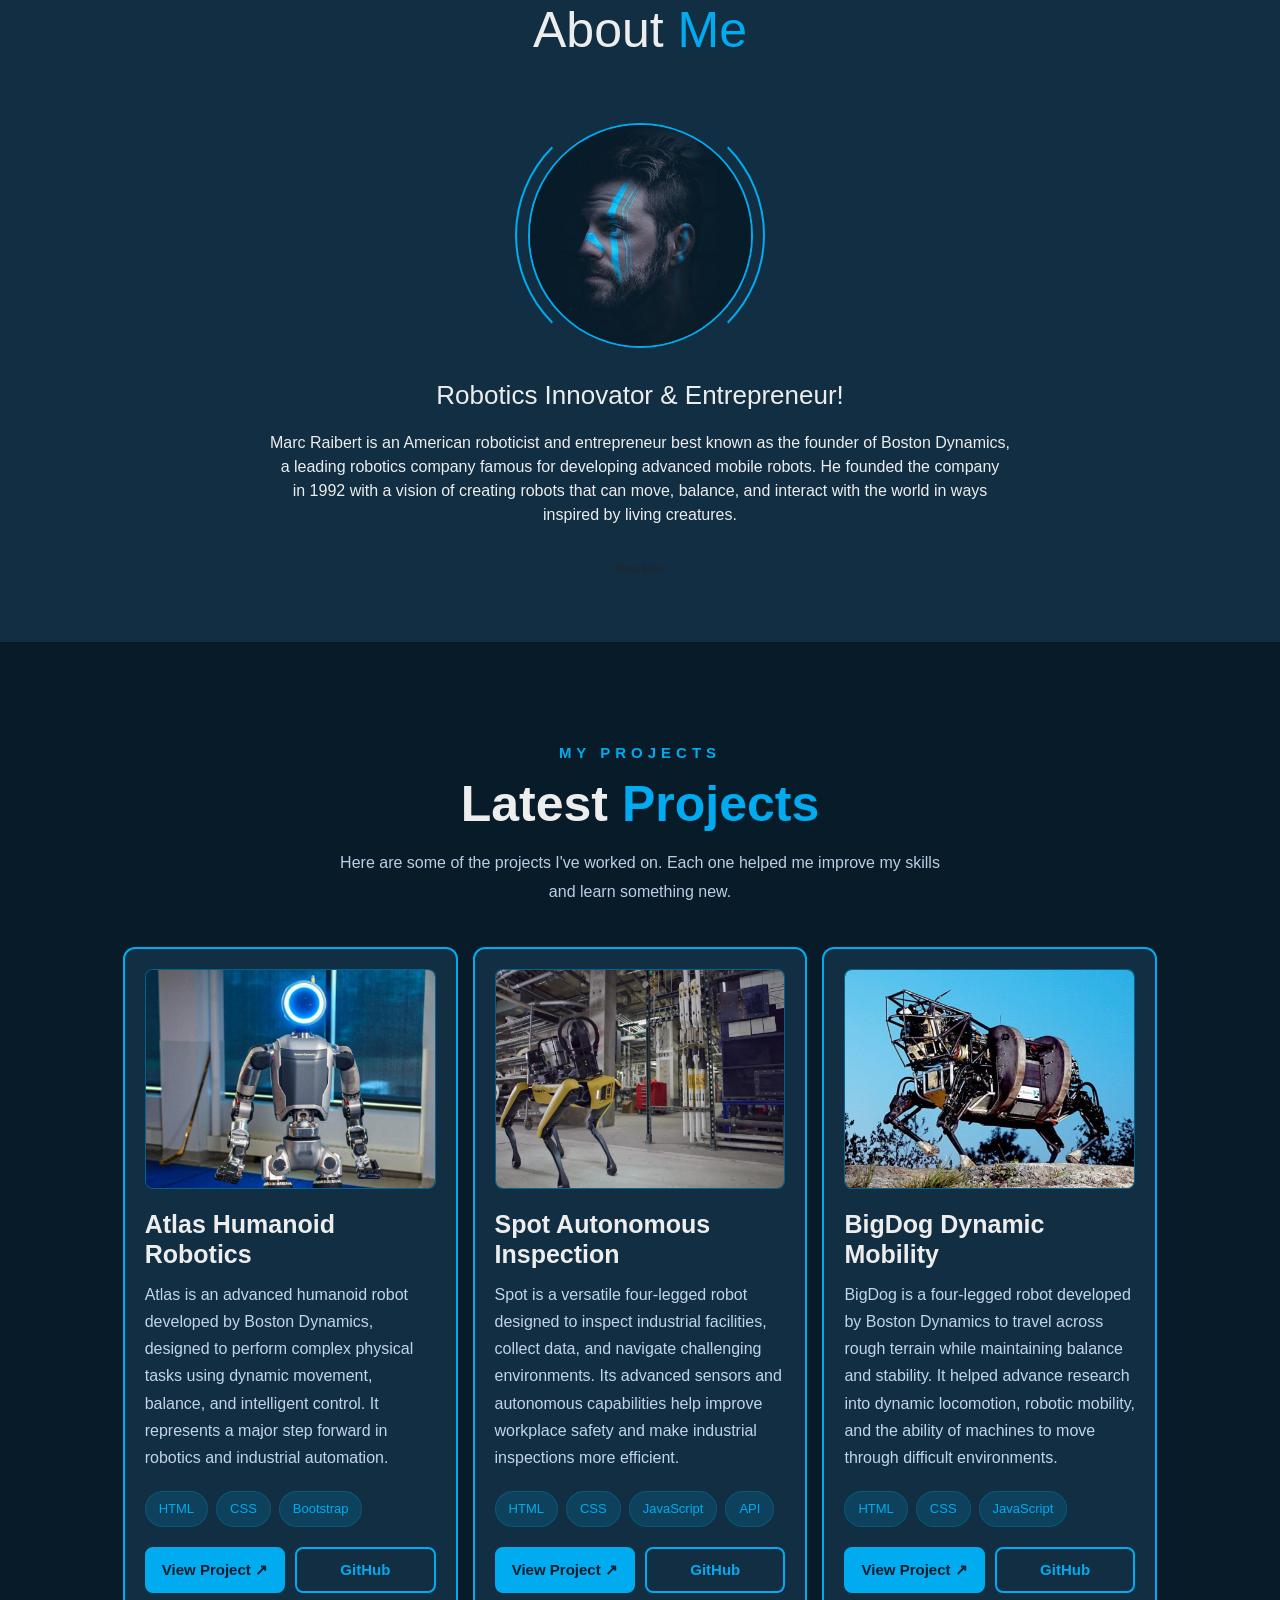
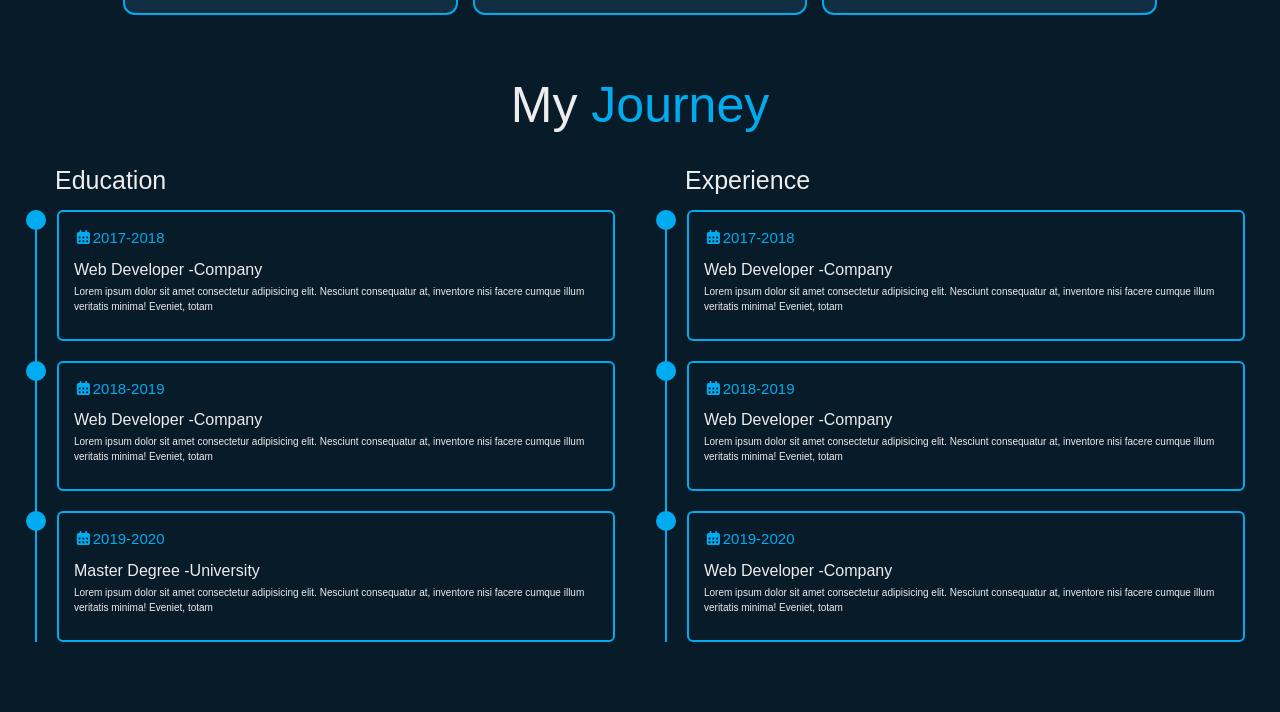
==== min project/index.html @ 041d03f7 "education section" ====
<!DOCTYPE html>
<html lang="en">
<head>
    <meta charset="UTF-8">
    <meta name="viewport" content="width=device-width, initial-scale=1.0">
    <title>Document</title>
    <link rel="stylesheet" href="css/all.css">
    <link rel="stylesheet" href="css/bootstrap.css">
    <link rel="stylesheet" href="css/style.css">
</head>
<body>

  <!-- start about -->
     <section class="about" id="about">
      <h2 class="heading">About <span>Me</span></h2>

<div class="about-img">
    <img src="image/photo_2026-10-09_05-14-42.jpg" alt="">
    <span class="circle-spin"></span>
</div>
<div class="about-conteent">
    <h3>Robotics Innovator & Entrepreneur!</h3>
    <p>Marc Raibert is an American roboticist and entrepreneur best known as the founder of Boston Dynamics, <br/> a leading robotics company famous for developing advanced mobile robots. He founded the company <br/>  in 1992 with  a vision of creating robots that can move, balance, and interact with the world in ways<br/> inspired by  living creatures.</p>
    <div class="btn-box btns">
        <a href="#" class="btn">Read More</a>
    </div>
</div>
</section>
    <!-- end about -->
     
<!-- Start Projects Section -->
<section class="projects" id="projects">

    <div class="container">

        <!-- Section Heading -->
        <div class="projects-heading">
            <p class="section-subtitle">MY PROJECTS</p>
            <h2 class="heading">Latest <span>Projects</span></h2>
            <p class="projects-intro">
                Here are some of the projects I've worked on.
                Each one helped me improve my skills and learn something new.
            </p>
        </div>

        <!-- Projects Cards -->
        <div class="row g-4">

            <!-- Project 1 -->
            <div class="col-lg-4 col-md-6 col-12">
                <div class="project-card">

                    <div class="project-image">
                        <img src="image/1.jpg"
                             alt="Portfolio Website">
                    </div>

                    <h3>Atlas Humanoid Robotics</h3>

                    <p>
                       Atlas is an advanced humanoid robot developed by Boston Dynamics, designed to perform complex physical tasks using dynamic movement, balance, and intelligent control. It represents a major step forward in robotics and industrial automation.
                    </p>

                    <div class="project-tags">
                        <span>HTML</span>
                        <span>CSS</span>
                        <span>Bootstrap</span>
                    </div>

                    <div class="project-buttons">
                        <a href="#" class="project-btn">
                            View Project ↗
                        </a>

                        <a href="#" class="project-btn github-btn">
                            GitHub
                        </a>
                    </div>

                </div>
            </div>

            <!-- Project 2 -->
            <div class="col-lg-4 col-md-6 col-12">
                <div class="project-card">

                    <div class="project-image">
                        <img src="image/2.jpg"
                             alt="Weather App">
                    </div>

                    <h3>Spot Autonomous Inspection</h3>

                    <p>
                       Spot is a versatile four-legged robot designed to inspect industrial facilities, collect data, and navigate challenging environments. Its advanced sensors and autonomous capabilities help improve workplace safety and make industrial inspections more efficient.

                    </p>

                    <div class="project-tags">
                        <span>HTML</span>
                        <span>CSS</span>
                        <span>JavaScript</span>
                        <span>API</span>
                    </div>

                    <div class="project-buttons">
                        <a href="#" class="project-btn">
                            View Project ↗
                        </a>

                        <a href="#" class="project-btn github-btn">
                            GitHub
                        </a>
                    </div>

                </div>
            </div>

            <!-- Project 3 -->
            <div class="col-lg-4 col-md-6 col-12">
                <div class="project-card">

                    <div class="project-image">
                        <img src="image/3.jpg"
                             alt="To-Do List App">
                    </div>

                    <h3>BigDog Dynamic Mobility</h3>

                    <p>
                      BigDog is a four-legged robot developed by Boston Dynamics to travel across rough terrain while maintaining balance and stability. It helped advance research into dynamic locomotion, robotic mobility, and the ability of machines to move through difficult environments.

                    </p>

                    <div class="project-tags">
                        <span>HTML</span>
                        <span>CSS</span>
                        <span>JavaScript</span>
                    </div>

                    <div class="project-buttons">
                        <a href="#" class="project-btn">
                            View Project ↗
                        </a>

                        <a href="#" class="project-btn github-btn">
                            GitHub
                        </a>
                    </div>

                </div>
            </div>

        </div>
    </div>

</section>
 <!-- education-start  -->
     <section class="education" id="education">
        <h2 class="heading">My <span>Journey</span>
            <span class="animate scroll" style="--i:1;"></span>
        </h2>
        <div class="education-row" style="padding: 0 35px;">
            <div class="education-column">
                <h3 class="title">Education
                    <span class="animate scroll" style="--i:2;"></span>
                </h3>
                <div class="education-box">
                    
                     <div class="education-content">
                        <div class="content">
                            <div class="year"><i class="fa-solid fa-calendar-days" ></i>2017-2018</div>
                            <h3>Web Developer -Company</h3>
                            <p>Lorem ipsum dolor sit amet consectetur adipisicing elit. Nesciunt consequatur at, inventore nisi facere cumque illum veritatis minima! Eveniet, totam</p>
                        </div>
                    </div>
                     <div class="education-content">
                        <div class="content">
                            <div class="year"><i class="fa-solid fa-calendar-days" ></i>2018-2019</div>
                            <h3>Web Developer -Company</h3>
                            <p>Lorem ipsum dolor sit amet consectetur adipisicing elit. Nesciunt consequatur at, inventore nisi facere cumque illum veritatis minima! Eveniet, totam</p>
                        </div>
                    </div>
                     <div class="education-content">
                        <div class="content">
                            <div class="year"><i class="fa-solid fa-calendar-days" ></i>2019-2020</div>
                            <h3>Master Degree -University</h3>
                            <p>Lorem ipsum dolor sit amet consectetur adipisicing elit. Nesciunt consequatur at, inventore nisi facere cumque illum veritatis minima! Eveniet, totam</p>
                        </div>
                    </div>
                    <span class="animate scroll" style="--i:3;"></span>
                </div>
            </div>
             <div class="education-column">
                <h3 class="title">Experience
                    <span class="animate scroll" style="--i:5;"></span>
                </h3>
                <div class="education-box">
                    
                     <div class="education-content">
                        <div class="content">
                            <div class="year"><i class="fa-solid fa-calendar-days" ></i>2017-2018</div>
                            <h3>Web Developer -Company</h3>
                            <p>Lorem ipsum dolor sit amet consectetur adipisicing elit. Nesciunt consequatur at, inventore nisi facere cumque illum veritatis minima! Eveniet, totam</p>
                        </div>
                    </div>
                     <div class="education-content">
                        <div class="content">
                            <div class="year"><i class="fa-solid fa-calendar-days" ></i>2018-2019</div>
                            <h3>Web Developer -Company</h3>
                            <p>Lorem ipsum dolor sit amet consectetur adipisicing elit. Nesciunt consequatur at, inventore nisi facere cumque illum veritatis minima! Eveniet, totam</p>
                        </div>
                    </div>
                     <div class="education-content">
                        <div class="content">
                            <div class="year"><i class="fa-solid fa-calendar-days" ></i>2019-2020</div>
                            <h3>Web Developer -Company</h3>
                            <p>Lorem ipsum dolor sit amet consectetur adipisicing elit. Nesciunt consequatur at, inventore nisi facere cumque illum veritatis minima! Eveniet, totam</p>
                        </div>
                    </div>
               
                    <span class="animate scroll" style="--i:6;"></span>
                </div>
            </div>
        </div>
     </section>
    <!-- education-end  -->
<!-- End Projects Section -->

     <script src="js/all.min.js"></script>
     <script src="js/bootstrap.bundle.min.js"></script>
     <script src="js/main.js"></script>

    </body>
</html>
---- min project/css/style.css ----
html{
    scroll-behavior: smooth;
    font-size: 62.5%;
    overflow-x: hidden;
}
*{
    margin: 0;
    padding: 0;
    box-sizing: border-box;
    text-decoration: none;
    border: none;
    outline: none;
    font-family: 'poppins',sans-serif;
}
:root {
  --bg-color: #081b29;
  --second-bg-color: #112e42;
  --text-color: #ededed;
  --main-color: #00abf0;
}

body {
  background: var(--bg-color);
  color: var(--text-color);
}
.about{
    display: flex;
    justify-content: center;
    align-items: center;
    flex-direction: column;
    gap: 2rem;
    background: var(--second-bg-color);
    padding-bottom: 6rem;
}
.heading{
    position: relative;
   font-size: 5rem; 
   margin-bottom: 3rem;
   text-align: center;
}
span{
    color: var(--main-color);
}
.about-img {
    position: relative;
    width:25rem ;
    height: 25rem;
    border-radius: 50%;
    display: flex;
    justify-content: center;
    align-items: center;
    text-align: center;
}
.about-img img{
    width: 90%;
    border-radius: 50%;
    border: .2rem solid var(--main-color);
    text-align: center;
    
}
.about-img .circle-spin{
    position: absolute;
    top: 50%;
    left: 50%;
    transform: translate(-50%,-50%)rotate(0);
    width: 100%;
    height: 100%;
    border-radius: 50%;
    border-top: .2rem solid var(--second-bg-color);
    border-bottom: .2rem solid var(--second-bg-color);
    border-left: .2rem solid var(--main-color);
    border-right: .2rem solid var(--main-color);
    animation: aboutSpinner 8s linear infinite;
}
@keyframes aboutSpinner{

100%{
    transform: translate(-50%,-50%)rotate(360deg);

}

}
.about-conteent{
    text-align: center;
}
.about-conteent h3{
    font-size: 2.6rem;
}
.about-conteent p{
    font-size: 1.6rem;
    margin: 2rem 0 3rem;
}
.btn-box .btns{
    display: inline-block;
    width: 15rem;
}
.btn-box .btns a::before{
    background: var(--second-bg-color);
}

/*       Projects Section        */

.projects {
    min-height: 100vh;
    background: var(--bg-color);
    padding: 10rem 9% 6rem;
}

/* Heading */

.projects-heading {
    text-align: center;
    margin-bottom: 4rem;
}

.projects-heading .section-subtitle {
    color: var(--main-color);
    font-size: 1.5rem;
    letter-spacing: .5rem;
    margin-bottom: 1rem;
    font-weight: 600;
}

.projects-heading .heading {
    font-size: 5rem;
    font-weight: 700;
    margin-bottom: 1.5rem;
}

.projects-intro {
    font-size: 1.6rem;
    color: #b8d0e5;
    max-width: 60rem;
    margin: 0 auto;
    line-height: 1.8;
}

/* Project Card */

.project-card {
    background: var(--second-bg-color);
    border: .2rem solid var(--main-color);
    border-radius: 1.2rem;
    padding: 2rem;
    height: 100%;
    display: flex;
    flex-direction: column;
    transition: .4s ease;
}

.project-card:hover {
    transform: translateY(-.8rem);
    box-shadow: 0 0 2rem rgba(0, 171, 240, .2);
}

/* Project Image */

.project-image {
    width: 100%;
    height: 22rem;
    overflow: hidden;
    border-radius: .8rem;
    border: .1rem solid rgba(0, 171, 240, .5);
    margin-bottom: 2rem;
    background: var(--bg-color);
}

.project-image img {
    width: 100%;
    height: 100%;
    object-fit: cover;
    display: block;
    transition: .5s ease;
}

.project-card:hover .project-image img {
    transform: scale(1.05);
}

/* Project Title */

.project-card h3 {
    font-size: 2.5rem;
    font-weight: 700;
    margin-bottom: 1.2rem;
    color: var(--text-color);
}

/* Project Description */

.project-card p {
    font-size: 1.6rem;
    line-height: 1.7;
    color: #c2d5e6;
    margin-bottom: 2rem;
}

/* Technology Tags */

.project-tags {
    display: flex;
    flex-wrap: wrap;
    gap: .8rem;
    margin-bottom: 2rem;
}

.project-tags span {
    display: inline-block;
    background: rgba(0, 171, 240, .15);
    color: var(--main-color);
    font-size: 1.3rem;
    padding: .7rem 1.3rem;
    border-radius: 3rem;
    border: .1rem solid rgba(0, 171, 240, .2);
}

/* Project Buttons */

.project-buttons {
    display: flex;
    gap: 1rem;
    margin-top: auto;
}

.project-btn {
    flex: 1;
    min-height: 4.5rem;
    display: inline-flex;
    justify-content: center;
    align-items: center;
    padding: 1rem;
    border: .2rem solid var(--main-color);
    border-radius: .8rem;
    background: var(--main-color);
    color: var(--bg-color);
    font-size: 1.5rem;
    font-weight: 600;
    text-align: center;
    text-decoration: none;
    transition: .3s ease;
}

.project-btn:hover {
    background: transparent;
    color: var(--main-color);
}

.github-btn {
    background: transparent;
    color: var(--main-color);
}

.github-btn:hover {
    background: var(--main-color);
    color: var(--bg-color);
}
/* eduaction--start  */
.education {
  display: flex;
  justify-content: center;
  align-items: center;
  flex-direction: column;
  min-height: auto;
  padding-bottom: 5rem;
}
.education .education-row {
  display: flex;
  flex-wrap: wrap;
  gap: 5rem;
}
.education-row .education-column {
  flex: 1 1 40rem;
}
.education-column .title {
    position: relative;
    display: inline-block;
  font-size: 2.5rem;
  margin: 0 0 1.5rem 2rem;
}
.education-column .education-box {
    position: relative;
  border-left: 0.2rem solid var(--main-color);
}
.education-box .education-content {
  position: relative;
  padding-left: 2rem;
}
.education-box .education-content::before {
  content: "";
  position: absolute;
  top: 0;
  left: -1.1rem;
  width: 2rem;
  height: 2rem;
  background: var(--main-color);
  border-radius: 50%;
}
.education-content .content {
  position: relative;
  padding: 1.5rem;
  border: 0.2rem solid var(--main-color);
  border-radius: 0.6rem;
  margin-bottom: 2rem;
  overflow: hidden;
}
.education-content .content::before {
  content: "";
  position: absolute;
  top: 0;
  left: 0;
  width: 0;
  height: 100%;
  background: var(--second-bg-color);
  transition: 0.5s;
  z-index: -1;
}
.education-content .content:hover::before {
  width: 100%;
}
.education-content .content .year {
  font-size: 1.5rem;
  color: var(--main-color);
  padding-bottom: 0.5rem;
}
.education-content .content .year i {
  padding-right: 0.5rem;
}
.education-content .content h3 {
  font-size: 2rem;
}
.education-content .content h3 {
  font-size: 1.6rem;
  padding-top: 0.5rem;
}

/* eduaction--end  */

/*        Responsive Design      */

@media (max-width: 991px) {

    .projects {
        padding: 10rem 5% 5rem;
    }

    .projects-heading .heading {
        font-size: 4rem;
    }

    .project-card {
        padding: 1.5rem;
    }

    .project-image {
        height: 20rem;
    }

}

@media (max-width: 576px) {

    .projects {
        padding: 9rem 5% 4rem;
    }

    .projects-heading .heading {
        font-size: 3.5rem;
    }

    .projects-intro {
        font-size: 1.5rem;
    }

    .project-card h3 {
        font-size: 2.2rem;
    }

    .project-image {
        height: 21rem;
    }

    .project-buttons {
        flex-direction: column;
    }

    .project-btn {
        width: 100%;
    }

}
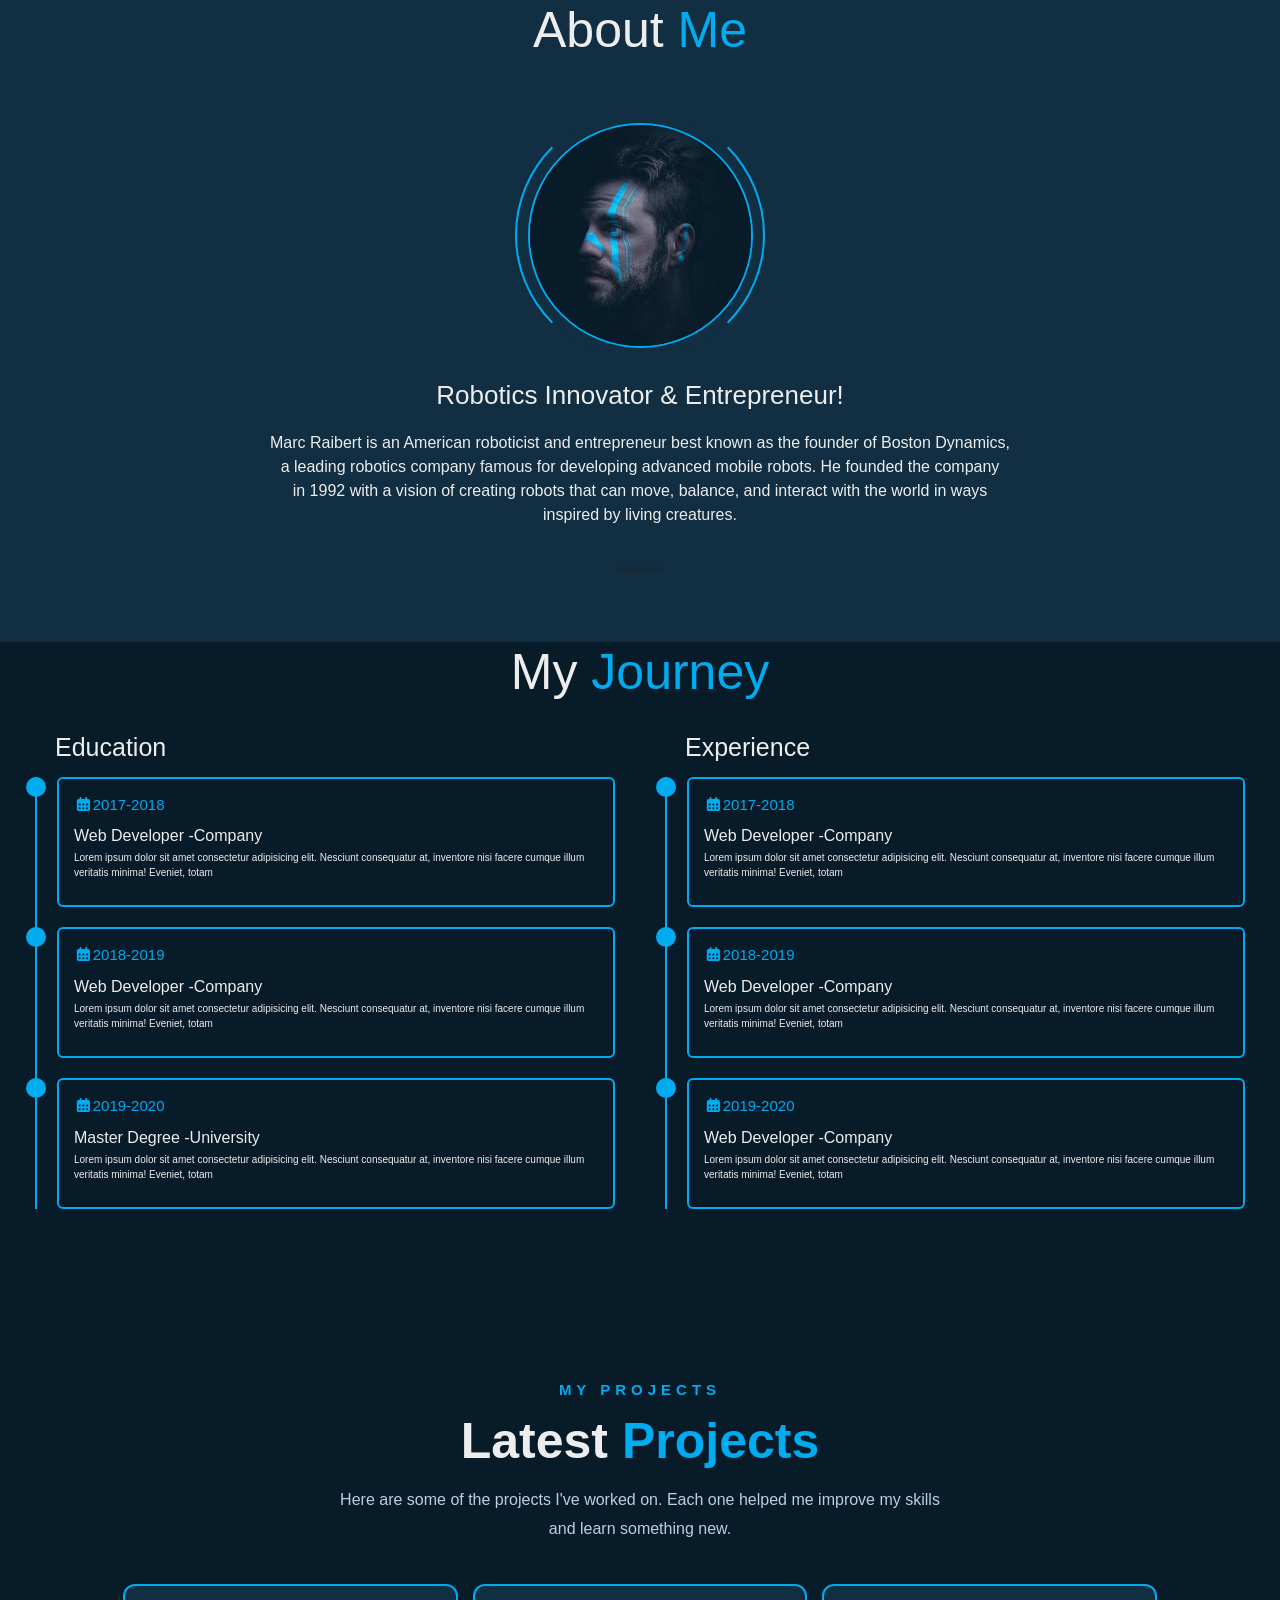
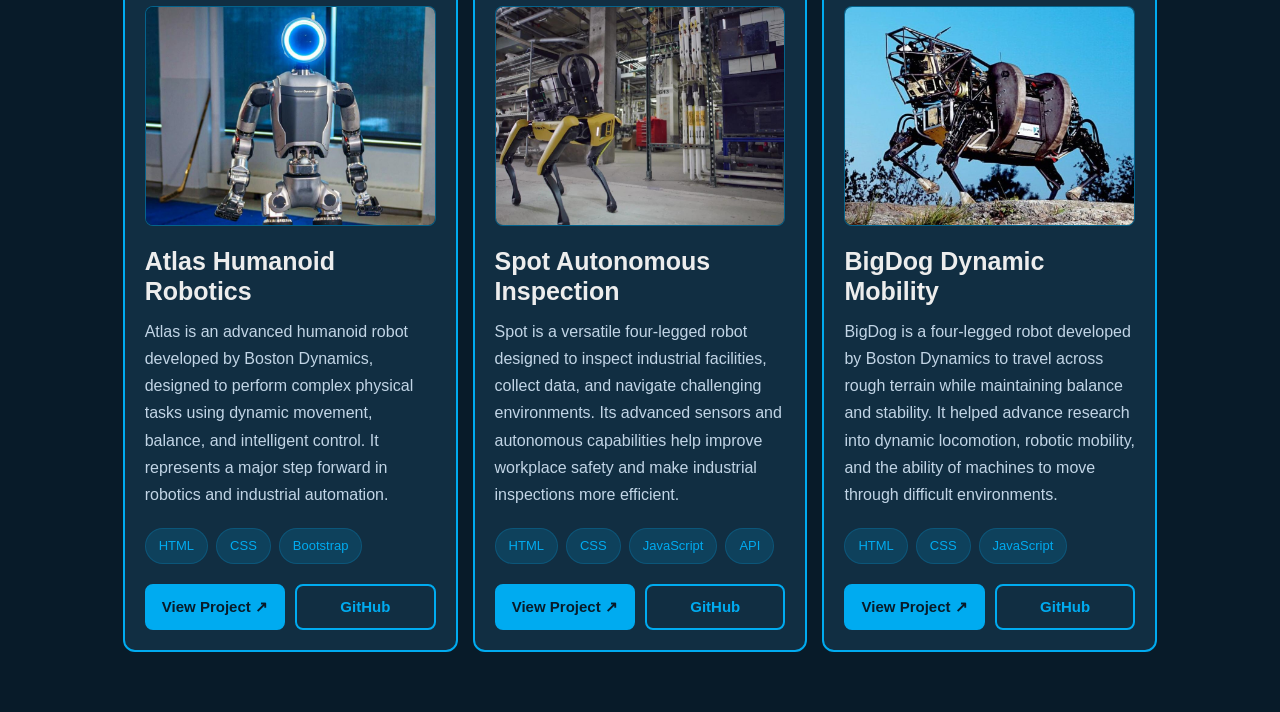
==== commit 7435a689: "Update index.html" ====
--- a/min project/index.html
+++ b/min project/index.html
@@ -27,134 +27,7 @@
 </div>
 </section>
     <!-- end about -->
-     
-<!-- Start Projects Section -->
-<section class="projects" id="projects">
-
-    <div class="container">
-
-        <!-- Section Heading -->
-        <div class="projects-heading">
-            <p class="section-subtitle">MY PROJECTS</p>
-            <h2 class="heading">Latest <span>Projects</span></h2>
-            <p class="projects-intro">
-                Here are some of the projects I've worked on.
-                Each one helped me improve my skills and learn something new.
-            </p>
-        </div>
-
-        <!-- Projects Cards -->
-        <div class="row g-4">
-
-            <!-- Project 1 -->
-            <div class="col-lg-4 col-md-6 col-12">
-                <div class="project-card">
-
-                    <div class="project-image">
-                        <img src="image/1.jpg"
-                             alt="Portfolio Website">
-                    </div>
-
-                    <h3>Atlas Humanoid Robotics</h3>
-
-                    <p>
-                       Atlas is an advanced humanoid robot developed by Boston Dynamics, designed to perform complex physical tasks using dynamic movement, balance, and intelligent control. It represents a major step forward in robotics and industrial automation.
-                    </p>
-
-                    <div class="project-tags">
-                        <span>HTML</span>
-                        <span>CSS</span>
-                        <span>Bootstrap</span>
-                    </div>
-
-                    <div class="project-buttons">
-                        <a href="#" class="project-btn">
-                            View Project ↗
-                        </a>
-
-                        <a href="#" class="project-btn github-btn">
-                            GitHub
-                        </a>
-                    </div>
-
-                </div>
-            </div>
-
-            <!-- Project 2 -->
-            <div class="col-lg-4 col-md-6 col-12">
-                <div class="project-card">
-
-                    <div class="project-image">
-                        <img src="image/2.jpg"
-                             alt="Weather App">
-                    </div>
-
-                    <h3>Spot Autonomous Inspection</h3>
-
-                    <p>
-                       Spot is a versatile four-legged robot designed to inspect industrial facilities, collect data, and navigate challenging environments. Its advanced sensors and autonomous capabilities help improve workplace safety and make industrial inspections more efficient.
-
-                    </p>
-
-                    <div class="project-tags">
-                        <span>HTML</span>
-                        <span>CSS</span>
-                        <span>JavaScript</span>
-                        <span>API</span>
-                    </div>
-
-                    <div class="project-buttons">
-                        <a href="#" class="project-btn">
-                            View Project ↗
-                        </a>
-
-                        <a href="#" class="project-btn github-btn">
-                            GitHub
-                        </a>
-                    </div>
-
-                </div>
-            </div>
-
-            <!-- Project 3 -->
-            <div class="col-lg-4 col-md-6 col-12">
-                <div class="project-card">
-
-                    <div class="project-image">
-                        <img src="image/3.jpg"
-                             alt="To-Do List App">
-                    </div>
-
-                    <h3>BigDog Dynamic Mobility</h3>
-
-                    <p>
-                      BigDog is a four-legged robot developed by Boston Dynamics to travel across rough terrain while maintaining balance and stability. It helped advance research into dynamic locomotion, robotic mobility, and the ability of machines to move through difficult environments.
-
-                    </p>
-
-                    <div class="project-tags">
-                        <span>HTML</span>
-                        <span>CSS</span>
-                        <span>JavaScript</span>
-                    </div>
-
-                    <div class="project-buttons">
-                        <a href="#" class="project-btn">
-                            View Project ↗
-                        </a>
-
-                        <a href="#" class="project-btn github-btn">
-                            GitHub
-                        </a>
-                    </div>
-
-                </div>
-            </div>
-
-        </div>
-    </div>
-
-</section>
+
  <!-- education-start  -->
      <section class="education" id="education">
         <h2 class="heading">My <span>Journey</span>
@@ -225,11 +98,139 @@
         </div>
      </section>
     <!-- education-end  -->
+     
+<!-- Start Projects Section -->
+<section class="projects" id="projects">
+
+    <div class="container">
+
+        <!-- Section Heading -->
+        <div class="projects-heading">
+            <p class="section-subtitle">MY PROJECTS</p>
+            <h2 class="heading">Latest <span>Projects</span></h2>
+            <p class="projects-intro">
+                Here are some of the projects I've worked on.
+                Each one helped me improve my skills and learn something new.
+            </p>
+        </div>
+
+        <!-- Projects Cards -->
+        <div class="row g-4">
+
+            <!-- Project 1 -->
+            <div class="col-lg-4 col-md-6 col-12">
+                <div class="project-card">
+
+                    <div class="project-image">
+                        <img src="image/1.jpg"
+                             alt="Portfolio Website">
+                    </div>
+
+                    <h3>Atlas Humanoid Robotics</h3>
+
+                    <p>
+                       Atlas is an advanced humanoid robot developed by Boston Dynamics, designed to perform complex physical tasks using dynamic movement, balance, and intelligent control. It represents a major step forward in robotics and industrial automation.
+                    </p>
+
+                    <div class="project-tags">
+                        <span>HTML</span>
+                        <span>CSS</span>
+                        <span>Bootstrap</span>
+                    </div>
+
+                    <div class="project-buttons">
+                        <a href="#" class="project-btn">
+                            View Project ↗
+                        </a>
+
+                        <a href="#" class="project-btn github-btn">
+                            GitHub
+                        </a>
+                    </div>
+
+                </div>
+            </div>
+
+            <!-- Project 2 -->
+            <div class="col-lg-4 col-md-6 col-12">
+                <div class="project-card">
+
+                    <div class="project-image">
+                        <img src="image/2.jpg"
+                             alt="Weather App">
+                    </div>
+
+                    <h3>Spot Autonomous Inspection</h3>
+
+                    <p>
+                       Spot is a versatile four-legged robot designed to inspect industrial facilities, collect data, and navigate challenging environments. Its advanced sensors and autonomous capabilities help improve workplace safety and make industrial inspections more efficient.
+
+                    </p>
+
+                    <div class="project-tags">
+                        <span>HTML</span>
+                        <span>CSS</span>
+                        <span>JavaScript</span>
+                        <span>API</span>
+                    </div>
+
+                    <div class="project-buttons">
+                        <a href="#" class="project-btn">
+                            View Project ↗
+                        </a>
+
+                        <a href="#" class="project-btn github-btn">
+                            GitHub
+                        </a>
+                    </div>
+
+                </div>
+            </div>
+
+            <!-- Project 3 -->
+            <div class="col-lg-4 col-md-6 col-12">
+                <div class="project-card">
+
+                    <div class="project-image">
+                        <img src="image/3.jpg"
+                             alt="To-Do List App">
+                    </div>
+
+                    <h3>BigDog Dynamic Mobility</h3>
+
+                    <p>
+                      BigDog is a four-legged robot developed by Boston Dynamics to travel across rough terrain while maintaining balance and stability. It helped advance research into dynamic locomotion, robotic mobility, and the ability of machines to move through difficult environments.
+
+                    </p>
+
+                    <div class="project-tags">
+                        <span>HTML</span>
+                        <span>CSS</span>
+                        <span>JavaScript</span>
+                    </div>
+
+                    <div class="project-buttons">
+                        <a href="#" class="project-btn">
+                            View Project ↗
+                        </a>
+
+                        <a href="#" class="project-btn github-btn">
+                            GitHub
+                        </a>
+                    </div>
+
+                </div>
+            </div>
+
+        </div>
+    </div>
+
+</section>
 <!-- End Projects Section -->
-
+    
      <script src="js/all.min.js"></script>
      <script src="js/bootstrap.bundle.min.js"></script>
      <script src="js/main.js"></script>
 
     </body>
-</html>+</html>
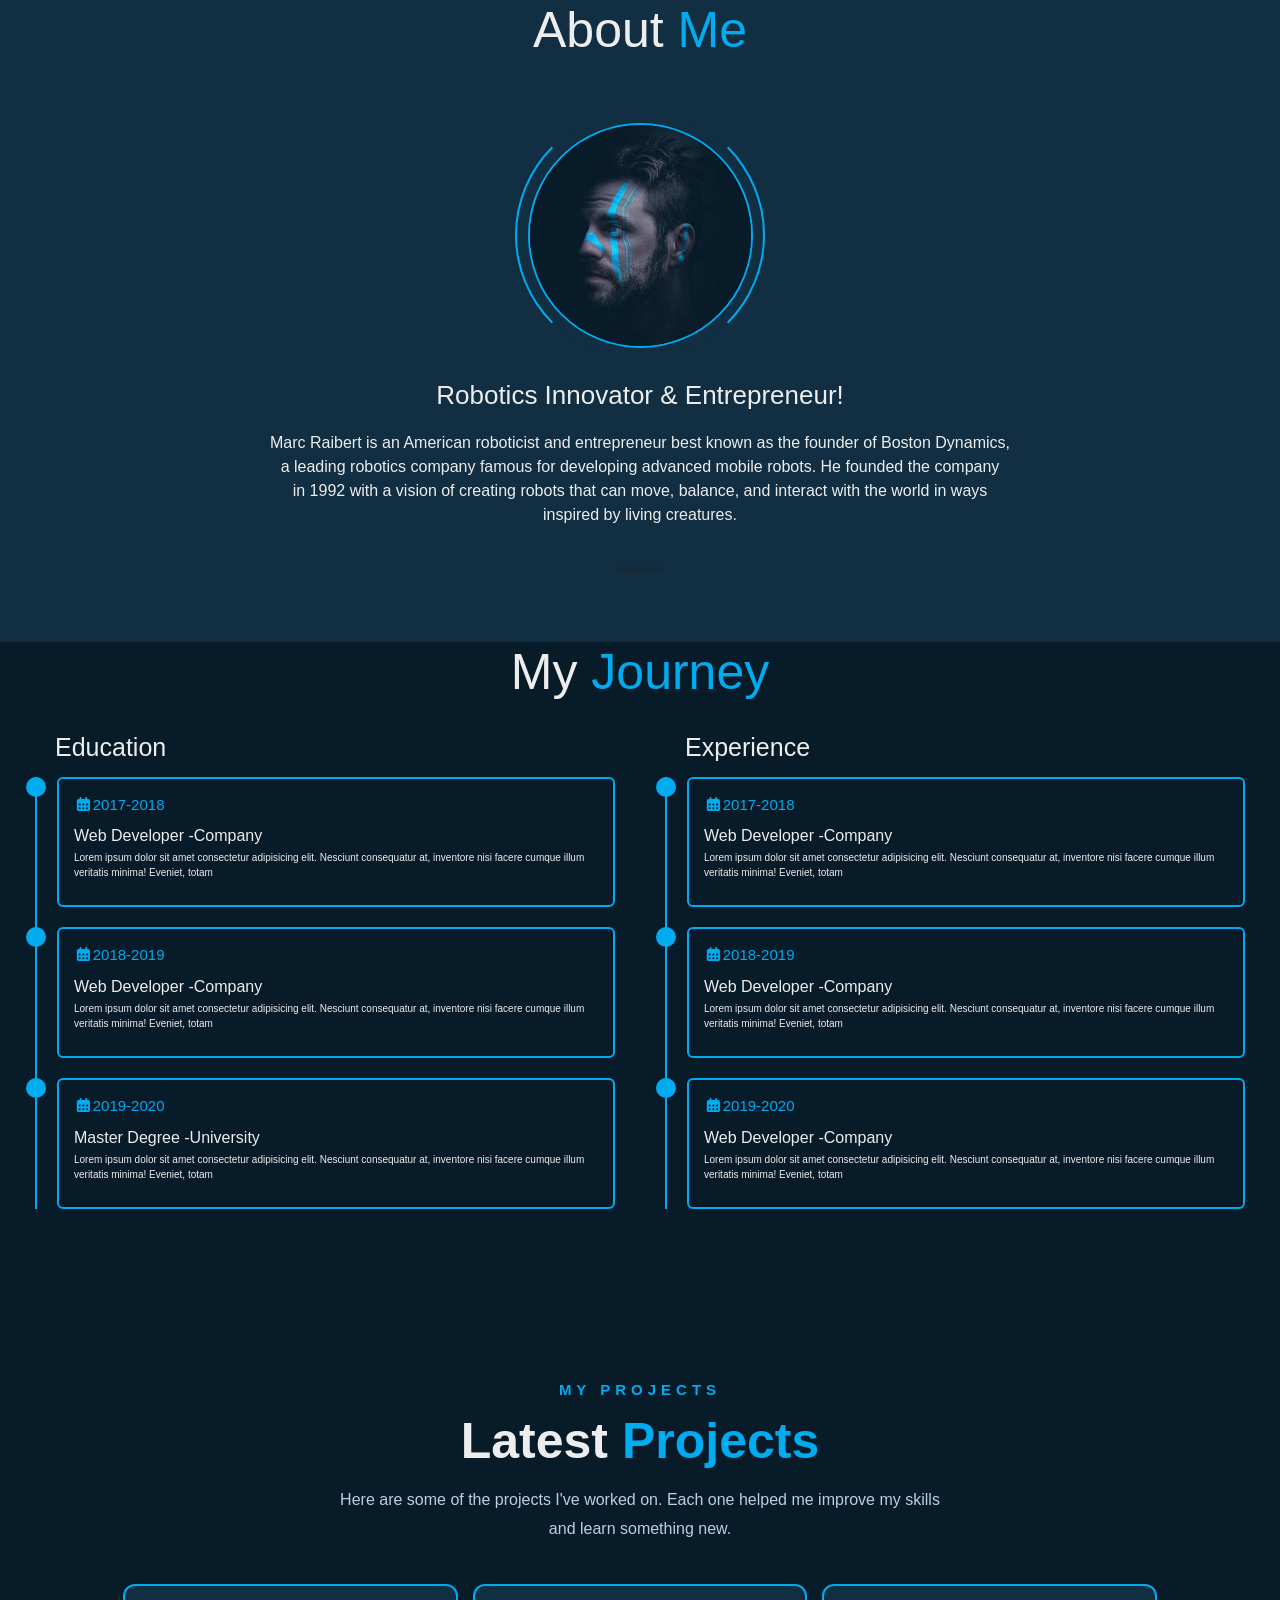
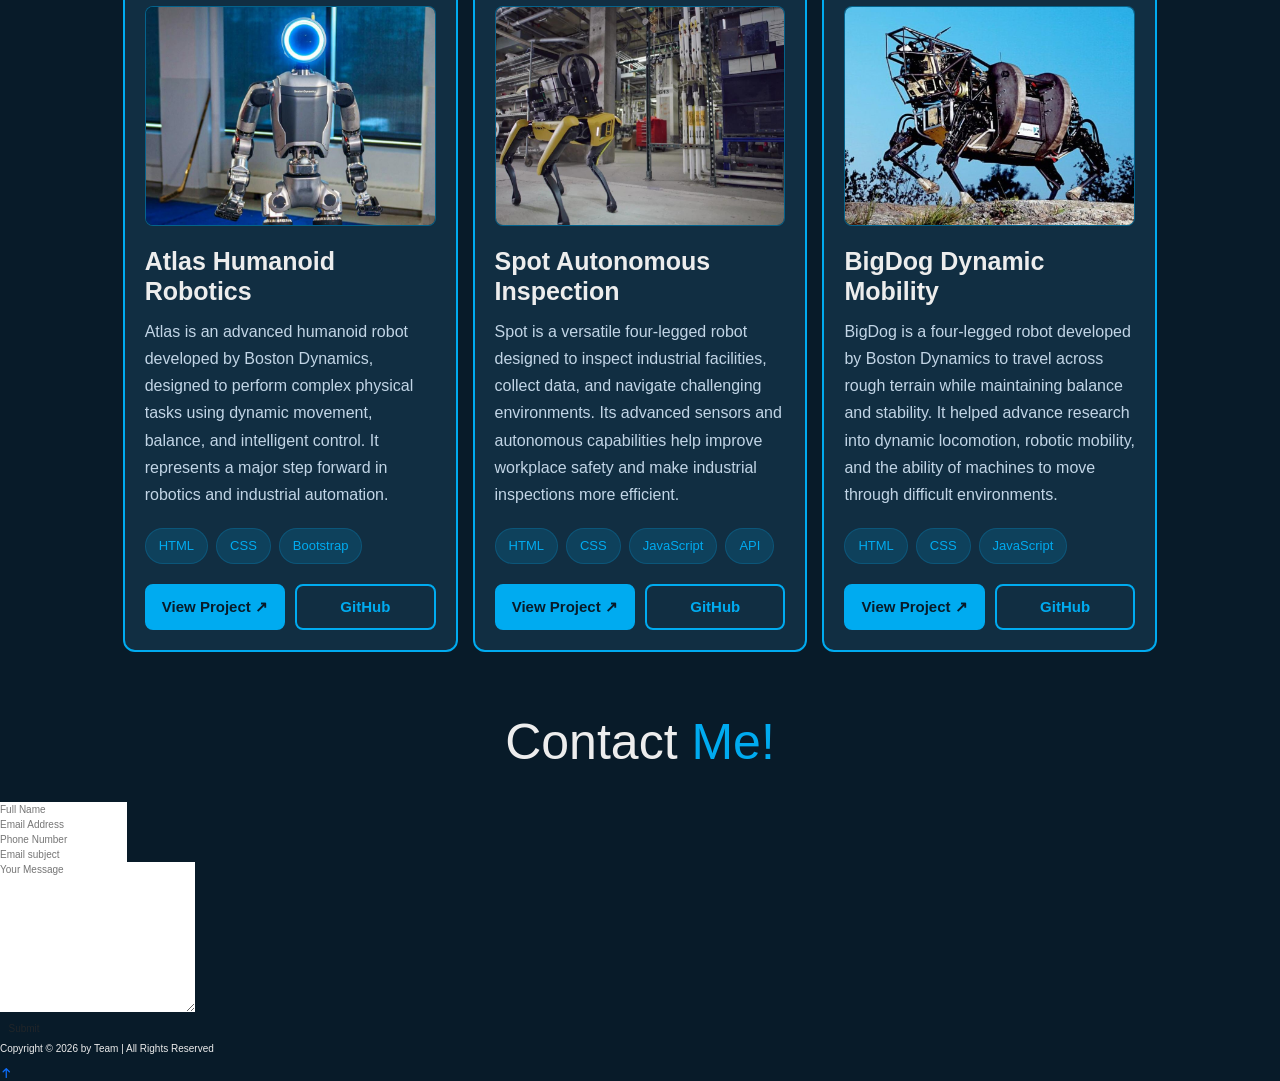
==== commit 4783487b: "Update index.html" ====
--- a/min project/index.html
+++ b/min project/index.html
@@ -227,6 +227,49 @@
 
 </section>
 <!-- End Projects Section -->
+    <!-- contact section design -->
+    <section class="contact" id="contact">
+        <h2 class="heading">Contact <span>Me!</span></h2>
+        <form action="#">
+            <div class="input-box">
+                <div class="input-field">
+                    <input type="text" placeholder="Full Name" required>
+                    <span class="focus"></span>
+                </div>
+                <div class="input-field">
+                    <input type="text" placeholder="Email Address" required>
+                    <span class="focus"></span>
+                </div> 
+            </div>
+            <div class="input-box">
+                <div class="input-field">
+                    <input type="number" placeholder="Phone Number" required>
+                    <span class="focus"></span>
+                </div>
+                <div class="input-field">
+                    <input type="text" placeholder="Email subject" required>
+                    <span class="focus"></span>
+                </div> 
+            </div>
+            <div class="textarea-field">
+                <textarea name="" id="" cols="30" rows="10" required placeholder="Your Message"></textarea>
+                <span class="focus"></span>
+            </div>
+            <div class="btn-box btns">
+                <a href="#" class="btn">Submit</a>
+            </div>
+        </form>
+     </section>
+
+     <!-- footer section design  -->
+      <footer class="footer">
+        <div class="footer-text">
+            <p>Copyright &copy; 2026 by Team | All Rights Reserved</p>
+        </div>
+        <div class="footer-iconTop">
+            <a href="#home"><i class="fa-solid fa-arrow-up"></i></a>
+        </div>
+      </footer>
     
      <script src="js/all.min.js"></script>
      <script src="js/bootstrap.bundle.min.js"></script>
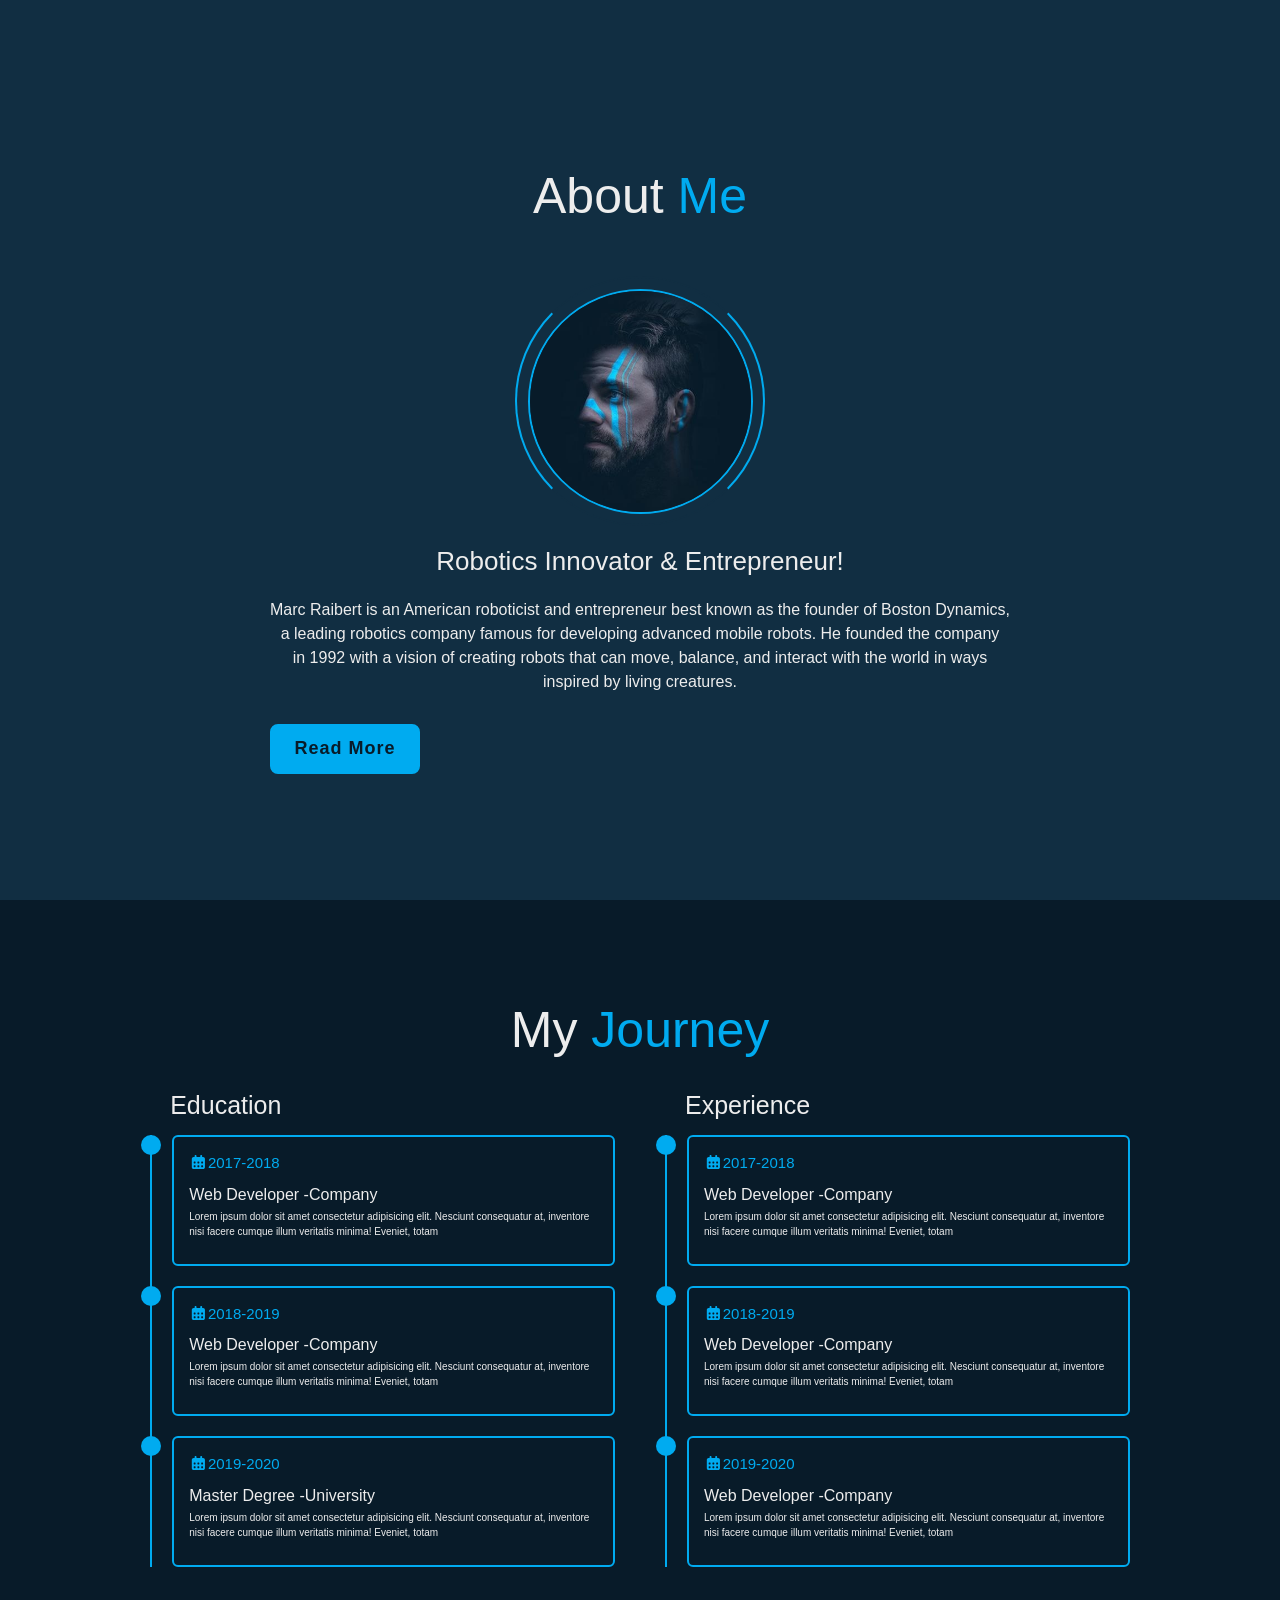
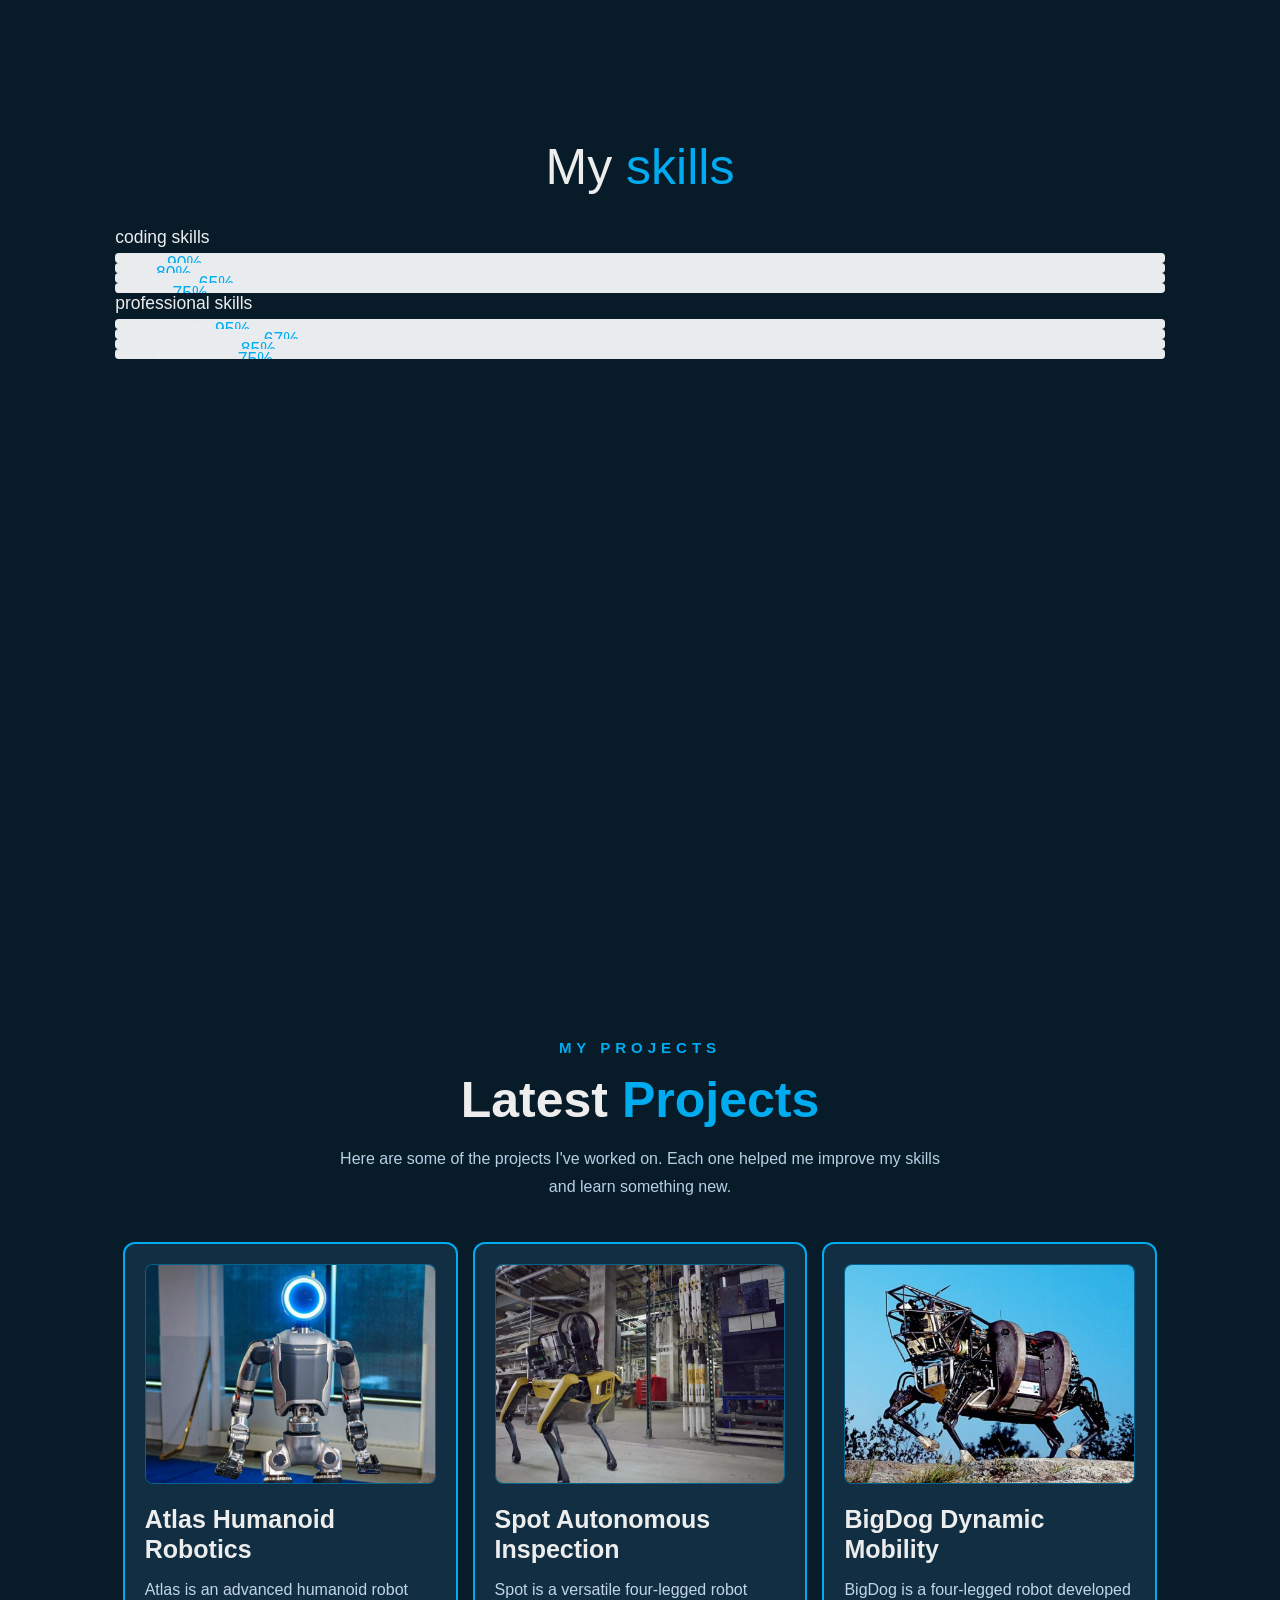
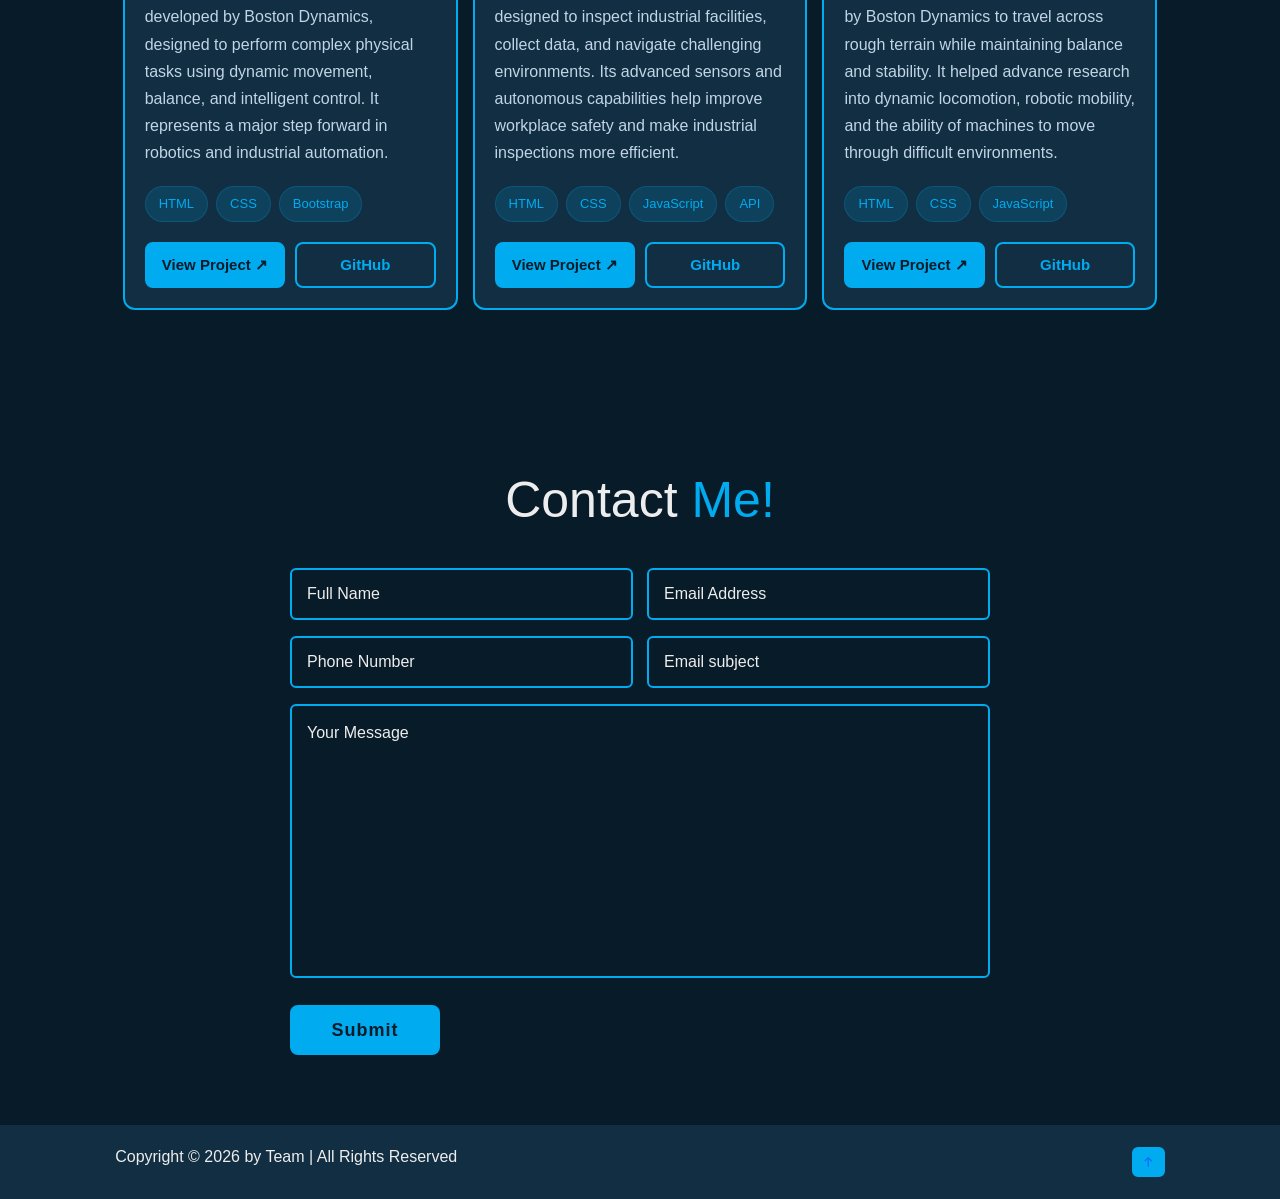
==== commit b16da291: "Update index.html" ====
--- a/min project/index.html
+++ b/min project/index.html
@@ -98,6 +98,68 @@
         </div>
      </section>
     <!-- education-end  -->
+    <!-- skills section design -->
+     <section class="skills" id="skills">
+        <h2 class="heading">My <span>skills</span></h2>
+
+        <div class="skills-row">
+            <div class="skills-column">
+                <h3 class="title">coding skills</h3>
+                 
+            <div class="skills-box">
+                <div class="skills-content">
+                    <div class="progress">
+                        <h3>HTML <span>90%</span></h3>
+                        <div class="ber"><span></span></div>
+                    </div>
+
+                     <div class="progress">
+                        <h3>CSS <span>80%</span></h3>
+                        <div class="ber"><span></span></div>
+                    </div>
+
+                     <div class="progress">
+                        <h3>Javascript <span>65%</span></h3>
+                        <div class="ber"><span></span></div>
+                    </div>
+
+                     <div class="progress">
+                        <h3>python <span>75%</span></h3>
+                        <div class="ber"><span></span></div>
+                    </div>
+                </div>
+            </div>
+            </div>
+
+
+             <div class="skills-column">
+                <h3 class="title">professional skills</h3>
+                 
+            <div class="skills-box">
+                <div class="skills-content">
+                    <div class="progress">
+                        <h3>Web Design <span>95%</span></h3>
+                        <div class="ber"><span></span></div>
+                    </div>
+
+                     <div class="progress">
+                        <h3>Web Development <span>67%</span></h3>
+                        <div class="ber"><span></span></div>
+                    </div>
+
+                     <div class="progress">
+                        <h3>Graphic Desing <span>85%</span></h3>
+                        <div class="ber"><span></span></div>
+                    </div>
+
+                     <div class="progress">
+                        <h3>SEC Marketing <span>75%</span></h3>
+                        <div class="ber"><span></span></div>
+                    </div>
+        </div>
+        
+     </section>
+
      
 <!-- Start Projects Section -->
 <section class="projects" id="projects">
--- a/min project/css/style.css
+++ b/min project/css/style.css
@@ -97,6 +97,87 @@
 .btn-box .btns a::before{
     background: var(--second-bg-color);
 }
+
+/* eduaction--start  */
+.education {
+  display: flex;
+  justify-content: center;
+  align-items: center;
+  flex-direction: column;
+  min-height: auto;
+  padding-bottom: 5rem;
+}
+.education .education-row {
+  display: flex;
+  flex-wrap: wrap;
+  gap: 5rem;
+}
+.education-row .education-column {
+  flex: 1 1 40rem;
+}
+.education-column .title {
+    position: relative;
+    display: inline-block;
+  font-size: 2.5rem;
+  margin: 0 0 1.5rem 2rem;
+}
+.education-column .education-box {
+    position: relative;
+  border-left: 0.2rem solid var(--main-color);
+}
+.education-box .education-content {
+  position: relative;
+  padding-left: 2rem;
+}
+.education-box .education-content::before {
+  content: "";
+  position: absolute;
+  top: 0;
+  left: -1.1rem;
+  width: 2rem;
+  height: 2rem;
+  background: var(--main-color);
+  border-radius: 50%;
+}
+.education-content .content {
+  position: relative;
+  padding: 1.5rem;
+  border: 0.2rem solid var(--main-color);
+  border-radius: 0.6rem;
+  margin-bottom: 2rem;
+  overflow: hidden;
+}
+.education-content .content::before {
+  content: "";
+  position: absolute;
+  top: 0;
+  left: 0;
+  width: 0;
+  height: 100%;
+  background: var(--second-bg-color);
+  transition: 0.5s;
+  z-index: -1;
+}
+.education-content .content:hover::before {
+  width: 100%;
+}
+.education-content .content .year {
+  font-size: 1.5rem;
+  color: var(--main-color);
+  padding-bottom: 0.5rem;
+}
+.education-content .content .year i {
+  padding-right: 0.5rem;
+}
+.education-content .content h3 {
+  font-size: 2rem;
+}
+.education-content .content h3 {
+  font-size: 1.6rem;
+  padding-top: 0.5rem;
+}
+
+/* eduaction--end  */
 
 /*       Projects Section        */
 
@@ -254,86 +335,6 @@
     background: var(--main-color);
     color: var(--bg-color);
 }
-/* eduaction--start  */
-.education {
-  display: flex;
-  justify-content: center;
-  align-items: center;
-  flex-direction: column;
-  min-height: auto;
-  padding-bottom: 5rem;
-}
-.education .education-row {
-  display: flex;
-  flex-wrap: wrap;
-  gap: 5rem;
-}
-.education-row .education-column {
-  flex: 1 1 40rem;
-}
-.education-column .title {
-    position: relative;
-    display: inline-block;
-  font-size: 2.5rem;
-  margin: 0 0 1.5rem 2rem;
-}
-.education-column .education-box {
-    position: relative;
-  border-left: 0.2rem solid var(--main-color);
-}
-.education-box .education-content {
-  position: relative;
-  padding-left: 2rem;
-}
-.education-box .education-content::before {
-  content: "";
-  position: absolute;
-  top: 0;
-  left: -1.1rem;
-  width: 2rem;
-  height: 2rem;
-  background: var(--main-color);
-  border-radius: 50%;
-}
-.education-content .content {
-  position: relative;
-  padding: 1.5rem;
-  border: 0.2rem solid var(--main-color);
-  border-radius: 0.6rem;
-  margin-bottom: 2rem;
-  overflow: hidden;
-}
-.education-content .content::before {
-  content: "";
-  position: absolute;
-  top: 0;
-  left: 0;
-  width: 0;
-  height: 100%;
-  background: var(--second-bg-color);
-  transition: 0.5s;
-  z-index: -1;
-}
-.education-content .content:hover::before {
-  width: 100%;
-}
-.education-content .content .year {
-  font-size: 1.5rem;
-  color: var(--main-color);
-  padding-bottom: 0.5rem;
-}
-.education-content .content .year i {
-  padding-right: 0.5rem;
-}
-.education-content .content h3 {
-  font-size: 2rem;
-}
-.education-content .content h3 {
-  font-size: 1.6rem;
-  padding-top: 0.5rem;
-}
-
-/* eduaction--end  */
 
 /*        Responsive Design      */
 
@@ -389,3 +390,183 @@
 
 }
 
+/*contact me  */
+section{
+    min-height: 100vh;
+    padding: 10rem 9% 2rem;
+}
+
+.btn-box{
+    position: relative;
+    display: flex;
+    justify-content: space-between;
+    width: 34.5rem;
+    height: 5rem;
+}
+
+.btn-box .btn{
+    position: relative;
+    display: inline-flex;
+    justify-content: center;
+    align-items: center;
+    width: 15rem;
+    height: 100%;
+    background: var(--main-color);
+    border: .2rem solid var(--main-color);
+    border-radius: .8rem;
+    font-size: 1.8rem;
+    font-weight: 600;
+    letter-spacing: .1rem;
+    color: var(--bg-color);
+    z-index: 1;
+    overflow: hidden;
+    transition: .5s;
+}
+
+.btn-box .btn:nth-child(1):hover{
+    color: var(--main-color);
+}
+
+.btn-box .btn::before{
+    content: '';
+    position: absolute;
+    top: 0;
+    left: 0;
+    width: 0%;
+    height: 100%;
+    background: var(--bg-color);
+    z-index: -1;
+    transition: .5s;
+}
+
+.btn-box .btn:hover::before{
+    width: 100%;
+}
+
+.heading{
+    font-size: 5rem;
+    margin-bottom: 3rem;
+    text-align: center;
+}
+
+span{
+    color: var(--main-color);
+}
+
+.contact{
+    min-height: auto;
+    padding-bottom: 7rem;
+}
+
+.contact form{
+    max-width: 70rem;
+    margin: 0 auto;
+    text-align: center;
+}
+
+.contact form .input-box{
+    position: relative;
+    display: flex;
+    justify-content: space-between;
+    flex-wrap: wrap;
+}
+
+.contact form .input-box .input-field{
+    position: relative;
+    width: 49%;
+    margin: 0.8rem 0;
+}
+
+.contact form .input-box .input-field input,
+.contact form .textarea-field textarea{
+    width: 100%;
+    height: 100%;
+    padding: 1.5rem;
+    font-size: 1.6rem;
+    color: var(--text-color);
+    background: transparent;
+    border-radius: .6rem;
+    border: .2rem solid var(--main-color);
+}
+
+.contact form .input-box .input-field input::placeholder,
+.contact form .textarea-field textarea::placeholder{
+    color: var(--text-color);
+}
+
+.contact form .focus{
+    position: absolute;
+    top: 0;
+    left: 0;
+    width: 0;
+    height: 100%;
+    background: var(--second-bg-color);
+    border-radius: .6rem;
+    z-index: -1;
+    transition: .5s;
+}
+
+.contact form .textarea-field{
+    position: relative;
+    margin: 0.8rem 0 2.7rem;
+    display: flex;
+}
+
+.contact form .textarea-field textarea{
+    resize: none;
+}
+
+.contact form .btn-box .btns .btn{
+    cursor: pointer;
+}
+
+.footer{
+    display: flex;
+    justify-content: space-between;
+    align-items: center;
+    flex-wrap: wrap;
+    padding: 2rem 9%;
+    background: var(--second-bg-color);
+}
+
+.footer-text p{
+    font-size: 1.6rem;
+}
+
+.footer-iconTop a{
+    position: relative;
+    display: inline-flex;
+    justify-content: center;
+    align-items: center;
+    padding: .8rem;
+    background: var(--main-color);
+    border: .2rem solid var(--main-color);
+    border-radius: .6rem;
+    z-index: 1;
+}
+
+.footer-iconTop a::before{
+    content: '';
+    position: absolute;
+    top: 0;
+    left: 0;
+    width: 0;
+    height: 100%;
+    background: var(--second-bg-color);
+    z-index: -1;
+    transition: .5s ;
+}
+
+.footer-iconTop a:hover::before{
+    width: 100%;
+}
+
+.footer-iconTop a i{
+    font-size: 2.4rem;
+    color: var(--bg-color);
+    transition: .5s;
+}
+
+.footer-iconTop a:hover i{
+    color: var(--main-color);
+}
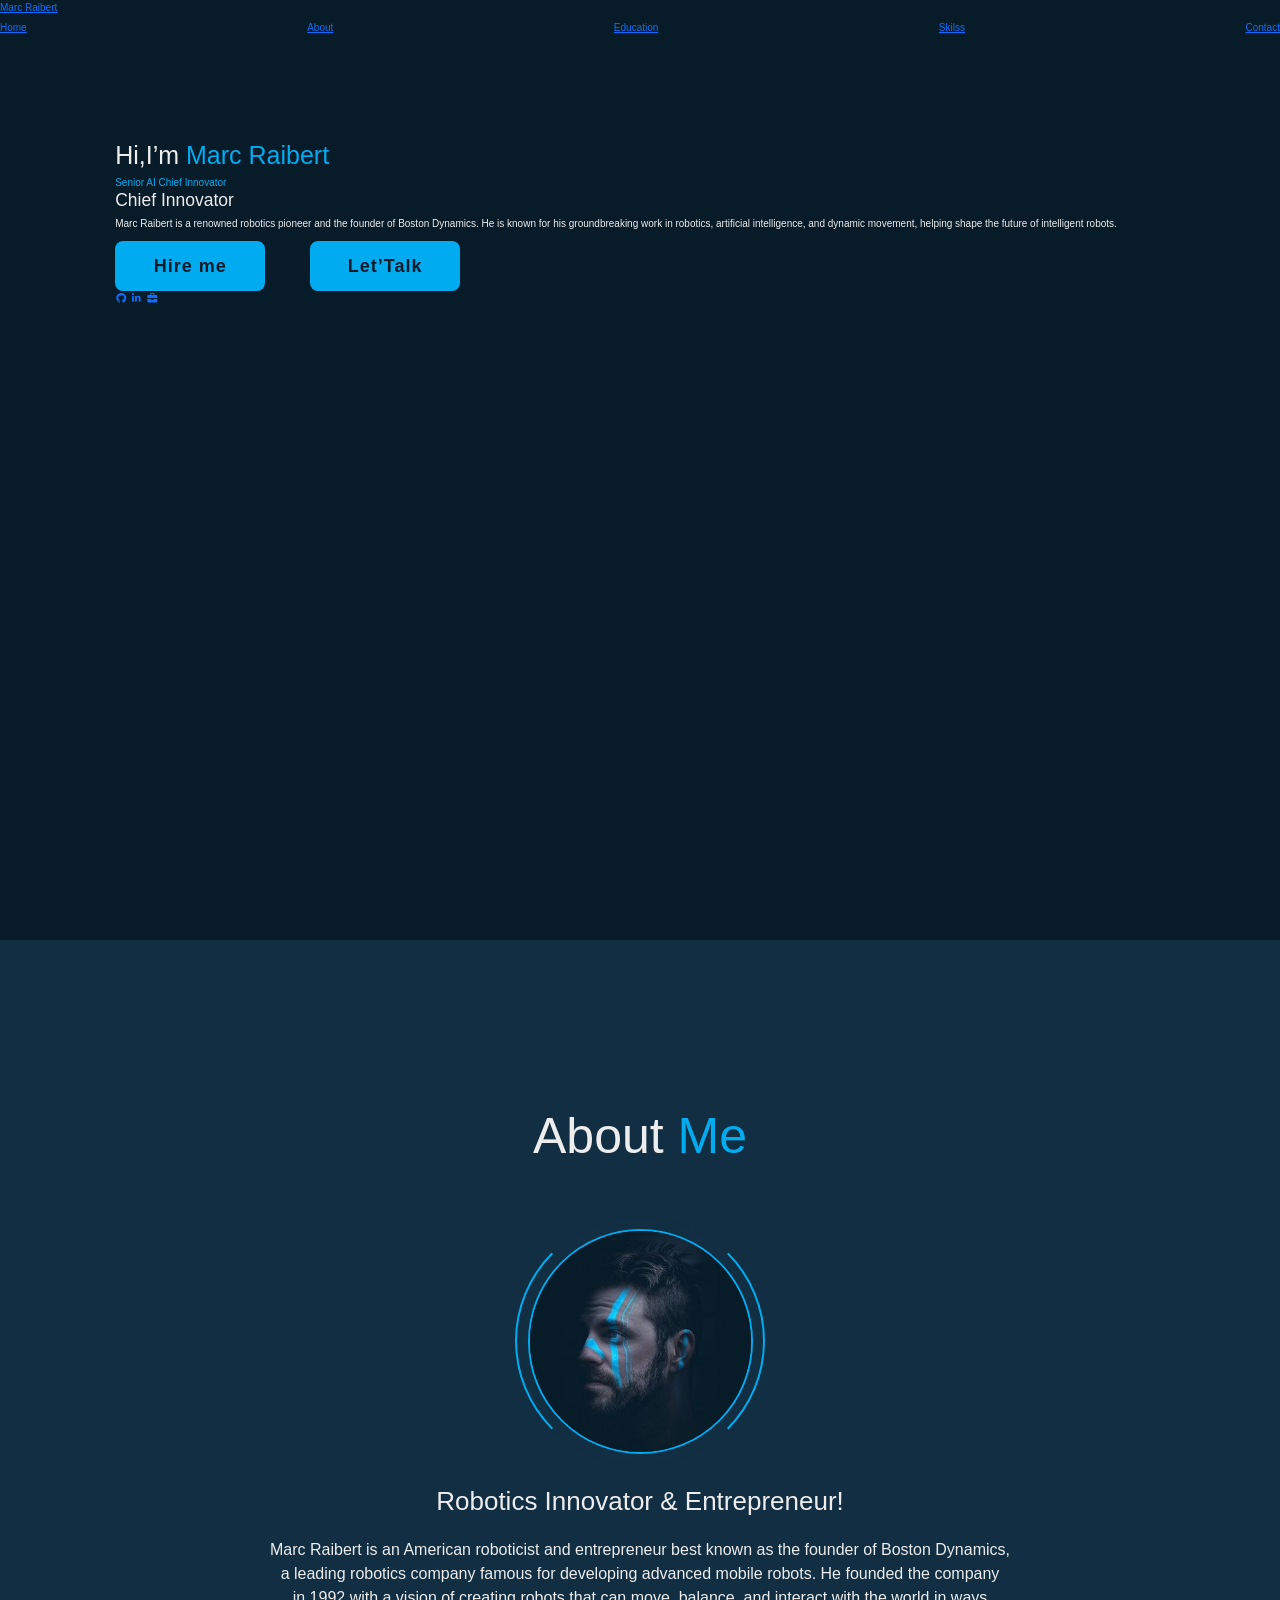
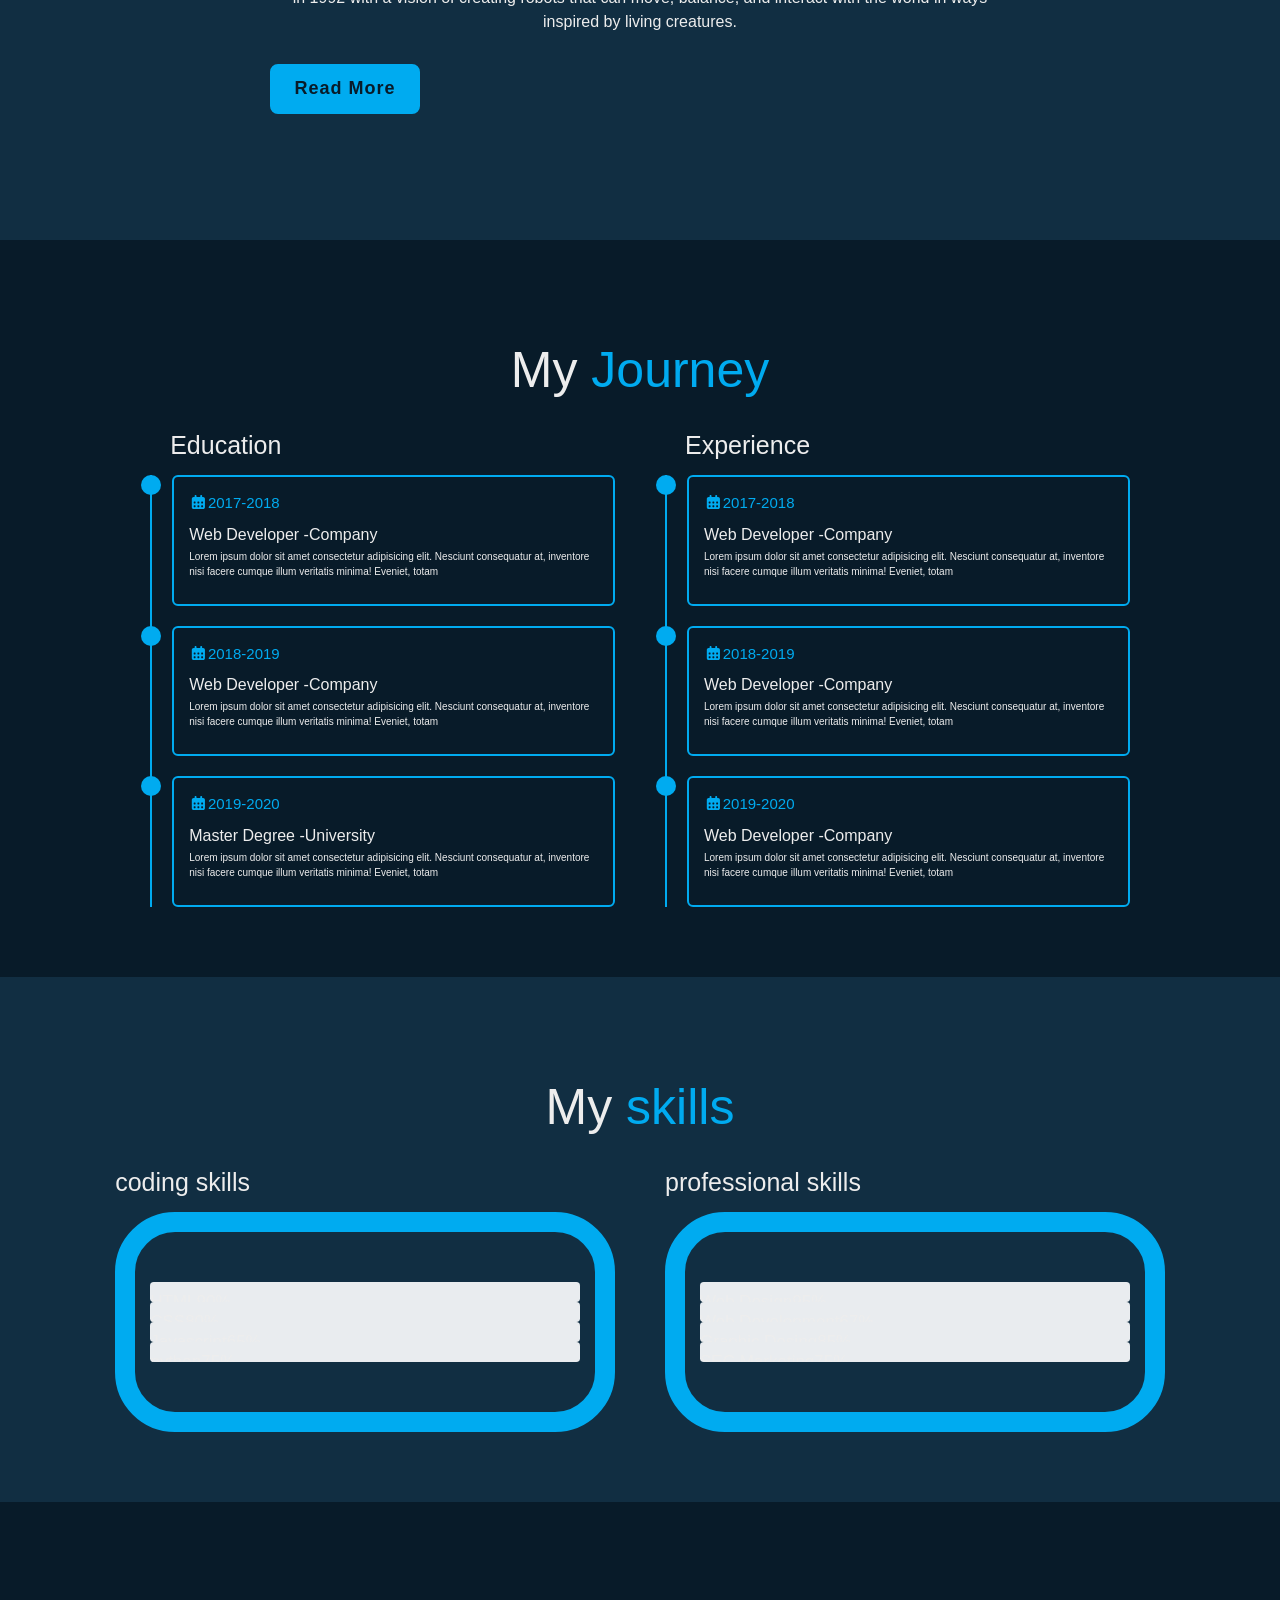
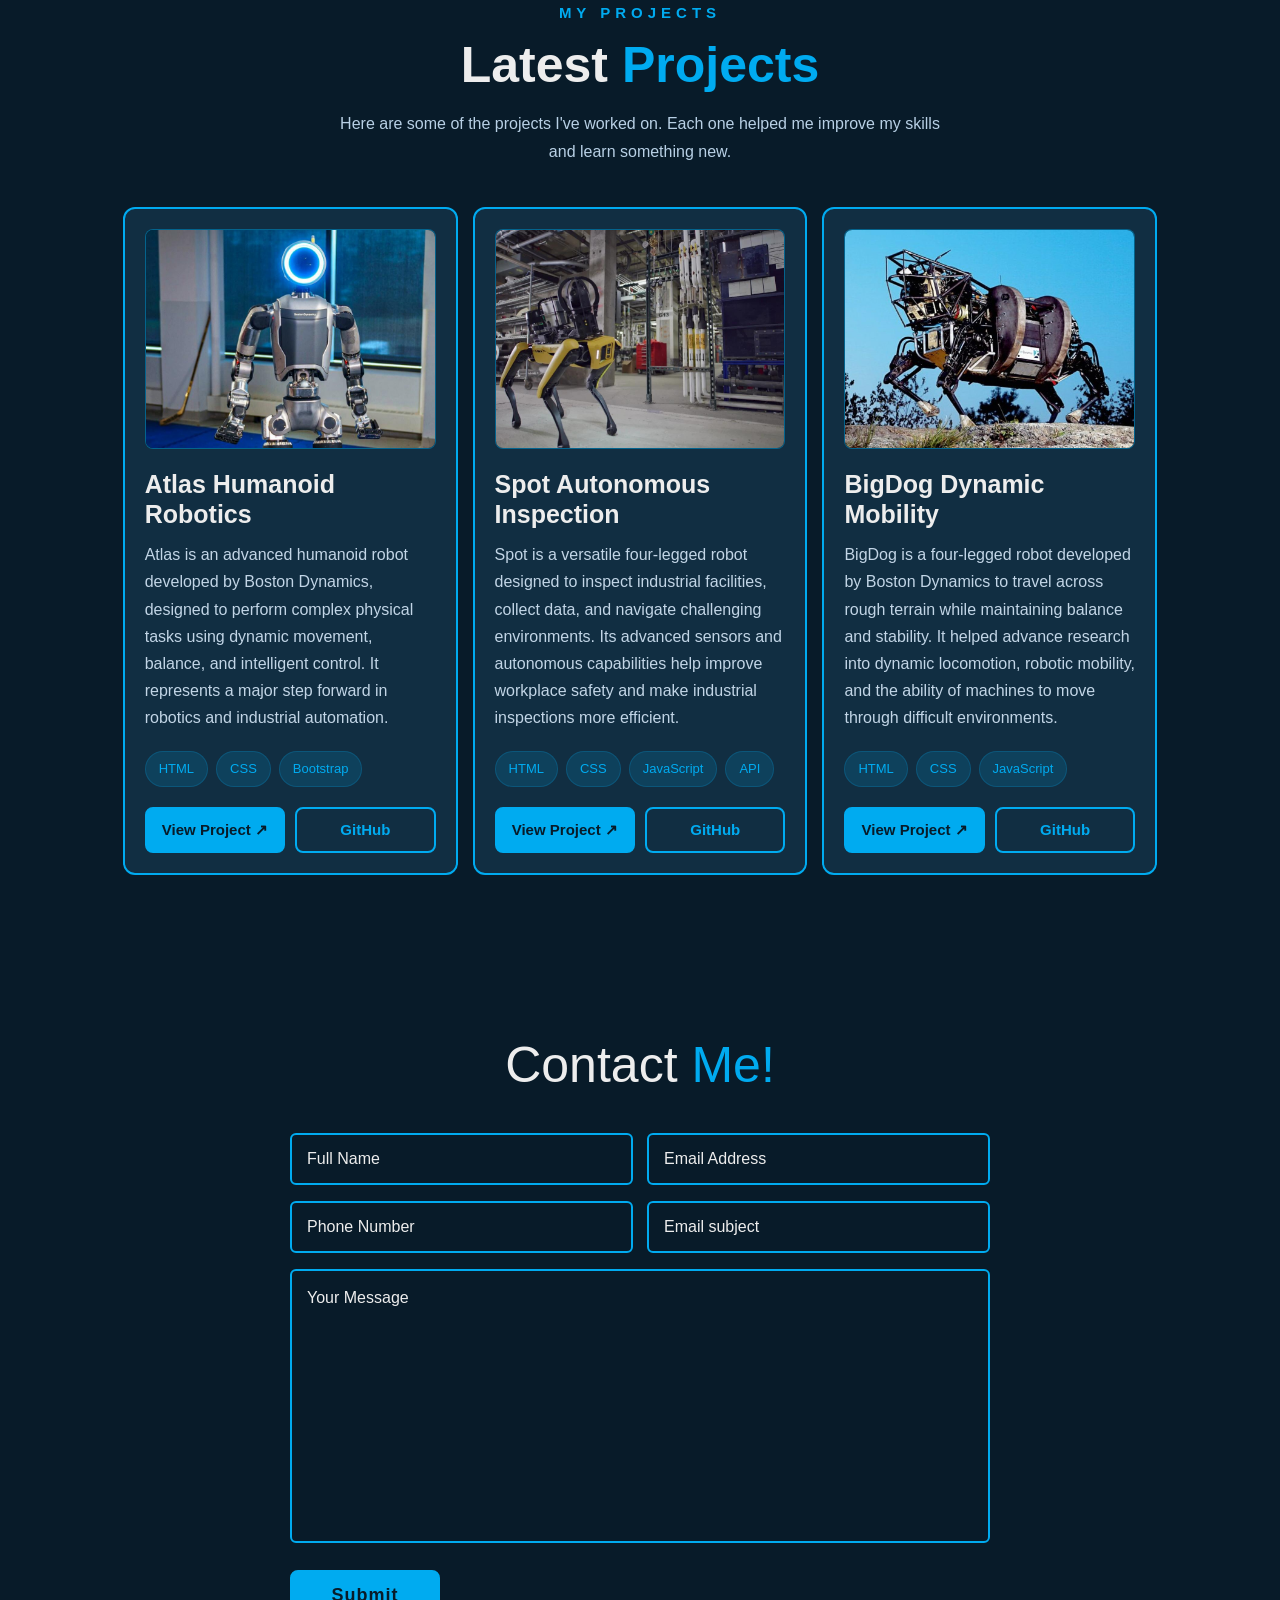
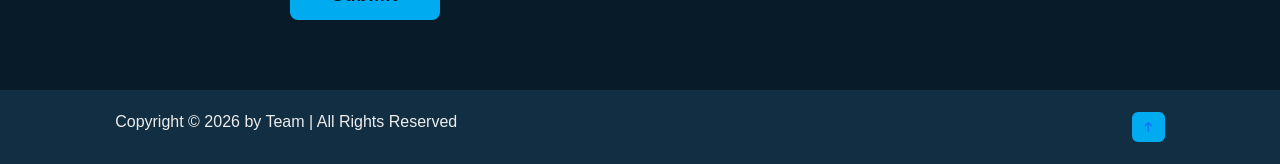
==== commit f7fdbeca: "Update index.html" ====
--- a/min project/index.html
+++ b/min project/index.html
@@ -10,6 +10,49 @@
 </head>
 <body>
 
+
+ <header class="header">
+        <a href="#" class="logo">Marc Raibert</a>
+       <div class="bx bx-menu" id="menu-icon"></div>
+        <nav class="navbar">
+<a href="#" class="active">Home</a>
+<a href="#">About</a>
+<a href="#">Education</a>
+<a href="#">Skilss</a>
+<a href="#">Contact</a>
+        </nav>
+    </header>
+    
+<section class="home" id="home">
+<div class="home-content">
+<h1>Hi,I’m <span>Marc Raibert</span></h1>
+ <div class="text">      
+        <div class="typing">
+            <span>Senior AI </span>
+            <span> Chief Innovator</span>        
+        </div>   
+    </div>
+<div class="text-animation">
+    <h3>Chief Innovator</h3>
+</div>
+<p>Marc Raibert is a renowned robotics pioneer and the founder of Boston Dynamics. He is known for his groundbreaking work in robotics, artificial intelligence, and dynamic movement, helping shape the future of intelligent robots.
+      </p>
+      <div class="btn-box">
+        <a href="" class="btn">Hire me</a>
+        <a href="" class="btn">Let’Talk</a>
+
+      </div>
+</div>
+
+
+<div class="home-sci">
+    <a href="https://github.com" target="_blank" class="social-btn"><i class="fab fa-github"></i></a>
+    <a href="https://linkedin.com" target="_blank" class="social-btn"><i class="fab fa-linkedin-in"></i></a>
+    <a href="https://mostaql.com" target="_blank" class="social-btn"><i class="fas fa-briefcase"></i></a>
+</div>
+
+<div class="home-imgHover"></div>
+</section>    
   <!-- start about -->
      <section class="about" id="about">
       <h2 class="heading">About <span>Me</span></h2>
--- a/min project/css/style.css
+++ b/min project/css/style.css
@@ -178,6 +178,111 @@
 }
 
 /* eduaction--end  */
+.skills {
+    min-height: auto;
+    padding-bottom: 7rem;
+    background: var(--second-bg-color);
+}
+
+.skills .skills-row {
+    display: flex;
+    flex-wrap: wrap;
+    gap: 5rem;
+}
+
+.skills-row .skills-column {
+    flex: 1 1 40rem;
+}
+
+.skills-column .title {
+    font-size: 2.5rem;
+    margin: 0 0 1.5rem;
+}
+
+.skills-box .skills-content {
+    position: relative;
+    border: 2rem solid var(--main-color);
+    border-radius: 6rem;
+    padding: 5rem 1.5rem;
+}
+
+.skills-box .skills-content::before {
+    content: '';
+    position: absolute;
+    top: 0;
+    left: 0;
+    width: 0%;
+    height: 100%;
+    background: var(--second-bg-color);
+    z-index: 1;
+    transition: .5s;
+}
+
+.skills-box .skills-content:hover::before{
+    width: 100%;
+}
+
+.skills-content .progress {
+    padding: 1rem 0;
+}
+
+.skills-content .progress h3 {
+    font-size: 1.7rem;
+    display: flex;
+    justify-content: space-between;
+}
+
+.skills-content .progress h3 span {
+    color: var(--text-color);
+}
+
+.skills-content .progress .ber {
+    height: 2.5rem;
+    border-radius: 6rem;
+    border: 2rem solid var(--main-color);
+    border: 5rem;
+    margin: 1rem 0;
+}
+
+.skills-content .progress .ber span {
+    display: block;
+    height: 100%;
+    border-radius: 3rem;
+    background: var(--main-color);
+}
+
+.skills-column:nth-child(1) .skills-content .progress:nth-child(1) .ber span {
+    width: 90%;
+}
+
+.skills-column:nth-child(1) .skills-content .progress:nth-child(2) .ber span {
+    width: 80%;
+}    
+
+.skills-column:nth-child(1) .skills-content .progress:nth-child(3) .ber span {
+    width: 65%;
+}    
+
+.skills-column:nth-child(1) .skills-content .progress:nth-child(4) .ber span {
+    width: 75%;
+}    
+
+.skills-column:nth-child(1) .skills-content .progress:nth-child(1) .ber span {
+    width: 95%;
+}
+
+.skills-column:nth-child(1) .skills-content .progress:nth-child(2) .ber span {
+    width: 67%;
+}    
+
+.skills-column:nth-child(1) .skills-content .progress:nth-child(3) .ber span {
+    width: 85%;
+}    
+
+.skills-column:nth-child(1) .skills-content .progress:nth-child(4) .ber span {
+    width: 60%;
+}    
+
 
 /*       Projects Section        */
 
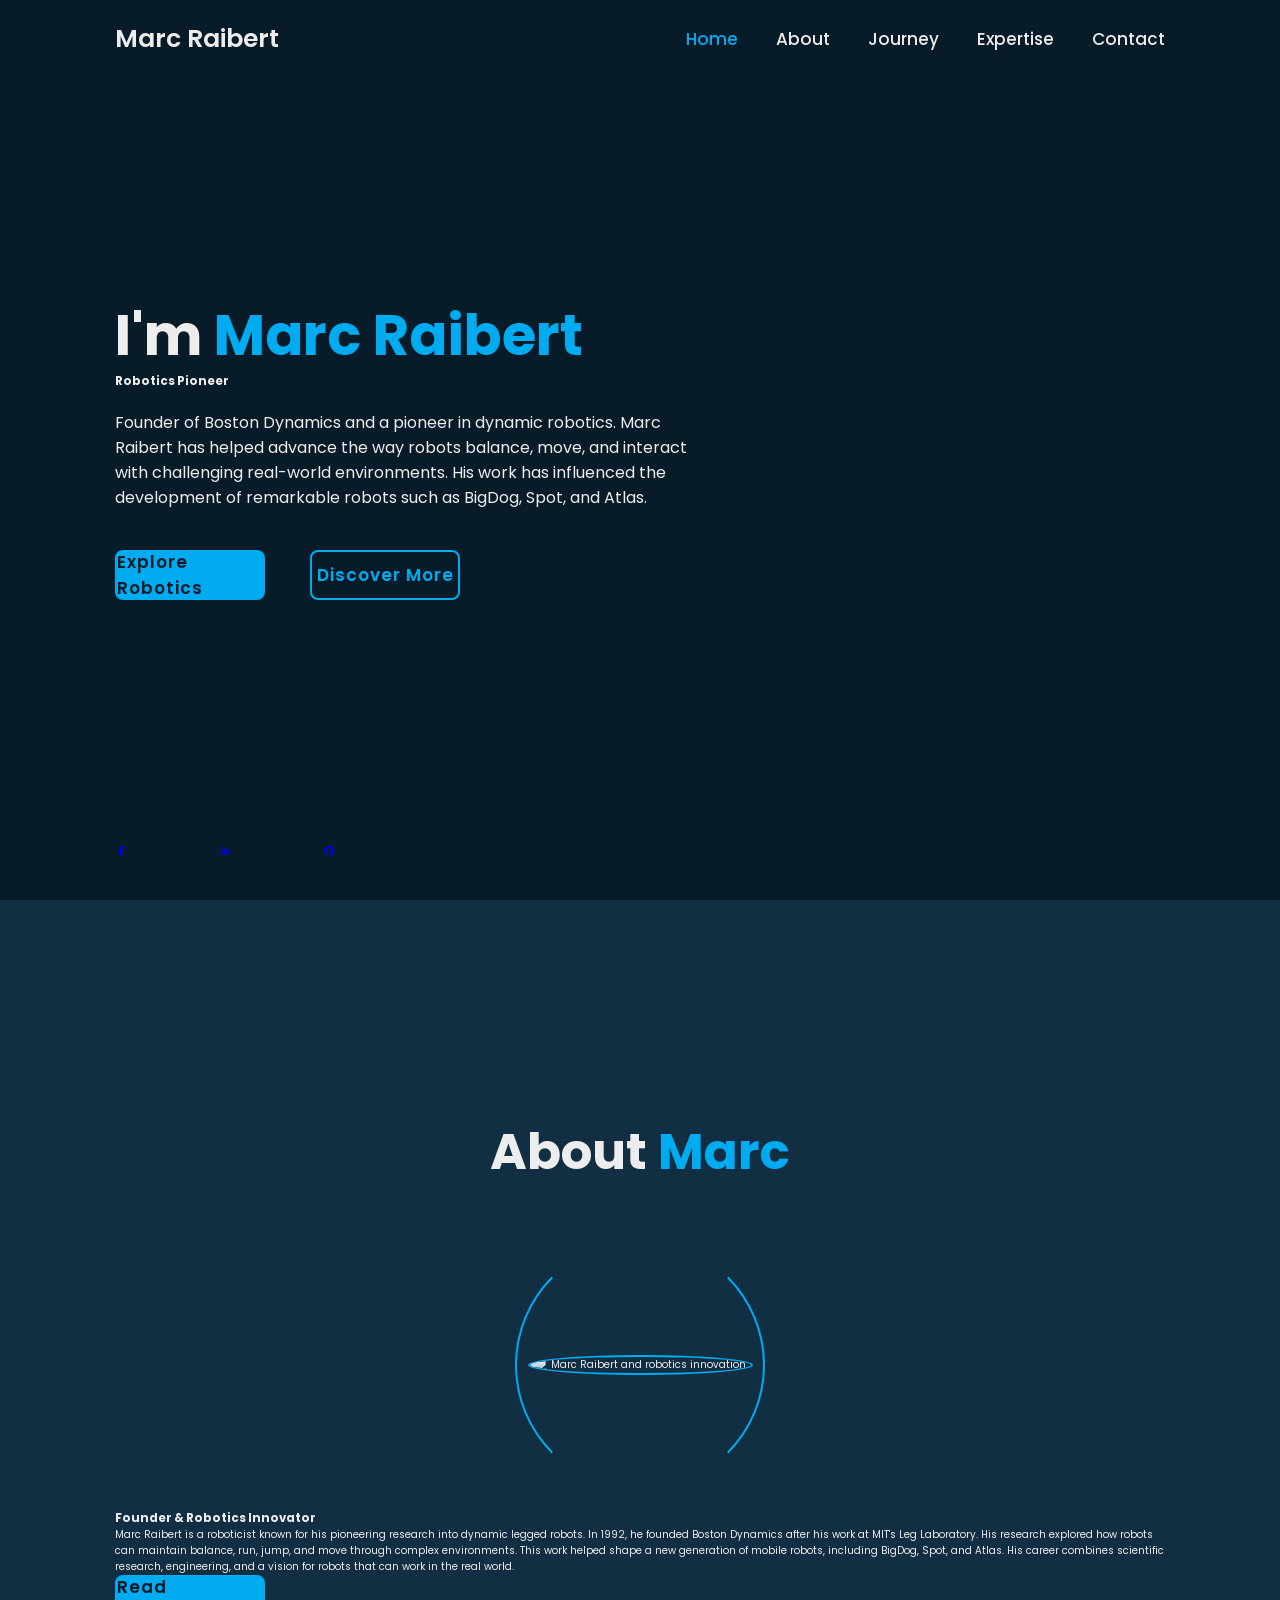
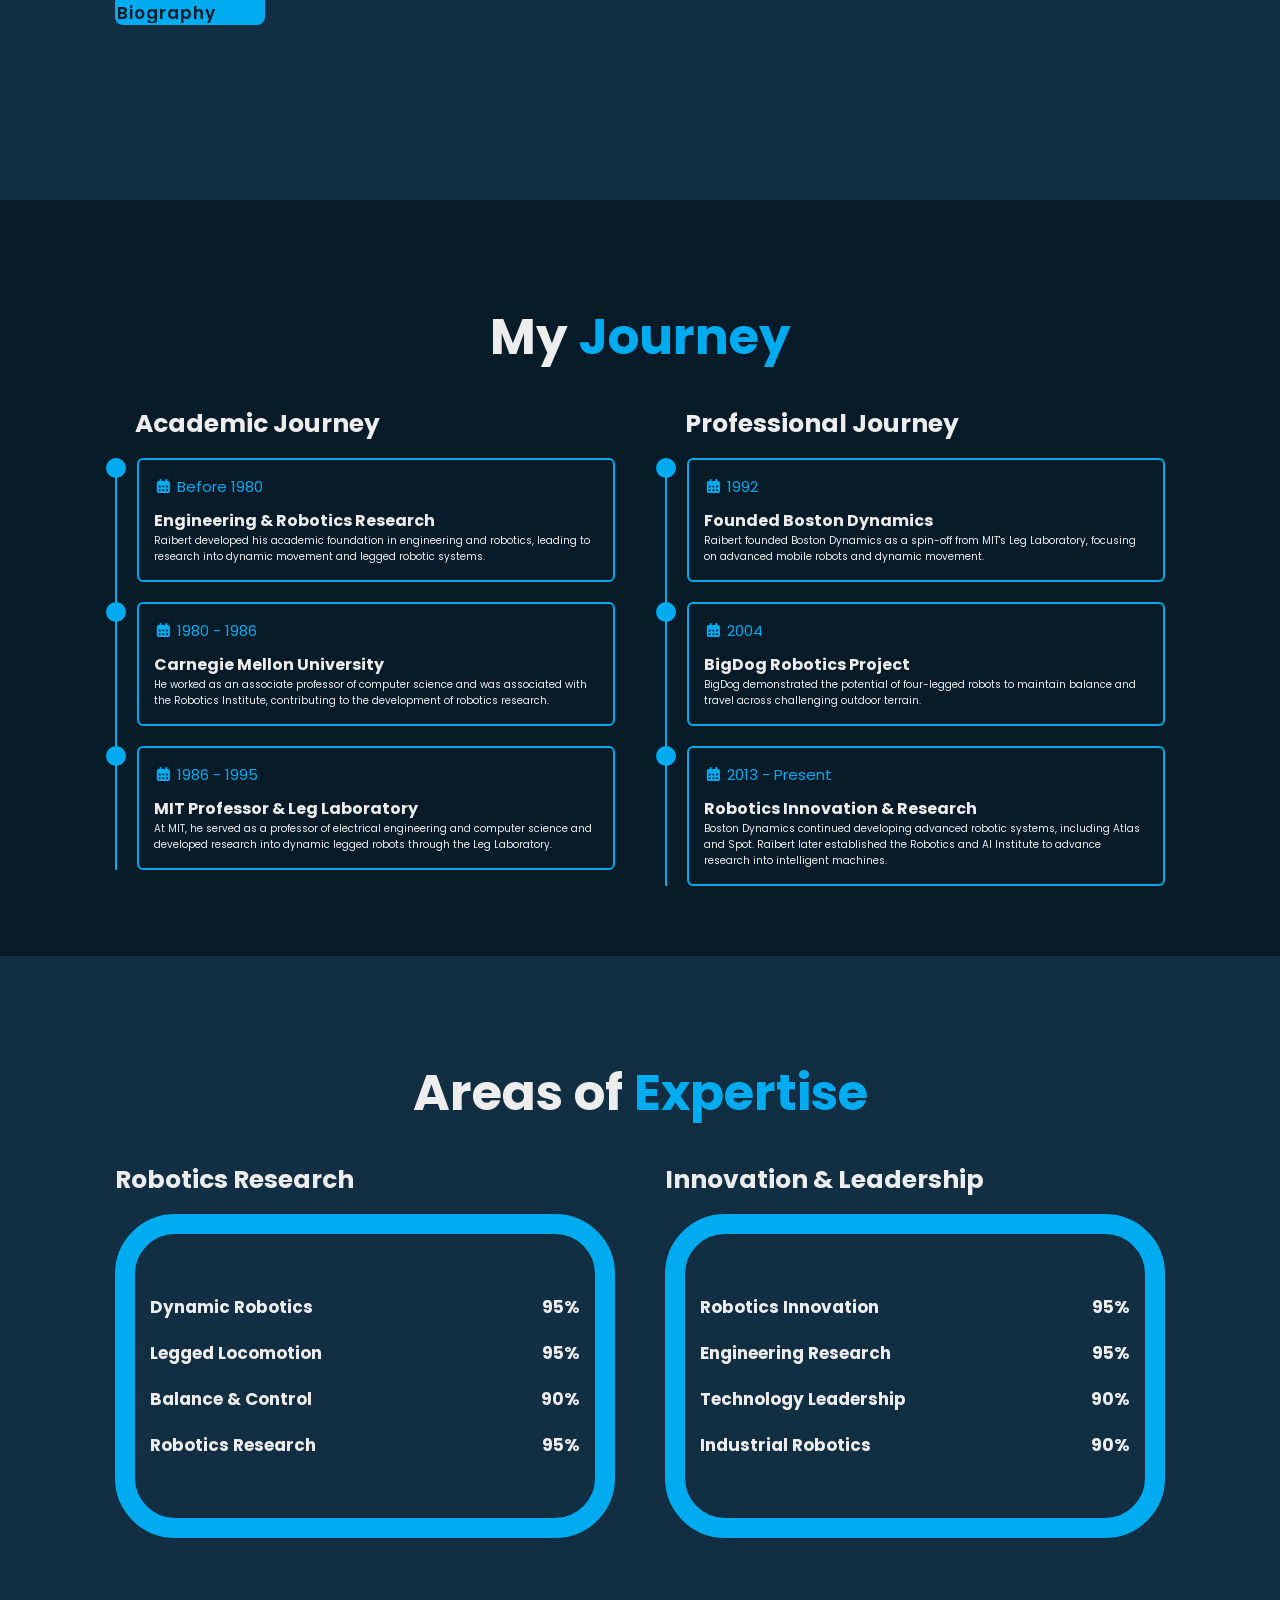
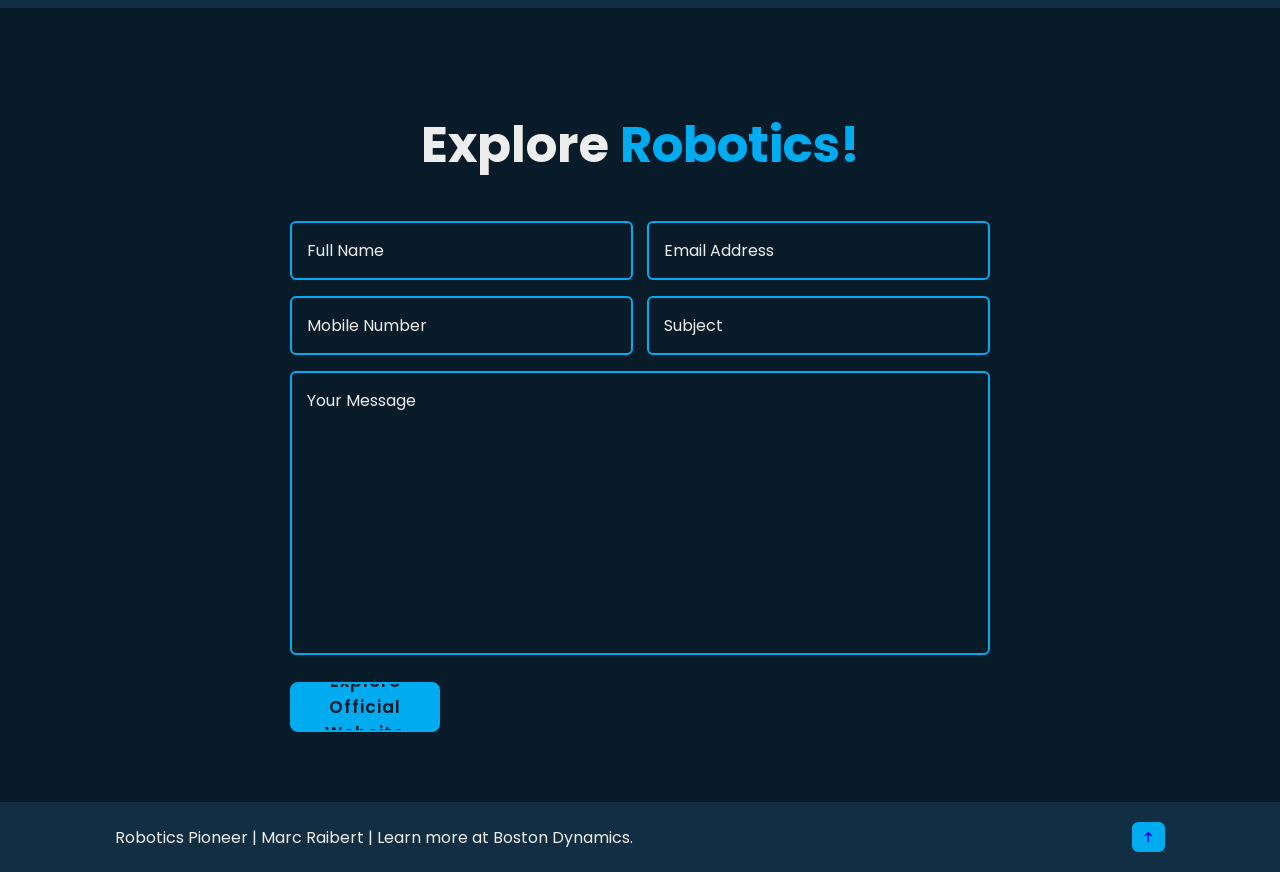
==== commit 256f5780: "Update index.html" ====
--- a/min project/index.html
+++ b/min project/index.html
@@ -1,384 +1,304 @@
-<!DOCTYPE html>
+<!doctype html>
 <html lang="en">
-<head>
-    <meta charset="UTF-8">
-    <meta name="viewport" content="width=device-width, initial-scale=1.0">
-    <title>Document</title>
-    <link rel="stylesheet" href="css/all.css">
-    <link rel="stylesheet" href="css/bootstrap.css">
-    <link rel="stylesheet" href="css/style.css">
-</head>
-<body>
-
-
- <header class="header">
-        <a href="#" class="logo">Marc Raibert</a>
-       <div class="bx bx-menu" id="menu-icon"></div>
-        <nav class="navbar">
-<a href="#" class="active">Home</a>
-<a href="#">About</a>
-<a href="#">Education</a>
-<a href="#">Skilss</a>
-<a href="#">Contact</a>
-        </nav>
+  <head>
+    <meta charset="UTF-8" />
+    <meta name="viewport" content="width=device-width, initial-scale=1.0" />
+    <link rel="preconnect" href="https://fonts.googleapis.com" />
+    <link rel="preconnect" href="https://fonts.gstatic.com" crossorigin />
+    <link
+      href="https://fonts.googleapis.com/css2?family=Corinthia:wght@400;700&family=Montserrat:ital,wght@0,100..900;1,100..900&family=Poppins:ital,wght@0,100;0,200;0,300;0,400;0,500;0,600;0,700;0,800;0,900;1,100;1,200;1,300;1,400;1,500;1,600;1,700;1,800;1,900&family=Sekuya&display=swap"
+      rel="stylesheet"/>
+    <link rel="stylesheet" href="css/all.min.css" />
+    <link rel="stylesheet" href="css/style.css" />
+    <title>Marc Raibert | Robotics Pioneer</title>
+  </head>
+  <body>
+    <!-- header-start  -->
+    <header class="header">
+      <a href="#" class="logo">Marc Raibert
+      </a>
+      <div id="menu-icon">
+        <i class="fa-solid fa-bars" style="color: rgb(255, 255, 255)"></i>
+      </div>
+      <nav class="navbar">
+        <a href="#home" class="active">Home</a>
+        <a href="#about">About</a>
+        <a href="#education">Journey</a>
+        <a href="#skills">Expertise</a>
+        <a href="#contact">Contact</a>
+        <span class="active-nav"></span>
+      </nav>
     </header>
-    
-<section class="home" id="home">
-<div class="home-content">
-<h1>Hi,I’m <span>Marc Raibert</span></h1>
- <div class="text">      
-        <div class="typing">
-            <span>Senior AI </span>
-            <span> Chief Innovator</span>        
-        </div>   
-    </div>
-<div class="text-animation">
-    <h3>Chief Innovator</h3>
-</div>
-<p>Marc Raibert is a renowned robotics pioneer and the founder of Boston Dynamics. He is known for his groundbreaking work in robotics, artificial intelligence, and dynamic movement, helping shape the future of intelligent robots.
-      </p>
-      <div class="btn-box">
-        <a href="" class="btn">Hire me</a>
-        <a href="" class="btn">Let’Talk</a>
-
-      </div>
-</div>
-
-
-<div class="home-sci">
-    <a href="https://github.com" target="_blank" class="social-btn"><i class="fab fa-github"></i></a>
-    <a href="https://linkedin.com" target="_blank" class="social-btn"><i class="fab fa-linkedin-in"></i></a>
-    <a href="https://mostaql.com" target="_blank" class="social-btn"><i class="fas fa-briefcase"></i></a>
-</div>
-
-<div class="home-imgHover"></div>
-</section>    
-  <!-- start about -->
-     <section class="about" id="about">
-      <h2 class="heading">About <span>Me</span></h2>
-
-<div class="about-img">
-    <img src="image/photo_2026-10-09_05-14-42.jpg" alt="">
-    <span class="circle-spin"></span>
-</div>
-<div class="about-conteent">
-    <h3>Robotics Innovator & Entrepreneur!</h3>
-    <p>Marc Raibert is an American roboticist and entrepreneur best known as the founder of Boston Dynamics, <br/> a leading robotics company famous for developing advanced mobile robots. He founded the company <br/>  in 1992 with  a vision of creating robots that can move, balance, and interact with the world in ways<br/> inspired by  living creatures.</p>
-    <div class="btn-box btns">
-        <a href="#" class="btn">Read More</a>
-    </div>
-</div>
-</section>
-    <!-- end about -->
-
- <!-- education-start  -->
-     <section class="education" id="education">
-        <h2 class="heading">My <span>Journey</span>
-            <span class="animate scroll" style="--i:1;"></span>
-        </h2>
-        <div class="education-row" style="padding: 0 35px;">
-            <div class="education-column">
-                <h3 class="title">Education
-                    <span class="animate scroll" style="--i:2;"></span>
-                </h3>
-                <div class="education-box">
-                    
-                     <div class="education-content">
-                        <div class="content">
-                            <div class="year"><i class="fa-solid fa-calendar-days" ></i>2017-2018</div>
-                            <h3>Web Developer -Company</h3>
-                            <p>Lorem ipsum dolor sit amet consectetur adipisicing elit. Nesciunt consequatur at, inventore nisi facere cumque illum veritatis minima! Eveniet, totam</p>
-                        </div>
-                    </div>
-                     <div class="education-content">
-                        <div class="content">
-                            <div class="year"><i class="fa-solid fa-calendar-days" ></i>2018-2019</div>
-                            <h3>Web Developer -Company</h3>
-                            <p>Lorem ipsum dolor sit amet consectetur adipisicing elit. Nesciunt consequatur at, inventore nisi facere cumque illum veritatis minima! Eveniet, totam</p>
-                        </div>
-                    </div>
-                     <div class="education-content">
-                        <div class="content">
-                            <div class="year"><i class="fa-solid fa-calendar-days" ></i>2019-2020</div>
-                            <h3>Master Degree -University</h3>
-                            <p>Lorem ipsum dolor sit amet consectetur adipisicing elit. Nesciunt consequatur at, inventore nisi facere cumque illum veritatis minima! Eveniet, totam</p>
-                        </div>
-                    </div>
-                    <span class="animate scroll" style="--i:3;"></span>
-                </div>
-            </div>
-             <div class="education-column">
-                <h3 class="title">Experience
-                    <span class="animate scroll" style="--i:5;"></span>
-                </h3>
-                <div class="education-box">
-                    
-                     <div class="education-content">
-                        <div class="content">
-                            <div class="year"><i class="fa-solid fa-calendar-days" ></i>2017-2018</div>
-                            <h3>Web Developer -Company</h3>
-                            <p>Lorem ipsum dolor sit amet consectetur adipisicing elit. Nesciunt consequatur at, inventore nisi facere cumque illum veritatis minima! Eveniet, totam</p>
-                        </div>
-                    </div>
-                     <div class="education-content">
-                        <div class="content">
-                            <div class="year"><i class="fa-solid fa-calendar-days" ></i>2018-2019</div>
-                            <h3>Web Developer -Company</h3>
-                            <p>Lorem ipsum dolor sit amet consectetur adipisicing elit. Nesciunt consequatur at, inventore nisi facere cumque illum veritatis minima! Eveniet, totam</p>
-                        </div>
-                    </div>
-                     <div class="education-content">
-                        <div class="content">
-                            <div class="year"><i class="fa-solid fa-calendar-days" ></i>2019-2020</div>
-                            <h3>Web Developer -Company</h3>
-                            <p>Lorem ipsum dolor sit amet consectetur adipisicing elit. Nesciunt consequatur at, inventore nisi facere cumque illum veritatis minima! Eveniet, totam</p>
-                        </div>
-                    </div>
-               
-                    <span class="animate scroll" style="--i:6;"></span>
-                </div>
-            </div>
-        </div>
-     </section>
+    <!-- header-end  -->
+
+    <!-- home-start  -->
+    <section class="home show-animate" id="home">
+      <div class="home-content">
+        <h1>I'm <span>Marc Raibert</span>
+        </h1>
+        <div class="text-animate">
+          <h3>Robotics Pioneer</h3>
+        </div>
+        <p>
+          Founder of Boston Dynamics and a pioneer in dynamic robotics.
+          Marc Raibert has helped advance the way robots balance, move,
+          and interact with challenging real-world environments.
+          His work has influenced the development of remarkable robots
+          such as BigDog, Spot, and Atlas.
+          <span class="animate" style="--i:4;"></span>
+        </p>
+        <div class="btn-box">
+          <a href="https://bostondynamics.com/" target="_blank" rel="noopener noreferrer" class="btn">Explore Robotics</a>
+          <a href="#about" class="btn">Discover More</a>
+        </div>
+      </div>
+      <div class="home-sci">
+        <a href="https://www.facebook.com/BostonDynamics/" target="_blank" rel="noopener noreferrer"><i class="fa-brands fa-facebook-f"></i></a>
+        <a href="https://www.linkedin.com/company/boston-dynamics/" target="_blank" rel="noopener noreferrer"><i class="fa-brands fa-linkedin-in"></i></a>
+        <a href="https://github.com/" target="_blank" rel="noopener noreferrer"><i class="fa-brands fa-github"></i></a>
+      </div>
+      <div class="home-imgHover"></div>
+    </section>
+    <!-- home-end  -->
+
+    <!-- about-start  -->
+    <section class="about" id="about">
+      <h2 class="heading">
+        About <span>Marc</span>
+      </h2>
+      <div class="about-img">
+        <img src="./images/about.jpg" alt="Marc Raibert and robotics innovation">
+        <span class="circle-spin"></span>
+      </div>
+      <div class="about-content">
+        <h3>Founder & Robotics Innovator
+        </h3>
+        <p>
+          Marc Raibert is a roboticist known for his pioneering research
+          into dynamic legged robots. In 1992, he founded Boston Dynamics
+          after his work at MIT's Leg Laboratory. His research explored
+          how robots can maintain balance, run, jump, and move through
+          complex environments. This work helped shape a new generation
+          of mobile robots, including BigDog, Spot, and Atlas. His career
+          combines scientific research, engineering, and a vision for
+          robots that can work in the real world.
+          <span class="animate scroll" style="--i:4;"></span>
+        </p>
+        <div class="btn-box btns">
+          <a href="https://cbmm.mit.edu/about/people/raibert" target="_blank" rel="noopener noreferrer" class="btn">Read Biography</a>
+        </div>
+      </div>
+    </section>
+    <!-- about-end  -->
+
+    <!-- education-start  -->
+    <section class="education" id="education">
+      <h2 class="heading">My <span>Journey</span>
+      </h2>
+      <div class="education-row">
+        <div class="education-column">
+          <h3 class="title">Academic Journey
+          </h3>
+          <div class="education-box">
+
+            <div class="education-content">
+              <div class="content">
+                <div class="year"><i class="fa-solid fa-calendar-days"></i> Before 1980</div>
+                <h3>Engineering & Robotics Research</h3>
+                <p>
+                  Raibert developed his academic foundation in engineering
+                  and robotics, leading to research into dynamic movement
+                  and legged robotic systems.
+                </p>
+              </div>
+            </div>
+
+            <div class="education-content">
+              <div class="content">
+                <div class="year"><i class="fa-solid fa-calendar-days"></i> 1980 - 1986</div>
+                <h3>Carnegie Mellon University</h3>
+                <p>
+                  He worked as an associate professor of computer science
+                  and was associated with the Robotics Institute,
+                  contributing to the development of robotics research.
+                </p>
+              </div>
+            </div>
+
+            <div class="education-content">
+              <div class="content">
+                <div class="year"><i class="fa-solid fa-calendar-days"></i> 1986 - 1995</div>
+                <h3>MIT Professor & Leg Laboratory</h3>
+                <p>
+                  At MIT, he served as a professor of electrical engineering
+                  and computer science and developed research into
+                  dynamic legged robots through the Leg Laboratory.
+                </p>
+              </div>
+            </div>
+
+          </div>
+        </div>
+
+        <div class="education-column">
+          <h3 class="title">Professional Journey
+          </h3>
+          <div class="education-box">
+
+            <div class="education-content">
+              <div class="content">
+                <div class="year"><i class="fa-solid fa-calendar-days"></i> 1992</div>
+                <h3>Founded Boston Dynamics</h3>
+                <p>
+                  Raibert founded Boston Dynamics as a spin-off from
+                  MIT's Leg Laboratory, focusing on advanced mobile
+                  robots and dynamic movement.
+                </p>
+              </div>
+            </div>
+
+            <div class="education-content">
+              <div class="content">
+                <div class="year"><i class="fa-solid fa-calendar-days"></i> 2004</div>
+                <h3>BigDog Robotics Project</h3>
+                <p>
+                  BigDog demonstrated the potential of four-legged robots
+                  to maintain balance and travel across challenging
+                  outdoor terrain.
+                </p>
+              </div>
+            </div>
+
+            <div class="education-content">
+              <div class="content">
+                <div class="year"><i class="fa-solid fa-calendar-days"></i> 2013 - Present</div>
+                <h3>Robotics Innovation & Research</h3>
+                <p>
+                  Boston Dynamics continued developing advanced robotic
+                  systems, including Atlas and Spot. Raibert later
+                  established the Robotics and AI Institute to advance
+                  research into intelligent machines.
+                </p>
+              </div>
+            </div>
+
+          </div>
+        </div>
+      </div>
+    </section>
     <!-- education-end  -->
-    <!-- skills section design -->
-     <section class="skills" id="skills">
-        <h2 class="heading">My <span>skills</span></h2>
-
-        <div class="skills-row">
-            <div class="skills-column">
-                <h3 class="title">coding skills</h3>
-                 
-            <div class="skills-box">
-                <div class="skills-content">
-                    <div class="progress">
-                        <h3>HTML <span>90%</span></h3>
-                        <div class="ber"><span></span></div>
-                    </div>
-
-                     <div class="progress">
-                        <h3>CSS <span>80%</span></h3>
-                        <div class="ber"><span></span></div>
-                    </div>
-
-                     <div class="progress">
-                        <h3>Javascript <span>65%</span></h3>
-                        <div class="ber"><span></span></div>
-                    </div>
-
-                     <div class="progress">
-                        <h3>python <span>75%</span></h3>
-                        <div class="ber"><span></span></div>
-                    </div>
-                </div>
-            </div>
-            </div>
-
-
-             <div class="skills-column">
-                <h3 class="title">professional skills</h3>
-                 
-            <div class="skills-box">
-                <div class="skills-content">
-                    <div class="progress">
-                        <h3>Web Design <span>95%</span></h3>
-                        <div class="ber"><span></span></div>
-                    </div>
-
-                     <div class="progress">
-                        <h3>Web Development <span>67%</span></h3>
-                        <div class="ber"><span></span></div>
-                    </div>
-
-                     <div class="progress">
-                        <h3>Graphic Desing <span>85%</span></h3>
-                        <div class="ber"><span></span></div>
-                    </div>
-
-                     <div class="progress">
-                        <h3>SEC Marketing <span>75%</span></h3>
-                        <div class="ber"><span></span></div>
-                    </div>
-        </div>
-        
-     </section>
-
-     
-<!-- Start Projects Section -->
-<section class="projects" id="projects">
-
-    <div class="container">
-
-        <!-- Section Heading -->
-        <div class="projects-heading">
-            <p class="section-subtitle">MY PROJECTS</p>
-            <h2 class="heading">Latest <span>Projects</span></h2>
-            <p class="projects-intro">
-                Here are some of the projects I've worked on.
-                Each one helped me improve my skills and learn something new.
-            </p>
-        </div>
-
-        <!-- Projects Cards -->
-        <div class="row g-4">
-
-            <!-- Project 1 -->
-            <div class="col-lg-4 col-md-6 col-12">
-                <div class="project-card">
-
-                    <div class="project-image">
-                        <img src="image/1.jpg"
-                             alt="Portfolio Website">
-                    </div>
-
-                    <h3>Atlas Humanoid Robotics</h3>
-
-                    <p>
-                       Atlas is an advanced humanoid robot developed by Boston Dynamics, designed to perform complex physical tasks using dynamic movement, balance, and intelligent control. It represents a major step forward in robotics and industrial automation.
-                    </p>
-
-                    <div class="project-tags">
-                        <span>HTML</span>
-                        <span>CSS</span>
-                        <span>Bootstrap</span>
-                    </div>
-
-                    <div class="project-buttons">
-                        <a href="#" class="project-btn">
-                            View Project ↗
-                        </a>
-
-                        <a href="#" class="project-btn github-btn">
-                            GitHub
-                        </a>
-                    </div>
-
-                </div>
-            </div>
-
-            <!-- Project 2 -->
-            <div class="col-lg-4 col-md-6 col-12">
-                <div class="project-card">
-
-                    <div class="project-image">
-                        <img src="image/2.jpg"
-                             alt="Weather App">
-                    </div>
-
-                    <h3>Spot Autonomous Inspection</h3>
-
-                    <p>
-                       Spot is a versatile four-legged robot designed to inspect industrial facilities, collect data, and navigate challenging environments. Its advanced sensors and autonomous capabilities help improve workplace safety and make industrial inspections more efficient.
-
-                    </p>
-
-                    <div class="project-tags">
-                        <span>HTML</span>
-                        <span>CSS</span>
-                        <span>JavaScript</span>
-                        <span>API</span>
-                    </div>
-
-                    <div class="project-buttons">
-                        <a href="#" class="project-btn">
-                            View Project ↗
-                        </a>
-
-                        <a href="#" class="project-btn github-btn">
-                            GitHub
-                        </a>
-                    </div>
-
-                </div>
-            </div>
-
-            <!-- Project 3 -->
-            <div class="col-lg-4 col-md-6 col-12">
-                <div class="project-card">
-
-                    <div class="project-image">
-                        <img src="image/3.jpg"
-                             alt="To-Do List App">
-                    </div>
-
-                    <h3>BigDog Dynamic Mobility</h3>
-
-                    <p>
-                      BigDog is a four-legged robot developed by Boston Dynamics to travel across rough terrain while maintaining balance and stability. It helped advance research into dynamic locomotion, robotic mobility, and the ability of machines to move through difficult environments.
-
-                    </p>
-
-                    <div class="project-tags">
-                        <span>HTML</span>
-                        <span>CSS</span>
-                        <span>JavaScript</span>
-                    </div>
-
-                    <div class="project-buttons">
-                        <a href="#" class="project-btn">
-                            View Project ↗
-                        </a>
-
-                        <a href="#" class="project-btn github-btn">
-                            GitHub
-                        </a>
-                    </div>
-
-                </div>
-            </div>
-
-        </div>
-    </div>
-
-</section>
-<!-- End Projects Section -->
-    <!-- contact section design -->
+
+    <!-- skills-start  -->
+    <section class="skills" id="skills">
+      <h2 class="heading">Areas of <span>Expertise</span>
+      </h2>
+
+      <div class="skills-row">
+        <div class="skills-column">
+          <h3 class="title">Robotics Research
+          </h3>
+          <div class="skills-box">
+            <div class="skills-content">
+              <div class="progress">
+                <h3>Dynamic Robotics <span>95%</span></h3>
+                <div class="bar"><span></span></div>
+              </div>
+              <div class="progress">
+                <h3>Legged Locomotion <span>95%</span></h3>
+                <div class="bar"><span></span></div>
+              </div>
+              <div class="progress">
+                <h3>Balance & Control <span>90%</span></h3>
+                <div class="bar"><span></span></div>
+              </div>
+              <div class="progress">
+                <h3>Robotics Research <span>95%</span></h3>
+                <div class="bar"><span></span></div>
+              </div>
+            </div>
+          </div>
+        </div>
+
+        <div class="skills-column">
+          <h3 class="title">Innovation & Leadership
+          </h3>
+          <div class="skills-box">
+            <div class="skills-content">
+              <div class="progress">
+                <h3>Robotics Innovation <span>95%</span></h3>
+                <div class="bar"><span></span></div>
+              </div>
+              <div class="progress">
+                <h3>Engineering Research <span>95%</span></h3>
+                <div class="bar"><span></span></div>
+              </div>
+              <div class="progress">
+                <h3>Technology Leadership <span>90%</span></h3>
+                <div class="bar"><span></span></div>
+              </div>
+              <div class="progress">
+                <h3>Industrial Robotics <span>90%</span></h3>
+                <div class="bar"><span></span></div>
+              </div>
+            </div>
+          </div>
+        </div>
+      </div>
+    </section>
+    <!-- skills-end  -->
+
+    <!-- contact-start  -->
     <section class="contact" id="contact">
-        <h2 class="heading">Contact <span>Me!</span></h2>
-        <form action="#">
-            <div class="input-box">
-                <div class="input-field">
-                    <input type="text" placeholder="Full Name" required>
-                    <span class="focus"></span>
-                </div>
-                <div class="input-field">
-                    <input type="text" placeholder="Email Address" required>
-                    <span class="focus"></span>
-                </div> 
-            </div>
-            <div class="input-box">
-                <div class="input-field">
-                    <input type="number" placeholder="Phone Number" required>
-                    <span class="focus"></span>
-                </div>
-                <div class="input-field">
-                    <input type="text" placeholder="Email subject" required>
-                    <span class="focus"></span>
-                </div> 
-            </div>
-            <div class="textarea-field">
-                <textarea name="" id="" cols="30" rows="10" required placeholder="Your Message"></textarea>
-                <span class="focus"></span>
-            </div>
-            <div class="btn-box btns">
-                <a href="#" class="btn">Submit</a>
-            </div>
-        </form>
-     </section>
-
-     <!-- footer section design  -->
-      <footer class="footer">
-        <div class="footer-text">
-            <p>Copyright &copy; 2026 by Team | All Rights Reserved</p>
-        </div>
-        <div class="footer-iconTop">
-            <a href="#home"><i class="fa-solid fa-arrow-up"></i></a>
-        </div>
-      </footer>
-    
-     <script src="js/all.min.js"></script>
-     <script src="js/bootstrap.bundle.min.js"></script>
-     <script src="js/main.js"></script>
-
-    </body>
+      <h2 class="heading">Explore <span>Robotics!</span>
+        <span class="animate scroll" style="--i:1;"></span>
+      </h2>
+      <form action="https://bostondynamics.com/contact/" method="get" target="_blank">
+        <div class="input-box">
+          <div class="input-field">
+            <input type="text" placeholder="Full Name" required>
+            <span class="focus"></span>
+          </div>
+          <div class="input-field">
+            <input type="email" placeholder="Email Address" required>
+            <span class="focus"></span>
+          </div>
+        </div>
+
+        <div class="input-box">
+          <div class="input-field">
+            <input type="tel" placeholder="Mobile Number">
+            <span class="focus"></span>
+          </div>
+          <div class="input-field">
+            <input type="text" placeholder="Subject" required>
+            <span class="focus"></span>
+          </div>
+        </div>
+
+        <div class="textarea-field">
+          <textarea name="message" id="message" cols="30" rows="10" required placeholder="Your Message"></textarea>
+          <span class="focus"></span>
+        </div>
+
+        <div class="btn-box btns">
+          <button class="btn" type="submit">Explore Official Website</button>
+        </div>
+      </form>
+    </section>
+    <!-- contact-end  -->
+
+    <!-- footer-start  -->
+    <footer class="footer">
+      <div class="footer-text">
+        <p>Robotics Pioneer | Marc Raibert | Learn more at Boston Dynamics.</p>
+      </div>
+      <div class="footer-iconTop">
+        <a href="#home"><i class="fa-solid fa-arrow-up fa-shake"></i></a>
+      </div>
+    </footer>
+    <!-- footer-end  -->
+
+    <script src="js/all.min.js"></script>
+    <script src="js/main.js"></script>
+  </body>
 </html>
--- a/min project/css/style.css
+++ b/min project/css/style.css
@@ -671,6 +671,278 @@
     color: var(--bg-color);
     transition: .5s;
 }
+@import url('https://fonts.googleapis.com/css2?family=Poppins:wght@300;400;500;600;700;800;900&display=swap');
+*{
+    font-family: 'poppins',sans-serif;
+    margin: 0;
+    padding: 0;
+    box-sizing: border-box; text-decoration: none;border: none;outline: none;scroll-behavior: smooth;
+}
+:root{
+    --bg-color:#081b29;
+    --second-bg-color:#112e42;
+    --text-color:#ededed;
+     --main-color:#00abf0;
+}
+html{
+    font-size: 62.5%;
+    overflow-x: hidden;
+}
+body{
+    background-color: var(--bg-color);
+    color: var(--text-color);
+}
+.header{
+    position: fixed;
+    top: 0;
+    left: 0;
+    background: transparent;
+width: 100%;
+padding: 2rem 9%;
+display: flex;
+justify-content: space-between;
+align-items: center;
+z-index: 100;
+}
+.logo{
+    font-size: 2.5rem;
+      color: var(--text-color);
+      font-weight: 600;
+}
+.navbar a{
+     font-size: 1.7rem;
+         color: var(--text-color);
+         font-weight: 500;
+         transition: .3s;
+         margin-left: 3.5rem;
+}
+.navbar a:hover,.navbar a.active{
+    color: var( --main-color);
+}
+#menu-icon{
+    font-size: 3.6rem;
+     color: var(--text-color);
+     cursor: pointer;
+     display: none;
+
+}
+section{min-height: 100vh;padding: 10rem 9% 2rem;}
+
+.home{
+    display: flex;
+    padding: 10rem 9%;
+    align-items: center;
+   background: url(images/11.jpg);
+   background-size: cover;
+   background-position: center;
+}
+.home-content{
+    max-width: 60rem;
+}
+.home-content h1{
+    font-size: 5.6rem;
+    font-weight: 700;
+    line-height: 1.3;
+}
+.home-content .text-animation{
+position: relative;
+ width:32.8rem ;
+}
+.home-content .text-animation h3{
+    font-size: 3.2rem;
+    font-weight: 700;
+    color: transparent;
+    -webkit-text-stroke: .7px var( --main-color) ;
+}
+.home-content p{
+    font-size: 1.6rem;
+    margin: 2rem 0 4rem;
+}
+.btn-box{
+    position: relative;
+      display: flex;
+      justify-content: space-between;
+      width: 34.5rem;
+      height: 5rem;
+}
+.btn-box .btn{
+  position: relative;
+    display: inline-flex;
+    justify-content: center;
+    align-items: center;
+    width: 15rem;
+    height: 100%;
+    background: var(--main-color);
+    border: .2rem solid var(--main-color);
+    border-radius: .8rem;
+    font-size: 1.7rem;
+    font-weight: 600;
+    letter-spacing: .1rem;
+    color: var(--bg-color);
+    z-index: 1;
+    overflow: hidden;
+    transition: .5s;
+}
+.btn-box .btn:nth-child(2){
+    background: transparent;
+    color: var( --main-color) ;
+}
+.btn-box .btn:nth-child(2)::before{
+    background: var(--main-color) ;
+}
+.btn-box .btn:nth-child(2):hover{
+    color: var(--bg-color);
+}
+.btn-box .btn:hover{
+    color: var(--main-color);
+}
+
+
+.btn-box .btn::before{
+    content: "";
+    position: absolute;
+top: 0;
+left: 0;
+width: 0%;
+height: 100%;
+background: var(--bg-color) ;
+z-index: -1;
+transition: .5s;
+
+}
+.btn-box .btn:hover::before{
+width: 100%;
+}
+.home-sci{
+    position: absolute;
+    bottom: 4rem;
+    width: 220px;
+    display: flex;
+    justify-content: space-between;
+    align-items: center;
+}
+
+
+
+.social-btn {
+    display: flex;
+    align-items: center;
+    justify-content: center;
+    width: 50px;
+    height: 50px;
+    background-color: rgba(0, 168, 255, 0.1); 
+    color: #00A8FF; 
+    border: 1px solid rgba(0, 168, 255, 0.3);
+    border-radius: 50%; 
+    font-size: 18px;
+    text-decoration: none;
+    transition: all 0.3s ease;
+}
+
+
+.social-btn:hover {
+    background-color: #00A8FF;
+    color: #111827;
+    transform: translateY(-3px); 
+    box-shadow: 0 5px 15px rgba(0, 168, 255, 0.4);
+}
+.home-imgHover{
+
+position: absolute;
+top: 0;
+right: 0;
+width: 45%;
+height: 100%;
+background: transparent;
+
+transition: 3s;
+}
+.home-imgHover:hover{
+opacity: .8;
+background: var(--bg-color);
+}
+
+.text {
+    display: flex;
+  
+    color: #F8FAFC;
+    font-size: 40px;
+    font-weight: bold;
+    text-align: center;
+      font-family: "Orbitron", sans-serif;
+}
+.text span{
+    color: rgb(205, 10, 10);
+    
+}
+
+.typing {
+    position: relative;
+    width: 350px;
+    height: 50px;
+    margin-left: 10px;
+    flex-shrink: 0;
+}
+.typing p{
+    width: 500px; 
+  
+}
+
+.typing span {
+    position: absolute;
+    top: 0;
+    left: 0;
+
+    width: 350px;
+
+    color: #F8FAFC;
+    white-space: nowrap;
+
+    clip-path: inset(0 100% 0 0);
+
+    animation: typing 6s steps(12) infinite;
+}
+
+
+
+.typing span:nth-child(1) {
+    animation-delay: 0s;
+}
+
+
+
+.typing span:nth-child(2) {
+    animation-delay: 3s;
+}
+
+
+@keyframes typing {
+
+
+    0% {
+        clip-path: inset(0 100% 0 0);
+    }
+
+
+    20% {
+        clip-path: inset(0 0 0 0);
+    }
+
+
+    30% {
+        clip-path: inset(0 0 0 0);
+    }
+
+
+    50% {
+        clip-path: inset(0 100% 0 0);
+    }
+
+
+    100% {
+        clip-path: inset(0 100% 0 0);
+    }
+}
 
 .footer-iconTop a:hover i{
     color: var(--main-color);
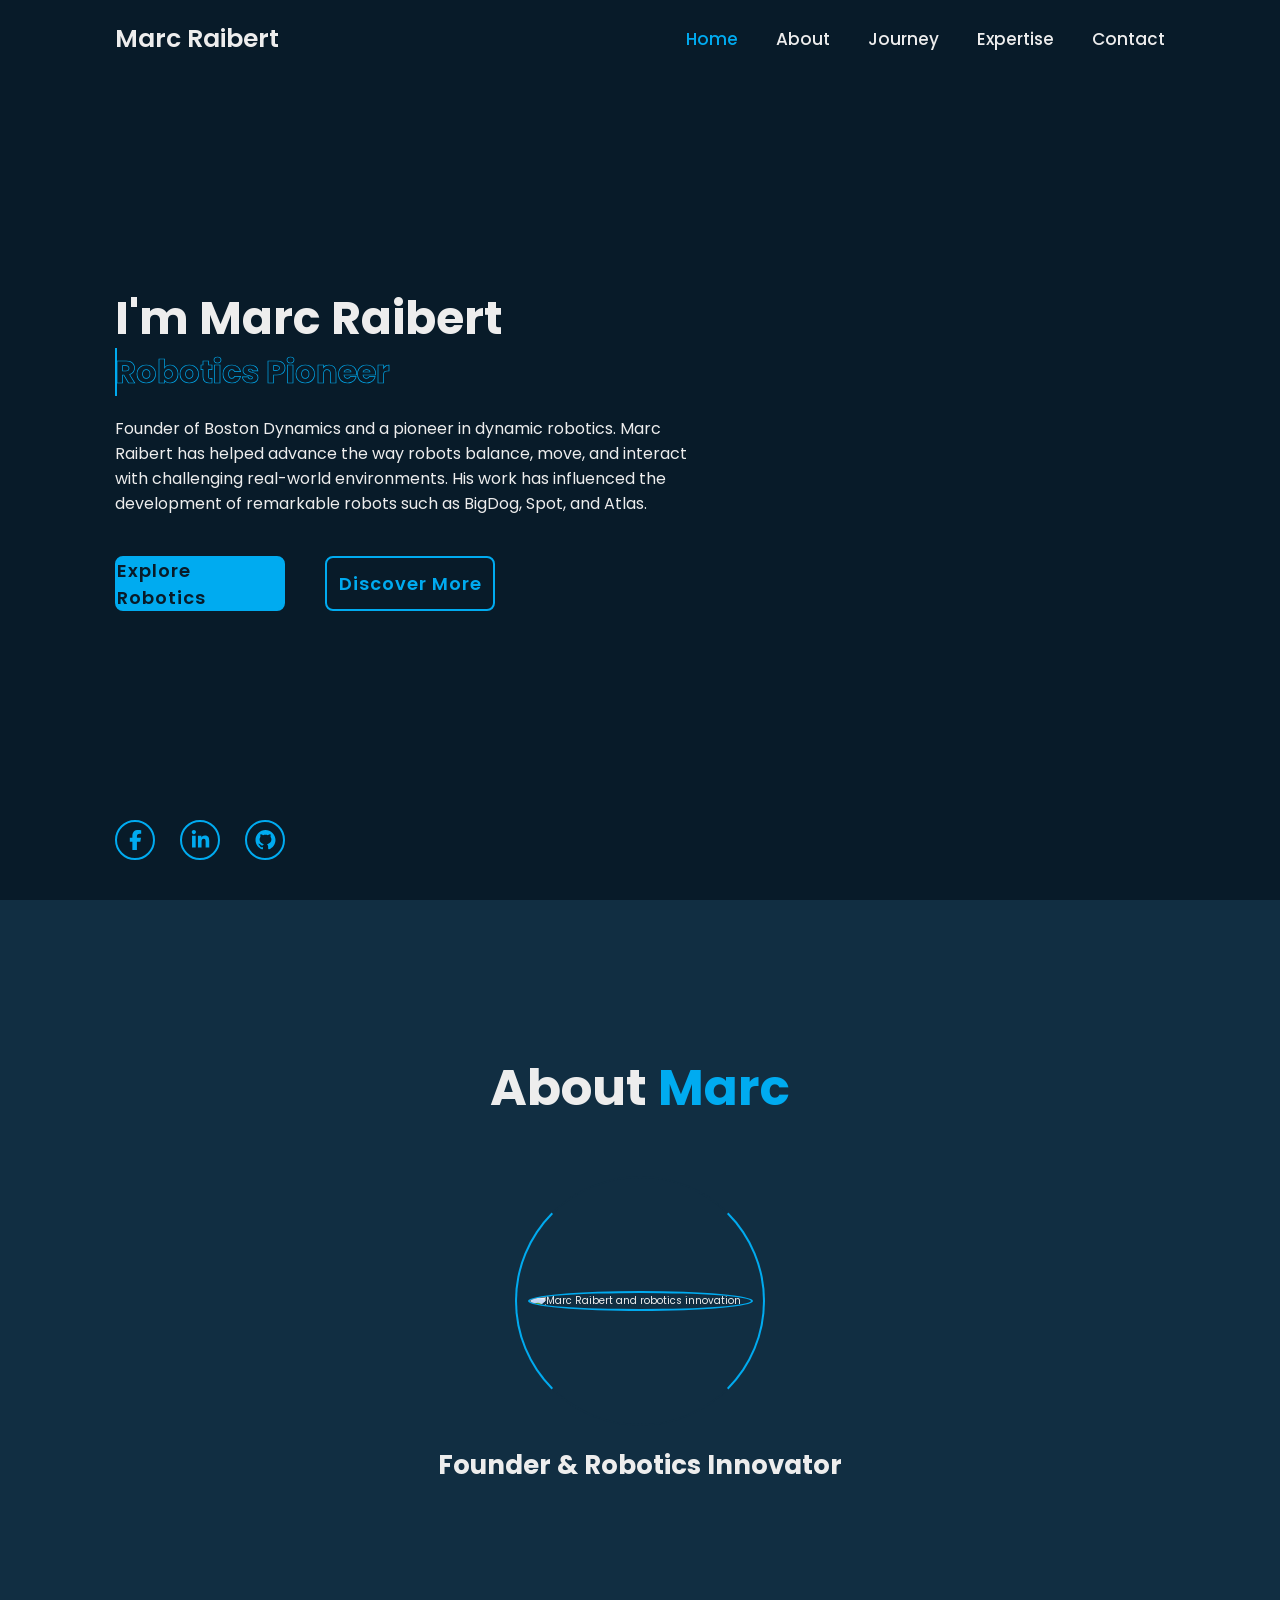
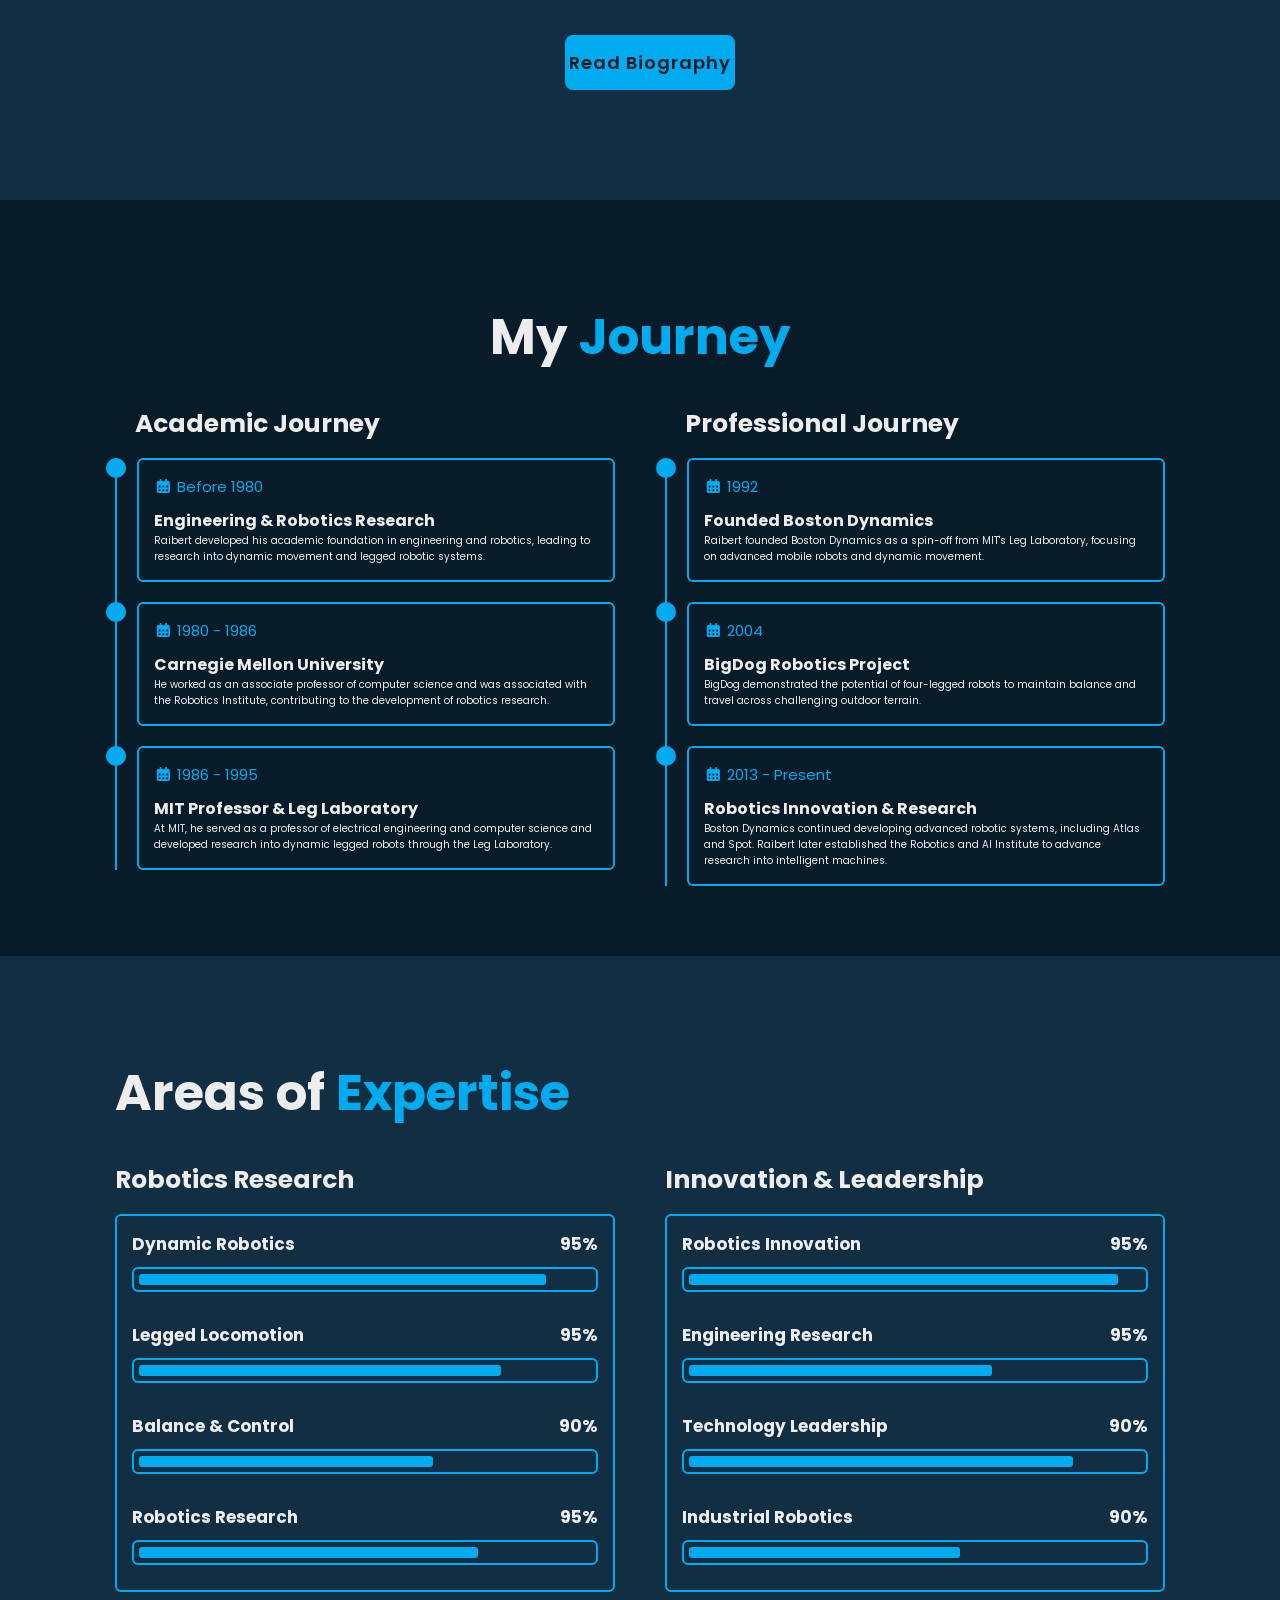
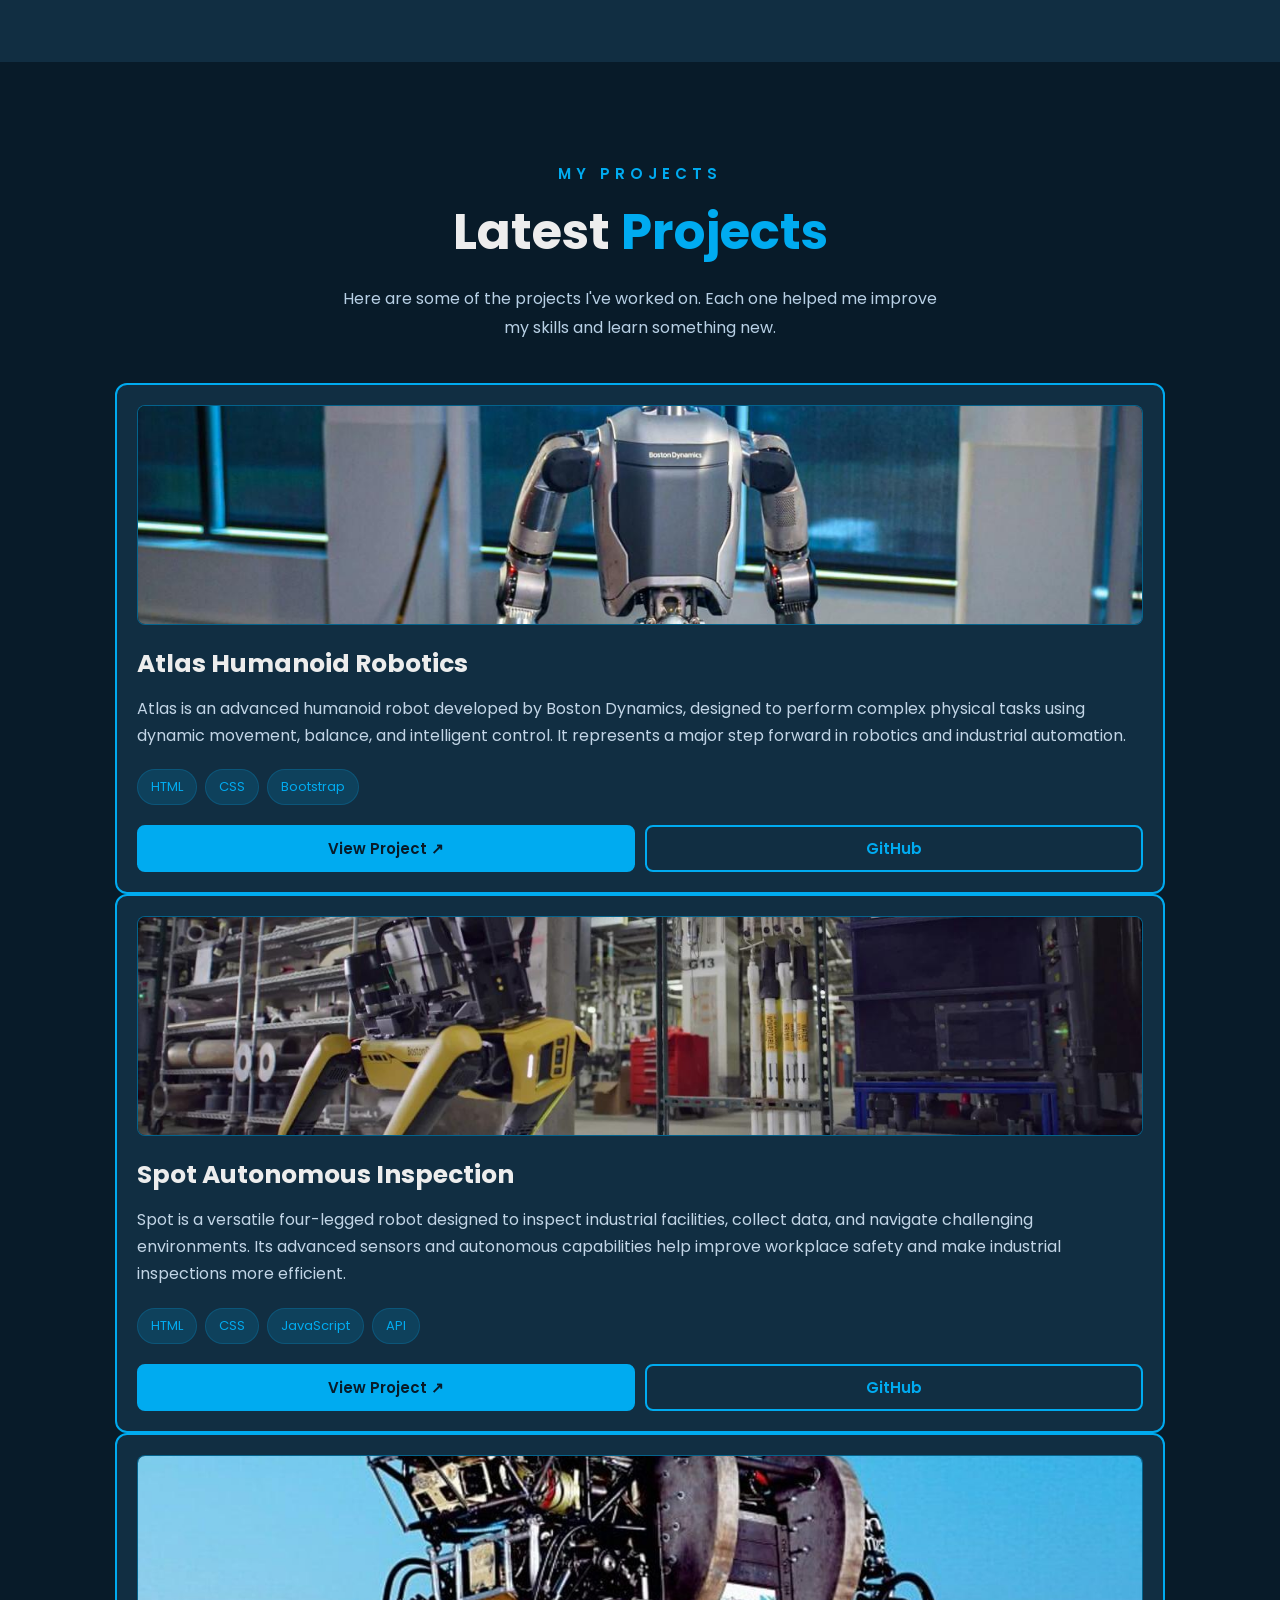
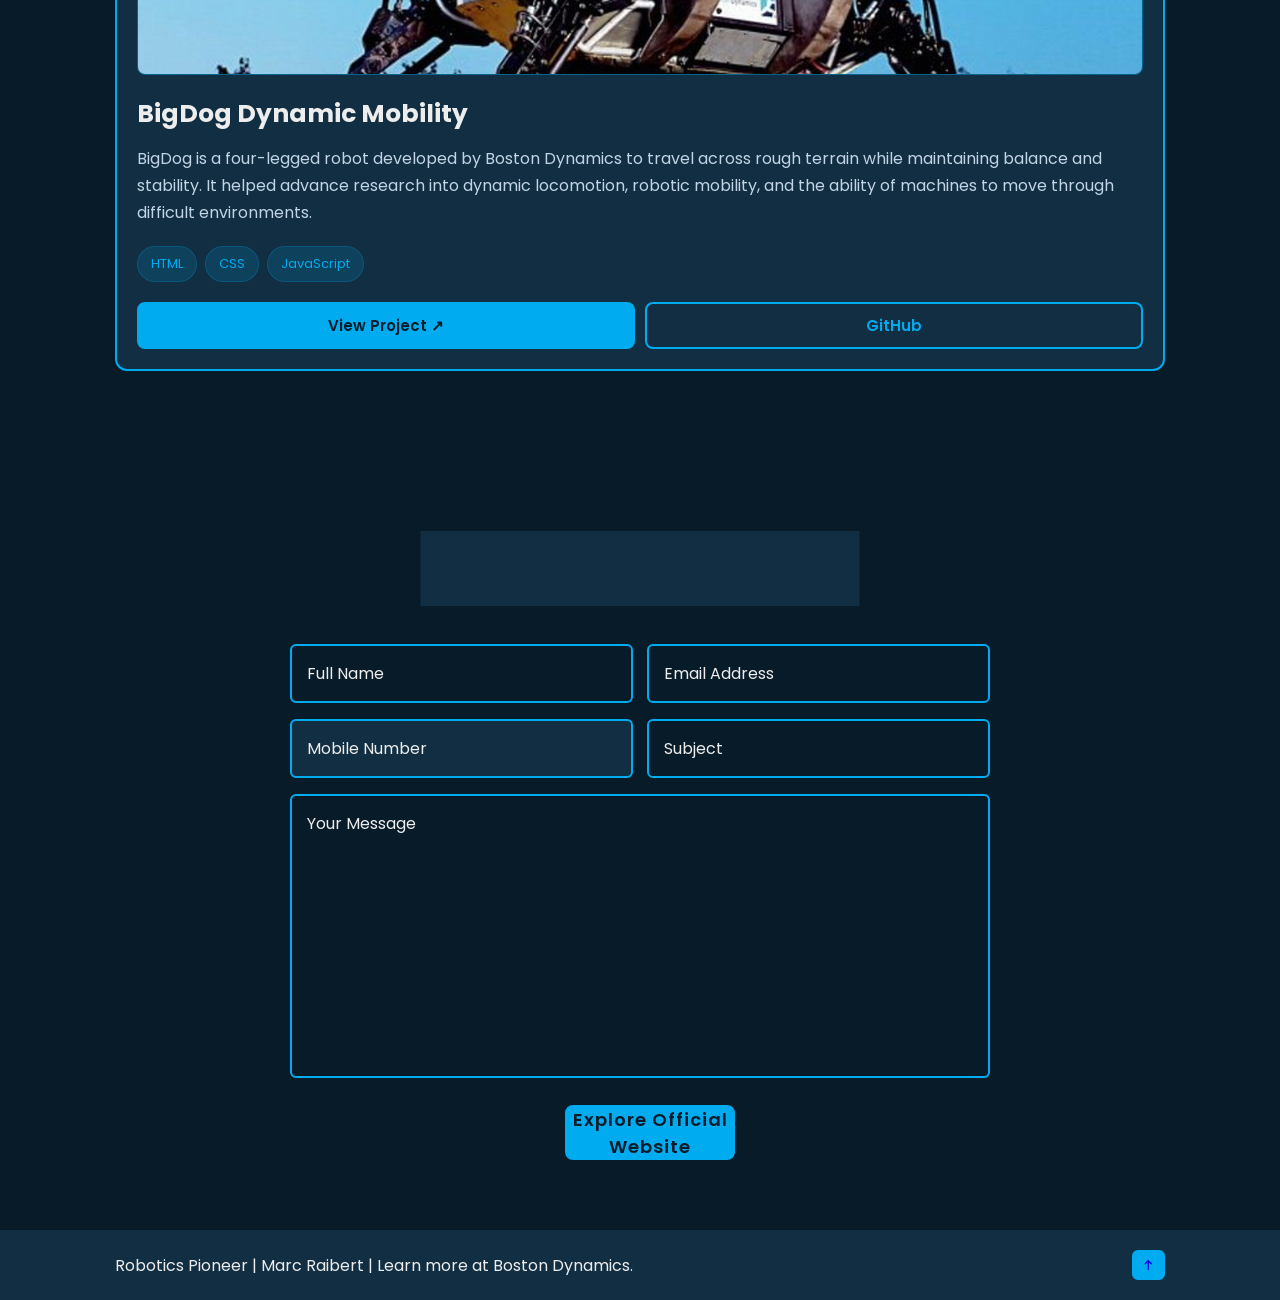
==== commit 76228e41: "Update index.html" ====
--- a/min project/index.html
+++ b/min project/index.html
@@ -246,6 +246,135 @@
       </div>
     </section>
     <!-- skills-end  -->
+    <!-- Start Projects Section -->
+<section class="projects" id="projects">
+
+    <div class="container">
+
+        <!-- Section Heading -->
+        <div class="projects-heading">
+            <p class="section-subtitle">MY PROJECTS</p>
+            <h2 class="heading">Latest <span>Projects</span></h2>
+            <p class="projects-intro">
+                Here are some of the projects I've worked on.
+                Each one helped me improve my skills and learn something new.
+            </p>
+        </div>
+
+        <!-- Projects Cards -->
+        <div class="row g-4">
+
+            <!-- Project 1 -->
+            <div class="col-lg-4 col-md-6 col-12">
+                <div class="project-card">
+
+                    <div class="project-image">
+                        <img src="image/1.jpg"
+                             alt="Portfolio Website">
+                    </div>
+
+                    <h3>Atlas Humanoid Robotics</h3>
+
+                    <p>
+                       Atlas is an advanced humanoid robot developed by Boston Dynamics, designed to perform complex physical tasks using dynamic movement, balance, and intelligent control. It represents a major step forward in robotics and industrial automation.
+                    </p>
+
+                    <div class="project-tags">
+                        <span>HTML</span>
+                        <span>CSS</span>
+                        <span>Bootstrap</span>
+                    </div>
+
+                    <div class="project-buttons">
+                        <a href="#" class="project-btn">
+                            View Project ↗
+                        </a>
+
+                        <a href="#" class="project-btn github-btn">
+                            GitHub
+                        </a>
+                    </div>
+
+                </div>
+            </div>
+
+            <!-- Project 2 -->
+            <div class="col-lg-4 col-md-6 col-12">
+                <div class="project-card">
+
+                    <div class="project-image">
+                        <img src="image/2.jpg"
+                             alt="Weather App">
+                    </div>
+
+                    <h3>Spot Autonomous Inspection</h3>
+
+                    <p>
+                       Spot is a versatile four-legged robot designed to inspect industrial facilities, collect data, and navigate challenging environments. Its advanced sensors and autonomous capabilities help improve workplace safety and make industrial inspections more efficient.
+
+                    </p>
+
+                    <div class="project-tags">
+                        <span>HTML</span>
+                        <span>CSS</span>
+                        <span>JavaScript</span>
+                        <span>API</span>
+                    </div>
+
+                    <div class="project-buttons">
+                        <a href="#" class="project-btn">
+                            View Project ↗
+                        </a>
+
+                        <a href="#" class="project-btn github-btn">
+                            GitHub
+                        </a>
+                    </div>
+
+                </div>
+            </div>
+
+            <!-- Project 3 -->
+            <div class="col-lg-4 col-md-6 col-12">
+                <div class="project-card">
+
+                    <div class="project-image">
+                        <img src="image/3.jpg"
+                             alt="To-Do List App">
+                    </div>
+
+                    <h3>BigDog Dynamic Mobility</h3>
+
+                    <p>
+                      BigDog is a four-legged robot developed by Boston Dynamics to travel across rough terrain while maintaining balance and stability. It helped advance research into dynamic locomotion, robotic mobility, and the ability of machines to move through difficult environments.
+
+                    </p>
+
+                    <div class="project-tags">
+                        <span>HTML</span>
+                        <span>CSS</span>
+                        <span>JavaScript</span>
+                    </div>
+
+                    <div class="project-buttons">
+                        <a href="#" class="project-btn">
+                            View Project ↗
+                        </a>
+
+                        <a href="#" class="project-btn github-btn">
+                            GitHub
+                        </a>
+                    </div>
+
+                </div>
+            </div>
+
+        </div>
+    </div>
+
+</section>
+<!-- End Projects Section -->
+
 
     <!-- contact-start  -->
     <section class="contact" id="contact">
--- a/min project/css/style.css
+++ b/min project/css/style.css
@@ -1,17 +1,14 @@
-html{
-    scroll-behavior: smooth;
-    font-size: 62.5%;
-    overflow-x: hidden;
-}
-*{
-    margin: 0;
-    padding: 0;
-    box-sizing: border-box;
-    text-decoration: none;
-    border: none;
-    outline: none;
-    font-family: 'poppins',sans-serif;
-}
+* {
+  margin: 0;
+  padding: 0;
+  box-sizing: border-box;
+  text-decoration: none;
+  border: none;
+  outline: none;
+  scroll-behavior: smooth;
+  font-family: "Poppins", sans-serif;
+}
+
 :root {
   --bg-color: #081b29;
   --second-bg-color: #112e42;
@@ -19,84 +16,396 @@
   --main-color: #00abf0;
 }
 
+html {
+  font-size: 62.5%;
+  overflow-x: hidden;
+}
+
 body {
   background: var(--bg-color);
   color: var(--text-color);
 }
-.about{
-    display: flex;
-    justify-content: center;
-    align-items: center;
-    flex-direction: column;
-    gap: 2rem;
-    background: var(--second-bg-color);
-    padding-bottom: 6rem;
-}
-.heading{
-    position: relative;
-   font-size: 5rem; 
-   margin-bottom: 3rem;
-   text-align: center;
-}
-span{
-    color: var(--main-color);
-}
+
+/* header-start  */
+.header {
+  position: fixed;
+  top: 0;
+  left: 0;
+  width: 100%;
+  padding: 2rem 9%;
+  display: flex;
+  justify-content: space-between;
+  align-items: center;
+  z-index: 100;
+  transition: 0.3s;
+}
+
+.header.sticky {
+  background: var(--bg-color);
+}
+
+.logo {
+  position: relative;
+  font-size: 2.5rem;
+  color: var(--text-color);
+  font-weight: 600;
+}
+
+.navbar {
+  position: relative;
+}
+
+.navbar a {
+  font-size: 1.7rem;
+  color: var(--text-color);
+  font-weight: 500;
+  margin-left: 3.5rem;
+  transition: 0.3s;
+}
+
+.navbar a:hover,
+.navbar a.active {
+  color: var(--main-color);
+}
+
+#menu-icon {
+  position: relative;
+  font-size: 3.6rem;
+  color: var(--text-color);
+  cursor: pointer;
+  display: none;
+}
+
+/* header-end  */
+
+/* home-start  */
+section {
+  min-height: 100vh;
+  padding: 10rem 9% 2rem;
+}
+
+.home {
+  display: flex;
+  align-items: center;
+  padding: 0 9%;
+  background: url("../images/home.jpg") no-repeat;
+  background-size: cover;
+  background-position: center;
+}
+
+.home-content {
+  max-width: 60rem;
+  z-index: 99;
+}
+
+.home-content h1 {
+  position: relative;
+  display: inline-block;
+  font-size: 4.6rem;
+  font-weight: 700;
+  line-height: 1.3;
+}
+
+.home-content h1 span {
+  color: var(--text-color);
+}
+
+.home-content .text-animate {
+  position: relative;
+  width: 32.8rem;
+}
+
+/* animation of text Frontend Developer-start */
+.home-content .text-animate h3 {
+  font-size: 3.2rem;
+  font-weight: 700;
+  color: transparent;
+  -webkit-text-stroke: 0.7px var(--main-color);
+  background-image: linear-gradient(var(--main-color), var(--main-color));
+  background-repeat: no-repeat;
+  -webkit-background-clip: text;
+  background-position: -33rem 0;
+
+
+}
+
+.home.show-animate .home-content .text-animate h3 {
+  animation: homeBgText 5s linear infinite;
+  animation-delay: 2s;
+}
+
+.home-content .text-animate h3::before {
+  content: "";
+  position: absolute;
+  top: 0;
+  left: 0;
+  width: 0;
+  height: 100%;
+  border-right: 2px solid var(--main-color);
+  z-index: -1;
+
+}
+
+.home.show-animate .home-content .text-animate h3::before {
+  animation: homeCursorText 5s linear infinite;
+  animation-delay: 2s;
+}
+
+/* KeyFrames Animation  */
+@keyframes homeBgText {
+
+  0%,
+  10%,
+  100% {
+    background-position: -33rem 0;
+  }
+
+  65%,
+  85% {
+    background-position: 0 0;
+  }
+}
+
+@keyframes homeCursorText {
+
+  0%,
+  10%,
+  100% {
+    width: 0;
+  }
+
+  65%,
+  78%,
+  85% {
+    width: 100%;
+    opacity: 1;
+  }
+
+  75%,
+  81% {
+    opacity: 0;
+  }
+}
+
+/* animation of text Frontend Developer-end */
+
+.home-content p {
+  position: relative;
+  font-size: 1.6rem;
+  margin: 2rem 0 4rem;
+}
+
+.btn-box {
+  position: relative;
+  display: flex;
+  justify-content: space-between;
+  width: 38rem;
+  height: 5.5rem;
+}
+
+.btn-box .btn {
+  position: relative;
+  display: inline-flex;
+  justify-content: center;
+  align-items: center;
+  width: 17rem;
+  height: 100%;
+  background: var(--main-color);
+  border: 0.2rem solid var(--main-color);
+  border-radius: 0.8rem;
+  font-size: 1.8rem;
+  font-weight: 600;
+  letter-spacing: 0.1rem;
+  color: var(--bg-color);
+  z-index: 1;
+  overflow: hidden;
+  transition: 0.5s;
+}
+
+.btn-box .btn:hover {
+  color: var(--main-color);
+}
+
+.btn-box .btn:nth-child(2) {
+  background: transparent;
+  color: var(--main-color);
+}
+
+.btn-box .btn:nth-child(2):hover {
+  color: var(--bg-color);
+}
+
+.btn-box .btn:nth-child(2)::before {
+  background: var(--main-color);
+}
+
+.btn-box .btn::before {
+  content: "";
+  position: absolute;
+  top: 0;
+  left: 0;
+  width: 0;
+  height: 100%;
+  background: var(--bg-color);
+  z-index: -1;
+  transition: 0.5s;
+}
+
+.btn-box .btn:hover::before {
+  width: 100%;
+}
+
+.home-sci {
+  position: absolute;
+  bottom: 4rem;
+  width: 170px;
+  display: flex;
+  justify-content: space-between;
+}
+
+.home-sci a {
+  position: relative;
+  display: inline-flex;
+  justify-content: center;
+  align-items: center;
+  width: 40px;
+  height: 40px;
+  background: transparent;
+  border: 0.2rem solid var(--main-color);
+  border-radius: 50%;
+  font-size: 20px;
+  color: var(--main-color);
+  z-index: 1;
+  overflow: hidden;
+  transition: 0.5s;
+}
+
+.home-sci a:hover {
+  color: var(--bg-color);
+}
+
+.home-sci a::before {
+  content: "";
+  position: absolute;
+  top: 0;
+  left: 0;
+  width: 0;
+  height: 100%;
+  background: var(--main-color);
+  z-index: -1;
+  transition: 0.5s;
+}
+
+.home-sci a:hover::before {
+  width: 100%;
+}
+
+.home-imgHover {
+  position: absolute;
+  top: 0;
+  right: 0;
+  width: 45%;
+  height: 100%;
+  background: transparent;
+  transition: 3s;
+}
+
+.home-imgHover:hover {
+  background: var(--bg-color);
+  opacity: 0.8;
+}
+
+/* home-end  */
+
+/* about-start  */
+.about {
+  display: flex;
+  justify-content: center;
+  align-items: center;
+  flex-direction: column;
+  gap: 2rem;
+  background: var(--second-bg-color);
+  padding-bottom: 6rem;
+}
+
+.heading {
+  position: relative;
+  display: inline-block;
+  font-size: 5rem;
+  margin-bottom: 3rem;
+  text-align: center;
+}
+
+span {
+  color: var(--main-color);
+}
+
 .about-img {
-    position: relative;
-    width:25rem ;
-    height: 25rem;
-    border-radius: 50%;
-    display: flex;
-    justify-content: center;
-    align-items: center;
-    text-align: center;
-}
-.about-img img{
-    width: 90%;
-    border-radius: 50%;
-    border: .2rem solid var(--main-color);
-    text-align: center;
-    
-}
-.about-img .circle-spin{
-    position: absolute;
-    top: 50%;
-    left: 50%;
-    transform: translate(-50%,-50%)rotate(0);
-    width: 100%;
-    height: 100%;
-    border-radius: 50%;
-    border-top: .2rem solid var(--second-bg-color);
-    border-bottom: .2rem solid var(--second-bg-color);
-    border-left: .2rem solid var(--main-color);
-    border-right: .2rem solid var(--main-color);
-    animation: aboutSpinner 8s linear infinite;
-}
-@keyframes aboutSpinner{
-
-100%{
-    transform: translate(-50%,-50%)rotate(360deg);
-
-}
-
-}
-.about-conteent{
-    text-align: center;
-}
-.about-conteent h3{
-    font-size: 2.6rem;
-}
-.about-conteent p{
-    font-size: 1.6rem;
-    margin: 2rem 0 3rem;
-}
-.btn-box .btns{
-    display: inline-block;
-    width: 15rem;
-}
-.btn-box .btns a::before{
-    background: var(--second-bg-color);
-}
+  position: relative;
+  width: 25rem;
+  height: 25rem;
+  border-radius: 50%;
+  display: flex;
+  justify-content: center;
+  align-items: center;
+}
+
+.about-img img {
+  width: 90%;
+  border-radius: 50%;
+  border: 0.2rem solid var(--main-color);
+}
+
+.about-img .circle-spin {
+  position: absolute;
+  top: 50%;
+  left: 50%;
+  transform: translate(-50%, -50%) rotate(0);
+  width: 100%;
+  height: 100%;
+  border-radius: 50%;
+  border-top: 0.2rem solid var(--second-bg-color);
+  border-bottom: 0.2rem solid var(--second-bg-color);
+  border-left: 0.2rem solid var(--main-color);
+  border-right: 0.2rem solid var(--main-color);
+  animation: aboutSpinner 8s linear infinite;
+}
+
+/* KeyFrames Animation  */
+@keyframes aboutSpinner {
+
+  100% {
+    transform: translate(-50%, -50%) rotate(360deg);
+  }
+
+}
+
+.about-content {
+  text-align: center;
+}
+
+.about-content h3 {
+  position: relative;
+  display: inline-block;
+  font-size: 2.6rem;
+}
+
+.about-content p {
+  position: relative;
+  font-size: 1.6rem;
+  margin: 2rem 0 3rem;
+}
+
+.btn-box.btns {
+  display: inline-block;
+  width: 15rem;
+}
+
+.btn-box.btns a::before {
+  background: var(--second-bg-color);
+}
+
+/* about-end  */
 
 /* eduaction--start  */
 .education {
@@ -107,28 +416,34 @@
   min-height: auto;
   padding-bottom: 5rem;
 }
+
 .education .education-row {
   display: flex;
   flex-wrap: wrap;
   gap: 5rem;
 }
+
 .education-row .education-column {
   flex: 1 1 40rem;
 }
+
 .education-column .title {
-    position: relative;
-    display: inline-block;
+  position: relative;
+  display: inline-block;
   font-size: 2.5rem;
   margin: 0 0 1.5rem 2rem;
 }
+
 .education-column .education-box {
-    position: relative;
+  position: relative;
   border-left: 0.2rem solid var(--main-color);
 }
+
 .education-box .education-content {
   position: relative;
   padding-left: 2rem;
 }
+
 .education-box .education-content::before {
   content: "";
   position: absolute;
@@ -139,6 +454,7 @@
   background: var(--main-color);
   border-radius: 50%;
 }
+
 .education-content .content {
   position: relative;
   padding: 1.5rem;
@@ -147,6 +463,7 @@
   margin-bottom: 2rem;
   overflow: hidden;
 }
+
 .education-content .content::before {
   content: "";
   position: absolute;
@@ -158,132 +475,147 @@
   transition: 0.5s;
   z-index: -1;
 }
+
 .education-content .content:hover::before {
   width: 100%;
 }
+
 .education-content .content .year {
   font-size: 1.5rem;
   color: var(--main-color);
   padding-bottom: 0.5rem;
 }
+
 .education-content .content .year i {
   padding-right: 0.5rem;
 }
+
 .education-content .content h3 {
   font-size: 2rem;
 }
+
 .education-content .content h3 {
   font-size: 1.6rem;
   padding-top: 0.5rem;
 }
 
 /* eduaction--end  */
+
+/* skills-start  */
 .skills {
-    min-height: auto;
-    padding-bottom: 7rem;
-    background: var(--second-bg-color);
+  min-height: auto;
+  padding-bottom: 7rem;
+  background: var(--second-bg-color);
 }
 
 .skills .skills-row {
-    display: flex;
-    flex-wrap: wrap;
-    gap: 5rem;
+  display: flex;
+  flex-wrap: wrap;
+  gap: 5rem;
 }
 
 .skills-row .skills-column {
-    flex: 1 1 40rem;
+  flex: 1 1 40rem;
 }
 
 .skills-column .title {
-    font-size: 2.5rem;
-    margin: 0 0 1.5rem;
+  position: relative;
+  display: inline-block;
+  font-size: 2.5rem;
+  margin: 0 0 1.5rem;
+}
+
+.skills-column .skills-box {
+  position: relative;
 }
 
 .skills-box .skills-content {
-    position: relative;
-    border: 2rem solid var(--main-color);
-    border-radius: 6rem;
-    padding: 5rem 1.5rem;
+  position: relative;
+  border: 0.2rem solid var(--main-color);
+  border-radius: 0.6rem;
+  padding: 0.5rem 1.5rem;
+  z-index: 1;
+  overflow: hidden;
 }
 
 .skills-box .skills-content::before {
-    content: '';
-    position: absolute;
-    top: 0;
-    left: 0;
-    width: 0%;
-    height: 100%;
-    background: var(--second-bg-color);
-    z-index: 1;
-    transition: .5s;
-}
-
-.skills-box .skills-content:hover::before{
-    width: 100%;
+  content: "";
+  position: absolute;
+  top: 0;
+  left: 0;
+  width: 0;
+  height: 100%;
+  background: var(--bg-color);
+  transition: 0.5s;
+  z-index: -1;
+}
+
+.skills-box .skills-content:hover::before {
+  width: 100%;
 }
 
 .skills-content .progress {
-    padding: 1rem 0;
+  padding: 1rem 0;
 }
 
 .skills-content .progress h3 {
-    font-size: 1.7rem;
-    display: flex;
-    justify-content: space-between;
+  font-size: 1.7rem;
+  display: flex;
+  justify-content: space-between;
 }
 
 .skills-content .progress h3 span {
-    color: var(--text-color);
-}
-
-.skills-content .progress .ber {
-    height: 2.5rem;
-    border-radius: 6rem;
-    border: 2rem solid var(--main-color);
-    border: 5rem;
-    margin: 1rem 0;
-}
-
-.skills-content .progress .ber span {
-    display: block;
-    height: 100%;
-    border-radius: 3rem;
-    background: var(--main-color);
-}
-
-.skills-column:nth-child(1) .skills-content .progress:nth-child(1) .ber span {
-    width: 90%;
-}
-
-.skills-column:nth-child(1) .skills-content .progress:nth-child(2) .ber span {
-    width: 80%;
-}    
-
-.skills-column:nth-child(1) .skills-content .progress:nth-child(3) .ber span {
-    width: 65%;
-}    
-
-.skills-column:nth-child(1) .skills-content .progress:nth-child(4) .ber span {
-    width: 75%;
-}    
-
-.skills-column:nth-child(1) .skills-content .progress:nth-child(1) .ber span {
-    width: 95%;
-}
-
-.skills-column:nth-child(1) .skills-content .progress:nth-child(2) .ber span {
-    width: 67%;
-}    
-
-.skills-column:nth-child(1) .skills-content .progress:nth-child(3) .ber span {
-    width: 85%;
-}    
-
-.skills-column:nth-child(1) .skills-content .progress:nth-child(4) .ber span {
-    width: 60%;
-}    
-
-
+  color: var(--text-color);
+}
+
+.skills-content .progress .bar {
+  height: 2.5rem;
+  border-radius: 0.6rem;
+  border: 0.2rem solid var(--main-color);
+  padding: 0.5rem;
+  margin: 1rem 0;
+}
+
+.skills-content .progress .bar span {
+  display: block;
+  height: 100%;
+  border-radius: 0.3rem;
+  background: var(--main-color);
+}
+
+.skills-column:nth-child(1) .skills-content .progress:nth-child(1) .bar span {
+  width: 90%;
+}
+
+.skills-column:nth-child(1) .skills-content .progress:nth-child(2) .bar span {
+  width: 80%;
+}
+
+.skills-column:nth-child(1) .skills-content .progress:nth-child(3) .bar span {
+  width: 65%;
+}
+
+.skills-column:nth-child(1) .skills-content .progress:nth-child(4) .bar span {
+  width: 75%;
+}
+
+.skills-column:nth-child(2) .skills-content .progress:nth-child(1) .bar span {
+  width: 95%;
+}
+
+.skills-column:nth-child(2) .skills-content .progress:nth-child(2) .bar span {
+  width: 67%;
+}
+
+.skills-column:nth-child(2) .skills-content .progress:nth-child(3) .bar span {
+  width: 85%;
+}
+
+.skills-column:nth-child(2) .skills-content .progress:nth-child(4) .bar span {
+  width: 60%;
+}
+
+/* skills-end  */
 /*       Projects Section        */
 
 .projects {
@@ -495,455 +827,357 @@
 
 }
 
-/*contact me  */
-section{
-    min-height: 100vh;
-    padding: 10rem 9% 2rem;
-}
-
-.btn-box{
-    position: relative;
-    display: flex;
-    justify-content: space-between;
-    width: 34.5rem;
-    height: 5rem;
-}
-
-.btn-box .btn{
-    position: relative;
-    display: inline-flex;
-    justify-content: center;
-    align-items: center;
-    width: 15rem;
-    height: 100%;
+
+/* contact-start  */
+.contact {
+  min-height: auto;
+  padding-bottom: 7rem;
+}
+
+.contact h2 {
+  display: inline-block;
+  left: 50%;
+  transform: translateX(-50%);
+}
+
+.contact form {
+  max-width: 70rem;
+  margin: 0 auto;
+  text-align: center;
+}
+
+.contact form .input-box {
+  position: relative;
+  display: flex;
+  justify-content: space-between;
+  flex-wrap: wrap;
+}
+
+.contact form .input-box .input-field {
+  position: relative;
+  width: 49%;
+  margin: 0.8rem 0;
+}
+
+.contact form .input-box .input-field input,
+.contact form .textarea-field textarea {
+  width: 100%;
+  height: 100%;
+  padding: 1.5rem;
+  font-size: 1.6rem;
+  color: var(--text-color);
+  background: transparent;
+  border-radius: 0.6rem;
+  border: 0.2rem solid var(--main-color);
+}
+
+.contact form .input-box .input-field input::placeholder,
+.contact form .textarea-field textarea::placeholder {
+  color: var(--text-color);
+}
+
+.contact form .focus {
+  position: absolute;
+  top: 0;
+  left: 0;
+  width: 0;
+  height: 100%;
+  background: var(--second-bg-color);
+  border-radius: 0.6rem;
+  z-index: -1;
+  transition: 0.5s;
+}
+
+.contact form .input-box .input-field input:focus~.focus,
+.contact form .input-box .input-field input:valid~.focus,
+.contact form .textarea-field textarea input:focus~.focus,
+.contact form .textarea-field textarea input:valid~.focus {
+  width: 100%;
+}
+
+.contact form .textarea-field {
+  position: relative;
+  margin: 0.8rem 0 2.7rem;
+  display: flex;
+}
+
+.contact form .textarea-field textarea {
+  resize: none;
+}
+
+.contact form .btn-box.btns .btn {
+  cursor: pointer;
+}
+
+/* contact-end  */
+
+/* footer-start  */
+.footer {
+  display: flex;
+  justify-content: space-between;
+  align-items: center;
+  flex-wrap: wrap;
+  padding: 2rem 9%;
+  background: var(--second-bg-color);
+}
+
+.footer-text,
+.footer-iconTop {
+  position: relative;
+}
+
+.footer-text p {
+  font-size: 1.6rem;
+}
+
+.footer-iconTop a {
+  position: relative;
+  display: inline-flex;
+  justify-content: center;
+  align-items: center;
+  padding: 0.8rem;
+  background: var(--main-color);
+  border: 0.2rem solid var(--main-color);
+  border-radius: 0.6rem;
+  z-index: 1;
+}
+
+.footer-iconTop a::before {
+  content: "";
+  position: absolute;
+  top: 0;
+  left: 0;
+  width: 0;
+  height: 100%;
+  background: var(--second-bg-color);
+  z-index: -1;
+  transition: 0.5s;
+}
+
+.footer-iconTop a:hover::before {
+  width: 100%;
+}
+
+.footer-iconTop a i {
+  font-size: 2.4rem;
+  color: var(--bg-color);
+  transition: 0.5s;
+}
+
+.footer-iconTop a:hover i {
+  color: var(--main-color);
+}
+
+/* footer-end  */
+
+/* Animation Reload and Scroll-start */
+.animate {
+  position: absolute;
+  top: 0;
+  right: 0;
+  width: 100%;
+  height: 100%;
+  background: var(--bg-color);
+  z-index: 98;
+}
+
+.animate.home-img {
+  width: 50%;
+}
+
+section:nth-child(odd) .animate.scroll,
+.footer .animate.scroll {
+  background: var(--second-bg-color);
+}
+
+.education .education-box .animate.scroll {
+  width: 105%;
+}
+
+.logo .animate,
+.navbar .animate,
+#menu-icon .animate,
+.home.show-animate .animate {
+  animation: showRight 1s ease forwards;
+  animation-delay: calc(.3s * var(--i));
+}
+
+.animate.scroll {
+  transition: 1s ease;
+  transition-delay: calc(.3s / var(--i));
+  animation: none;
+}
+
+.about.show-animate .animate.scroll,
+.education.show-animate .animate.scroll,
+.skills.show-animate .animate.scroll,
+.contact.show-animate .animate.scroll,
+.footer.show-animate .animate.scroll {
+  transition-delay: calc(.3s * var(--i));
+  width: 0;
+
+}
+
+
+@keyframes showRight {
+  100% {
+    width: 0;
+  }
+}
+
+/* Animation Reload and Scroll-end */
+
+/* Bearkpoints  */
+@media (max-width: 1200px) {
+  html {
+    font-size: 55;
+  }
+}
+
+@media (max-width: 991px) {
+  .header {
+    padding: 2rem 4%;
+  }
+
+  .home {
+    padding: 0 4%;
+  }
+
+  .footer {
+    padding: 2rem 4%;
+  }
+}
+
+@media (max-width: 768px) {
+  .header {
+    background: var(--bg-color);
+  }
+
+  #menu-icon {
+    display: block;
+  }
+
+  .navbar {
+    position: absolute;
+    top: 100%;
+    left: -100%;
+    width: 100%;
+    padding: 1rem 4%;
     background: var(--main-color);
-    border: .2rem solid var(--main-color);
-    border-radius: .8rem;
-    font-size: 1.8rem;
-    font-weight: 600;
-    letter-spacing: .1rem;
-    color: var(--bg-color);
     z-index: 1;
-    overflow: hidden;
-    transition: .5s;
-}
-
-.btn-box .btn:nth-child(1):hover{
-    color: var(--main-color);
-}
-
-.btn-box .btn::before{
-    content: '';
+    box-shadow: 0 0.5rem 1rem rgba(0, 0, 0, 0.2);
+    transition-delay: 0s;
+  }
+
+  .navbar.active {
+    transition-delay: 0.25s;
+    left: 0;
+  }
+
+  .navbar .active-nav {
     position: absolute;
     top: 0;
-    left: 0;
-    width: 0%;
+    left: -100%;
+    width: 100%;
     height: 100%;
     background: var(--bg-color);
+    border-top: 0.1rem solid rgba(0, 0, 0, 0.2);
     z-index: -1;
-    transition: .5s;
-}
-
-.btn-box .btn:hover::before{
+    transition: 0.25s ease;
+    transition-delay: 0s;
+  }
+
+  .navbar.active .active-nav {
+    transition-delay: 0.35s;
+    left: 0;
+  }
+
+  .navbar a {
+    display: block;
+    font-size: 2rem;
+    margin: 3rem 0;
+    transform: translateX(-20rem);
+    transition: 0.25s ease;
+    transition-delay: 0s;
+  }
+
+  .navbar.active a {
+    transform: translateX(0);
+    transition-delay: 0.25s;
+  }
+
+  .home-imgHover {
+
+    pointer-events: none;
+    background: var(--bg-color);
+    opacity: 0.6;
+  }
+}
+
+@media (max-width: 520px) {
+  html {
+    font-size: 50%;
+  }
+
+  .home-content h1 {
+    display: flex;
+    flex-direction: column;
+  }
+
+  .home-sci {
+    width: 160px;
+  }
+
+  .home-sci a {
+    width: 38px;
+    height: 38px;
+  }
+}
+
+@media (max-width: 850px) {
+  .animate.home-img {
+    width: 55%;
+  }
+
+}
+
+@media (max-width: 462px) {
+  .home-content h1 {
+    font-size: 5.2rem;
+    flex-direction: column;
+  }
+
+  .education {
+    padding: 10rem 4% 5rem 5%;
+  }
+
+  .contact form .input-box .input-field {
     width: 100%;
-}
-
-.heading{
-    font-size: 5rem;
-    margin-bottom: 3rem;
+  }
+
+  .footer {
+    flex-direction: column-reverse;
+  }
+
+  .footer p {
+    margin-top: 2rem;
     text-align: center;
-}
-
-span{
-    color: var(--main-color);
-}
-
-.contact{
-    min-height: auto;
-    padding-bottom: 7rem;
-}
-
-.contact form{
-    max-width: 70rem;
-    margin: 0 auto;
-    text-align: center;
-}
-
-.contact form .input-box{
-    position: relative;
-    display: flex;
-    justify-content: space-between;
-    flex-wrap: wrap;
-}
-
-.contact form .input-box .input-field{
-    position: relative;
-    width: 49%;
-    margin: 0.8rem 0;
-}
-
-.contact form .input-box .input-field input,
-.contact form .textarea-field textarea{
-    width: 100%;
-    height: 100%;
-    padding: 1.5rem;
-    font-size: 1.6rem;
-    color: var(--text-color);
-    background: transparent;
-    border-radius: .6rem;
-    border: .2rem solid var(--main-color);
-}
-
-.contact form .input-box .input-field input::placeholder,
-.contact form .textarea-field textarea::placeholder{
-    color: var(--text-color);
-}
-
-.contact form .focus{
-    position: absolute;
-    top: 0;
-    left: 0;
-    width: 0;
-    height: 100%;
-    background: var(--second-bg-color);
-    border-radius: .6rem;
-    z-index: -1;
-    transition: .5s;
-}
-
-.contact form .textarea-field{
-    position: relative;
-    margin: 0.8rem 0 2.7rem;
-    display: flex;
-}
-
-.contact form .textarea-field textarea{
-    resize: none;
-}
-
-.contact form .btn-box .btns .btn{
-    cursor: pointer;
-}
-
-.footer{
-    display: flex;
-    justify-content: space-between;
-    align-items: center;
-    flex-wrap: wrap;
-    padding: 2rem 9%;
-    background: var(--second-bg-color);
-}
-
-.footer-text p{
-    font-size: 1.6rem;
-}
-
-.footer-iconTop a{
-    position: relative;
-    display: inline-flex;
+  }
+}
+
+@media (max-width: 371px) {
+  .home {
     justify-content: center;
-    align-items: center;
-    padding: .8rem;
-    background: var(--main-color);
-    border: .2rem solid var(--main-color);
-    border-radius: .6rem;
-    z-index: 1;
-}
-
-.footer-iconTop a::before{
-    content: '';
-    position: absolute;
-    top: 0;
-    left: 0;
-    width: 0;
-    height: 100%;
-    background: var(--second-bg-color);
-    z-index: -1;
-    transition: .5s ;
-}
-
-.footer-iconTop a:hover::before{
-    width: 100%;
-}
-
-.footer-iconTop a i{
-    font-size: 2.4rem;
-    color: var(--bg-color);
-    transition: .5s;
-}
-@import url('https://fonts.googleapis.com/css2?family=Poppins:wght@300;400;500;600;700;800;900&display=swap');
-*{
-    font-family: 'poppins',sans-serif;
-    margin: 0;
-    padding: 0;
-    box-sizing: border-box; text-decoration: none;border: none;outline: none;scroll-behavior: smooth;
-}
-:root{
-    --bg-color:#081b29;
-    --second-bg-color:#112e42;
-    --text-color:#ededed;
-     --main-color:#00abf0;
-}
-html{
-    font-size: 62.5%;
-    overflow-x: hidden;
-}
-body{
-    background-color: var(--bg-color);
-    color: var(--text-color);
-}
-.header{
-    position: fixed;
-    top: 0;
-    left: 0;
-    background: transparent;
-width: 100%;
-padding: 2rem 9%;
-display: flex;
-justify-content: space-between;
-align-items: center;
-z-index: 100;
-}
-.logo{
-    font-size: 2.5rem;
-      color: var(--text-color);
-      font-weight: 600;
-}
-.navbar a{
-     font-size: 1.7rem;
-         color: var(--text-color);
-         font-weight: 500;
-         transition: .3s;
-         margin-left: 3.5rem;
-}
-.navbar a:hover,.navbar a.active{
-    color: var( --main-color);
-}
-#menu-icon{
-    font-size: 3.6rem;
-     color: var(--text-color);
-     cursor: pointer;
-     display: none;
-
-}
-section{min-height: 100vh;padding: 10rem 9% 2rem;}
-
-.home{
-    display: flex;
-    padding: 10rem 9%;
-    align-items: center;
-   background: url(images/11.jpg);
-   background-size: cover;
-   background-position: center;
-}
-.home-content{
-    max-width: 60rem;
-}
-.home-content h1{
-    font-size: 5.6rem;
-    font-weight: 700;
-    line-height: 1.3;
-}
-.home-content .text-animation{
-position: relative;
- width:32.8rem ;
-}
-.home-content .text-animation h3{
-    font-size: 3.2rem;
-    font-weight: 700;
-    color: transparent;
-    -webkit-text-stroke: .7px var( --main-color) ;
-}
-.home-content p{
-    font-size: 1.6rem;
-    margin: 2rem 0 4rem;
-}
-.btn-box{
-    position: relative;
-      display: flex;
-      justify-content: space-between;
-      width: 34.5rem;
-      height: 5rem;
-}
-.btn-box .btn{
-  position: relative;
-    display: inline-flex;
-    justify-content: center;
-    align-items: center;
-    width: 15rem;
-    height: 100%;
-    background: var(--main-color);
-    border: .2rem solid var(--main-color);
-    border-radius: .8rem;
-    font-size: 1.7rem;
-    font-weight: 600;
-    letter-spacing: .1rem;
-    color: var(--bg-color);
-    z-index: 1;
-    overflow: hidden;
-    transition: .5s;
-}
-.btn-box .btn:nth-child(2){
-    background: transparent;
-    color: var( --main-color) ;
-}
-.btn-box .btn:nth-child(2)::before{
-    background: var(--main-color) ;
-}
-.btn-box .btn:nth-child(2):hover{
-    color: var(--bg-color);
-}
-.btn-box .btn:hover{
-    color: var(--main-color);
-}
-
-
-.btn-box .btn::before{
-    content: "";
-    position: absolute;
-top: 0;
-left: 0;
-width: 0%;
-height: 100%;
-background: var(--bg-color) ;
-z-index: -1;
-transition: .5s;
-
-}
-.btn-box .btn:hover::before{
-width: 100%;
-}
-.home-sci{
-    position: absolute;
-    bottom: 4rem;
-    width: 220px;
-    display: flex;
-    justify-content: space-between;
-    align-items: center;
-}
-
-
-
-.social-btn {
+  }
+
+  .home-content {
     display: flex;
     align-items: center;
-    justify-content: center;
-    width: 50px;
-    height: 50px;
-    background-color: rgba(0, 168, 255, 0.1); 
-    color: #00A8FF; 
-    border: 1px solid rgba(0, 168, 255, 0.3);
-    border-radius: 50%; 
-    font-size: 18px;
-    text-decoration: none;
-    transition: all 0.3s ease;
-}
-
-
-.social-btn:hover {
-    background-color: #00A8FF;
-    color: #111827;
-    transform: translateY(-3px); 
-    box-shadow: 0 5px 15px rgba(0, 168, 255, 0.4);
-}
-.home-imgHover{
-
-position: absolute;
-top: 0;
-right: 0;
-width: 45%;
-height: 100%;
-background: transparent;
-
-transition: 3s;
-}
-.home-imgHover:hover{
-opacity: .8;
-background: var(--bg-color);
-}
-
-.text {
-    display: flex;
-  
-    color: #F8FAFC;
-    font-size: 40px;
-    font-weight: bold;
+    flex-direction: column;
     text-align: center;
-      font-family: "Orbitron", sans-serif;
-}
-.text span{
-    color: rgb(205, 10, 10);
-    
-}
-
-.typing {
-    position: relative;
-    width: 350px;
-    height: 50px;
-    margin-left: 10px;
-    flex-shrink: 0;
-}
-.typing p{
-    width: 500px; 
-  
-}
-
-.typing span {
-    position: absolute;
-    top: 0;
-    left: 0;
-
-    width: 350px;
-
-    color: #F8FAFC;
-    white-space: nowrap;
-
-    clip-path: inset(0 100% 0 0);
-
-    animation: typing 6s steps(12) infinite;
-}
-
-
-
-.typing span:nth-child(1) {
-    animation-delay: 0s;
-}
-
-
-
-.typing span:nth-child(2) {
-    animation-delay: 3s;
-}
-
-
-@keyframes typing {
-
-
-    0% {
-        clip-path: inset(0 100% 0 0);
-    }
-
-
-    20% {
-        clip-path: inset(0 0 0 0);
-    }
-
-
-    30% {
-        clip-path: inset(0 0 0 0);
-    }
-
-
-    50% {
-        clip-path: inset(0 100% 0 0);
-    }
-
-
-    100% {
-        clip-path: inset(0 100% 0 0);
-    }
-}
-
-.footer-iconTop a:hover i{
-    color: var(--main-color);
-}
+  }
+
+  .home-content h1 {
+    font-size: 5rem;
+  }
+}
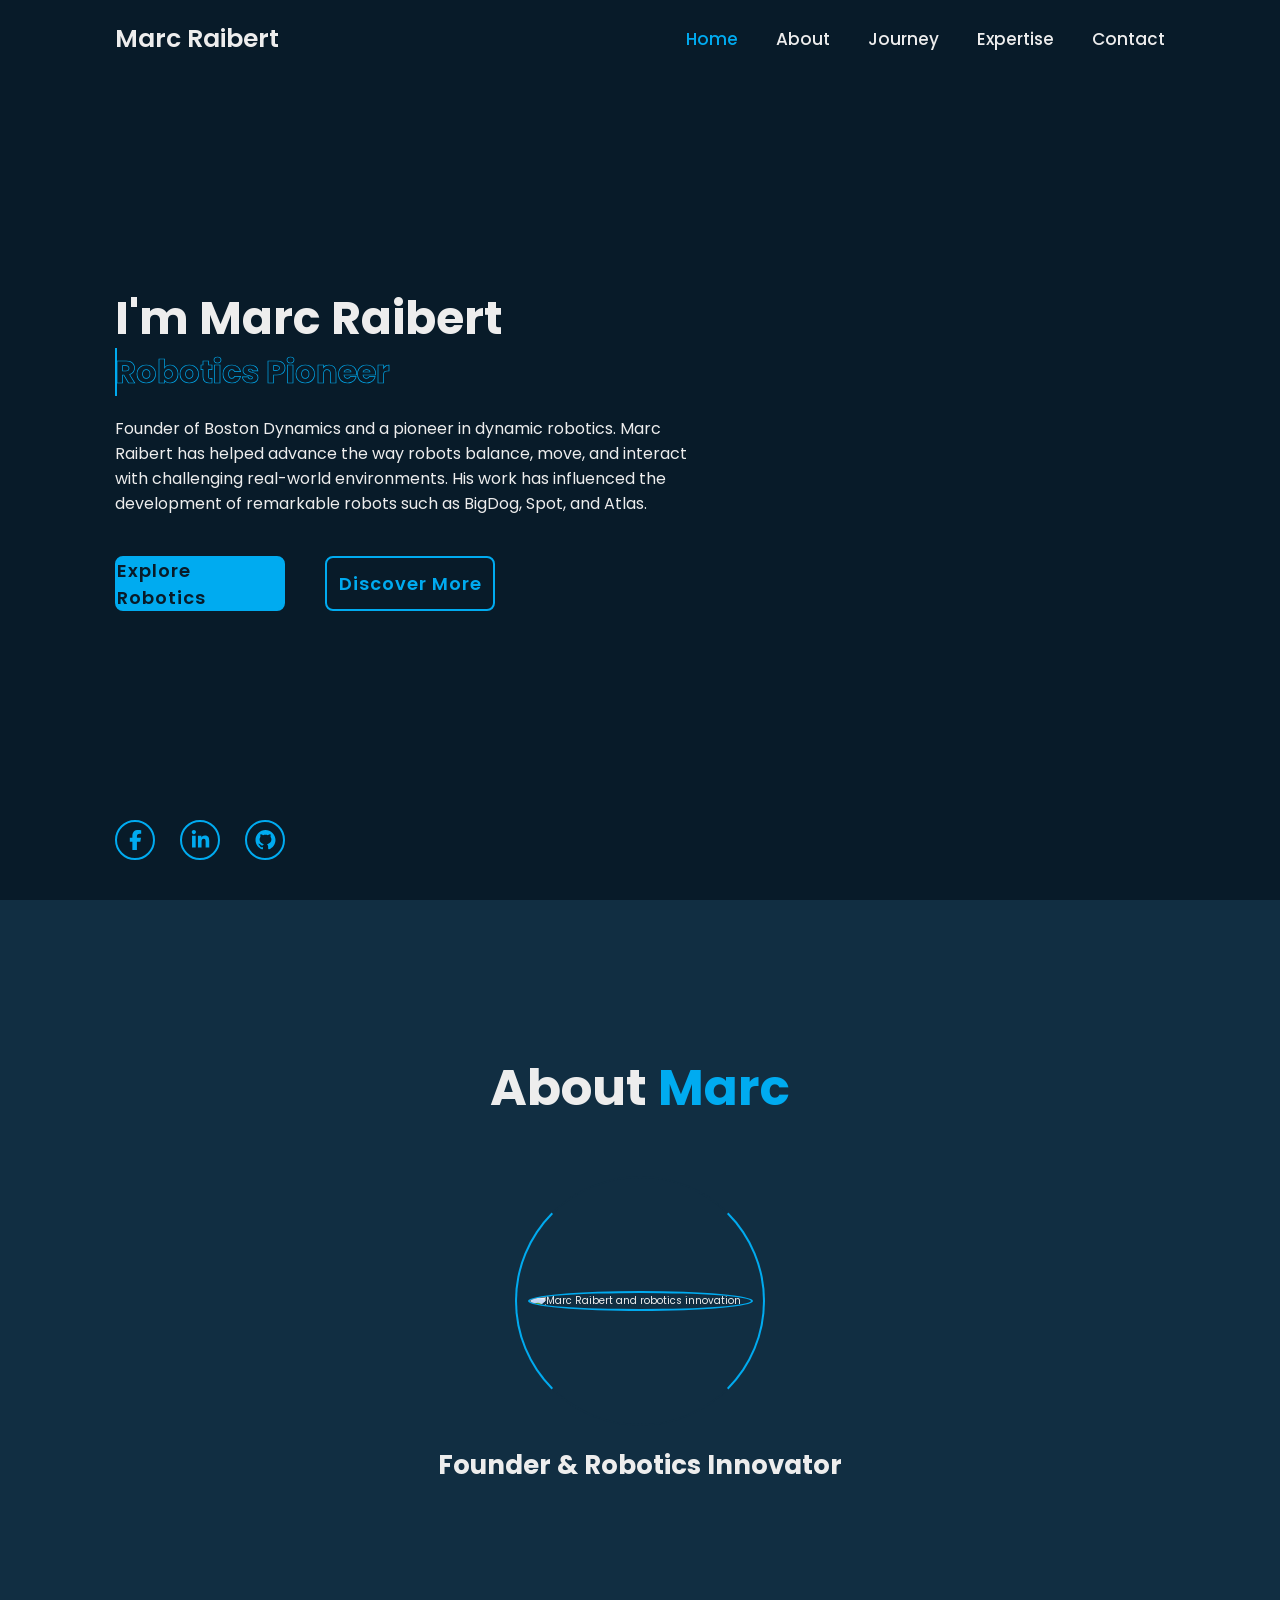
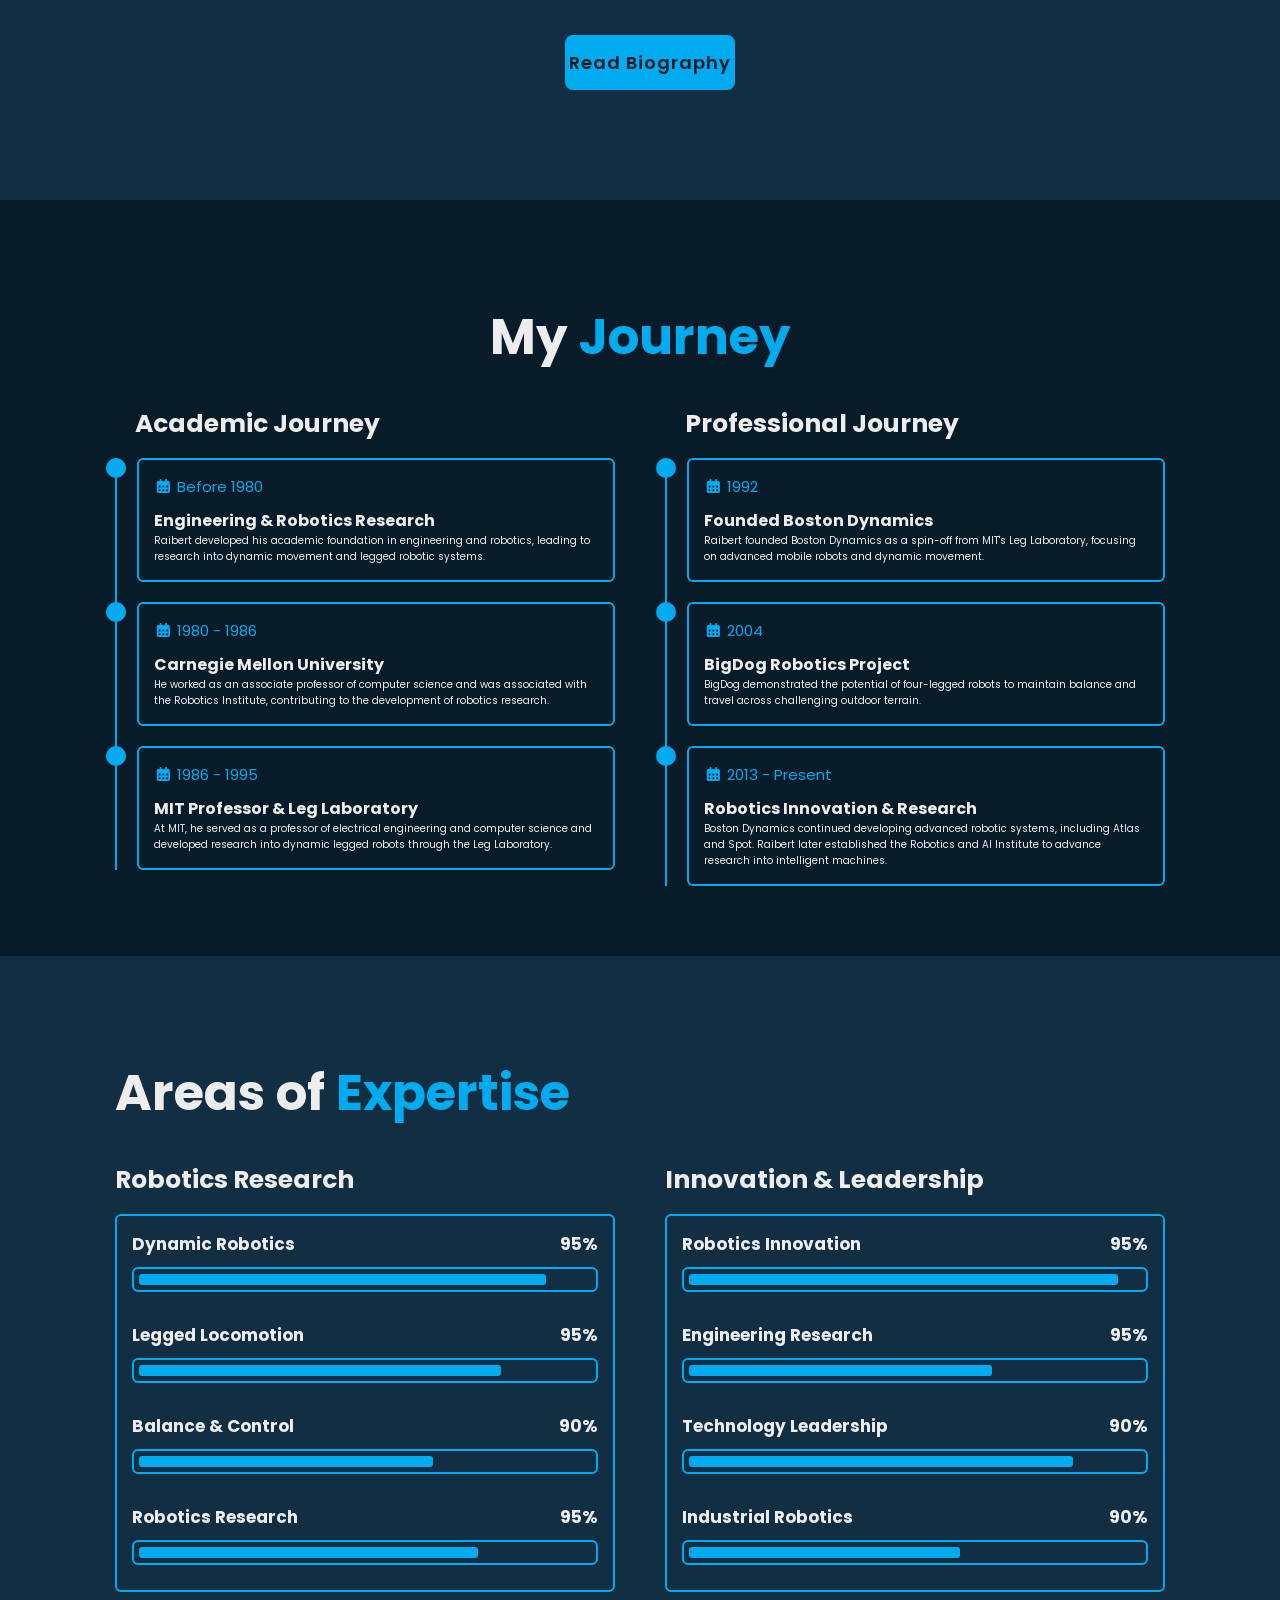
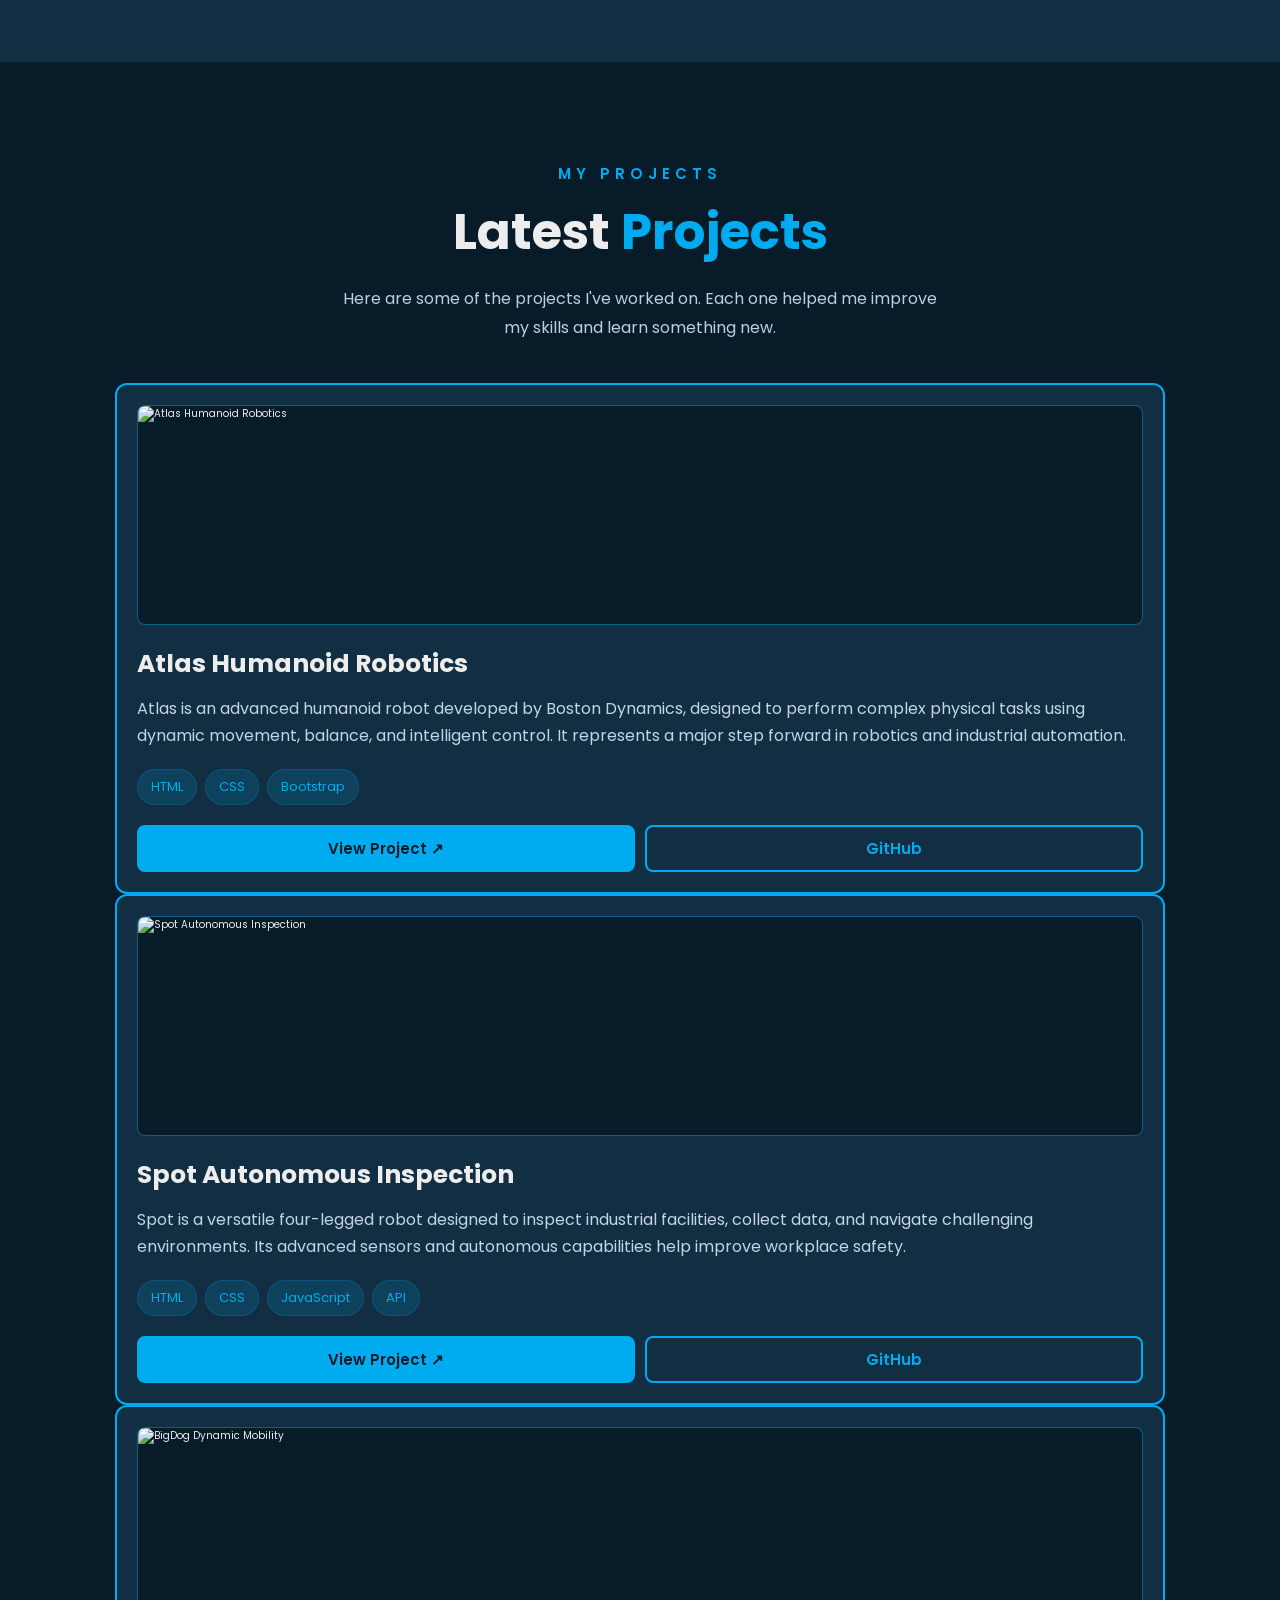
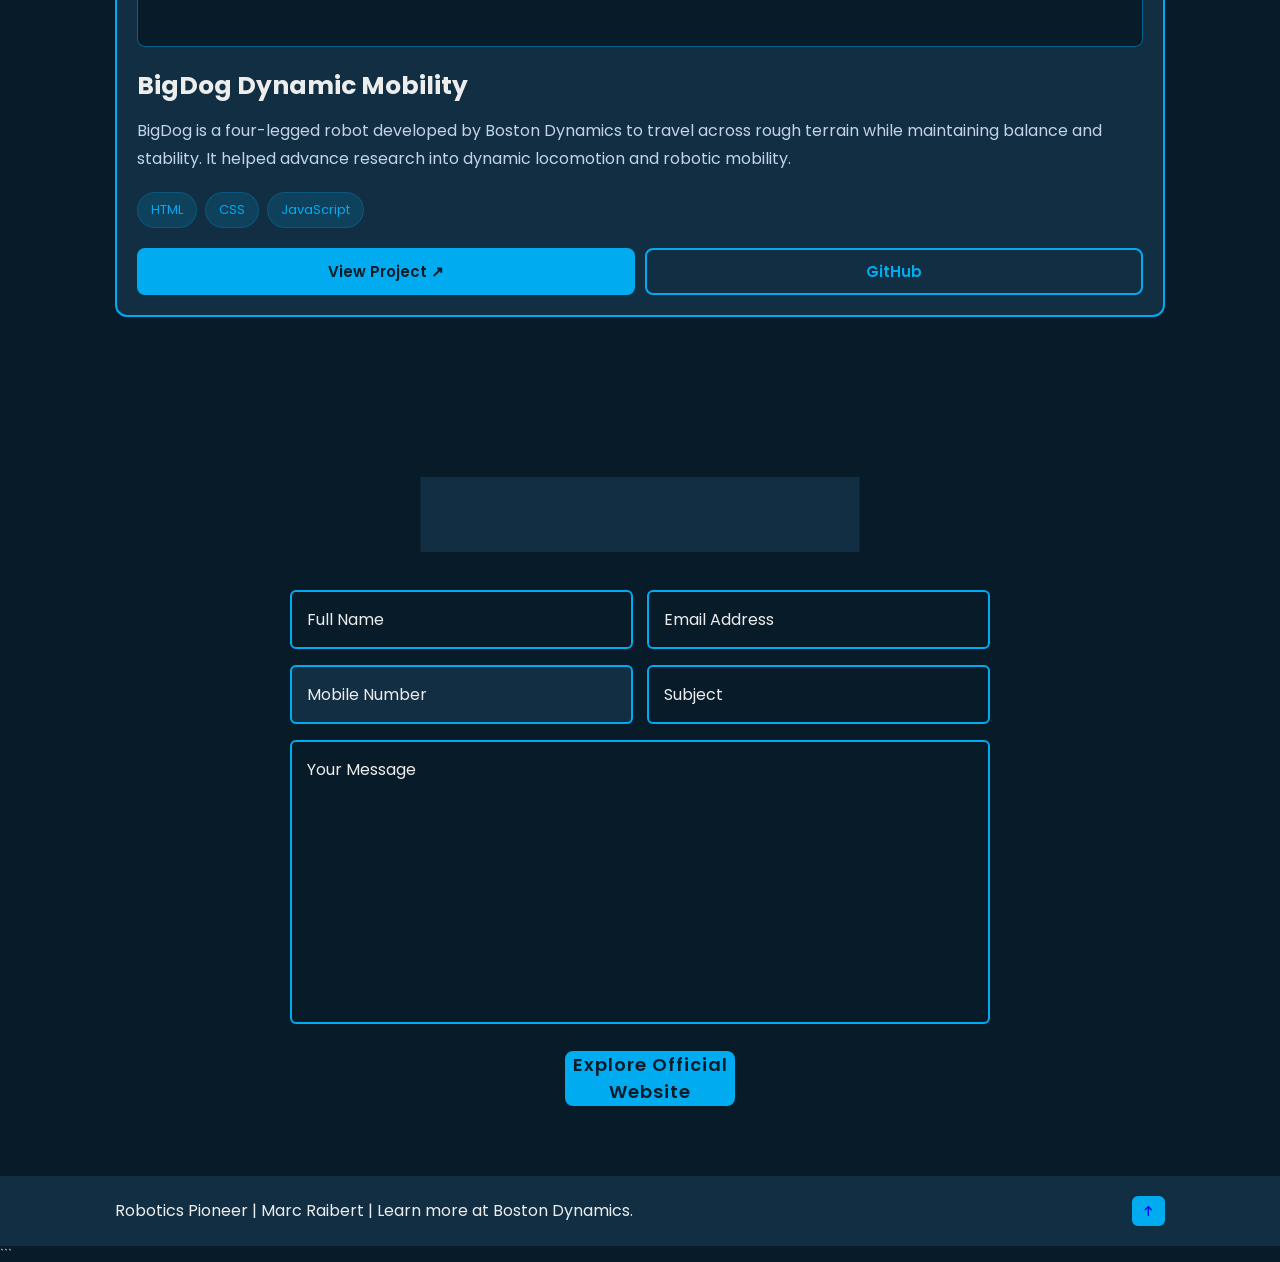
==== commit 09166e5d: "Update index.html" ====
--- a/min project/index.html
+++ b/min project/index.html
@@ -246,9 +246,9 @@
       </div>
     </section>
     <!-- skills-end  -->
-    <!-- Start Projects Section -->
+
+<!-- Start Projects Section -->
 <section class="projects" id="projects">
-
     <div class="container">
 
         <!-- Section Heading -->
@@ -261,119 +261,130 @@
             </p>
         </div>
 
-        <!-- Projects Cards -->
-        <div class="row g-4">
+        <!-- Projects Grid -->
+        <div class="projects-grid">
 
             <!-- Project 1 -->
-            <div class="col-lg-4 col-md-6 col-12">
-                <div class="project-card">
-
-                    <div class="project-image">
-                        <img src="image/1.jpg"
-                             alt="Portfolio Website">
-                    </div>
-
-                    <h3>Atlas Humanoid Robotics</h3>
-
-                    <p>
-                       Atlas is an advanced humanoid robot developed by Boston Dynamics, designed to perform complex physical tasks using dynamic movement, balance, and intelligent control. It represents a major step forward in robotics and industrial automation.
-                    </p>
-
-                    <div class="project-tags">
-                        <span>HTML</span>
-                        <span>CSS</span>
-                        <span>Bootstrap</span>
-                    </div>
-
-                    <div class="project-buttons">
-                        <a href="#" class="project-btn">
-                            View Project ↗
-                        </a>
-
-                        <a href="#" class="project-btn github-btn">
-                            GitHub
-                        </a>
-                    </div>
-
+            <div class="project-card">
+                <div class="project-image">
+                    <img src="images/1.jpg" alt="Atlas Humanoid Robotics">
+                </div>
+
+                <h3>Atlas Humanoid Robotics</h3>
+
+                <p>
+                    Atlas is an advanced humanoid robot developed by
+                    Boston Dynamics, designed to perform complex physical
+                    tasks using dynamic movement, balance, and intelligent
+                    control. It represents a major step forward in robotics
+                    and industrial automation.
+                </p>
+
+                <div class="project-tags">
+                    <span>HTML</span>
+                    <span>CSS</span>
+                    <span>Bootstrap</span>
+                </div>
+
+                <div class="project-buttons">
+                    <a href="https://bostondynamics.com/atlas/"
+                       target="_blank"
+                       rel="noopener noreferrer"
+                       class="project-btn">
+                        View Project ↗
+                    </a>
+
+                    <a href="https://github.com/"
+                       target="_blank"
+                       rel="noopener noreferrer"
+                       class="project-btn github-btn">
+                        GitHub
+                    </a>
                 </div>
             </div>
 
             <!-- Project 2 -->
-            <div class="col-lg-4 col-md-6 col-12">
-                <div class="project-card">
-
-                    <div class="project-image">
-                        <img src="image/2.jpg"
-                             alt="Weather App">
-                    </div>
-
-                    <h3>Spot Autonomous Inspection</h3>
-
-                    <p>
-                       Spot is a versatile four-legged robot designed to inspect industrial facilities, collect data, and navigate challenging environments. Its advanced sensors and autonomous capabilities help improve workplace safety and make industrial inspections more efficient.
-
-                    </p>
-
-                    <div class="project-tags">
-                        <span>HTML</span>
-                        <span>CSS</span>
-                        <span>JavaScript</span>
-                        <span>API</span>
-                    </div>
-
-                    <div class="project-buttons">
-                        <a href="#" class="project-btn">
-                            View Project ↗
-                        </a>
-
-                        <a href="#" class="project-btn github-btn">
-                            GitHub
-                        </a>
-                    </div>
-
+            <div class="project-card">
+                <div class="project-image">
+                    <img src="images/2.jpg" alt="Spot Autonomous Inspection">
+                </div>
+
+                <h3>Spot Autonomous Inspection</h3>
+
+                <p>
+                    Spot is a versatile four-legged robot designed to inspect
+                    industrial facilities, collect data, and navigate
+                    challenging environments. Its advanced sensors and
+                    autonomous capabilities help improve workplace safety.
+                </p>
+
+                <div class="project-tags">
+                    <span>HTML</span>
+                    <span>CSS</span>
+                    <span>JavaScript</span>
+                    <span>API</span>
+                </div>
+
+                <div class="project-buttons">
+                    <a href="https://bostondynamics.com/products/spot/"
+                       target="_blank"
+                       rel="noopener noreferrer"
+                       class="project-btn">
+                        View Project ↗
+                    </a>
+
+                    <a href="https://github.com/"
+                       target="_blank"
+                       rel="noopener noreferrer"
+                       class="project-btn github-btn">
+                        GitHub
+                    </a>
                 </div>
             </div>
 
             <!-- Project 3 -->
-            <div class="col-lg-4 col-md-6 col-12">
-                <div class="project-card">
-
-                    <div class="project-image">
-                        <img src="image/3.jpg"
-                             alt="To-Do List App">
-                    </div>
-
-                    <h3>BigDog Dynamic Mobility</h3>
-
-                    <p>
-                      BigDog is a four-legged robot developed by Boston Dynamics to travel across rough terrain while maintaining balance and stability. It helped advance research into dynamic locomotion, robotic mobility, and the ability of machines to move through difficult environments.
-
-                    </p>
-
-                    <div class="project-tags">
-                        <span>HTML</span>
-                        <span>CSS</span>
-                        <span>JavaScript</span>
-                    </div>
-
-                    <div class="project-buttons">
-                        <a href="#" class="project-btn">
-                            View Project ↗
-                        </a>
-
-                        <a href="#" class="project-btn github-btn">
-                            GitHub
-                        </a>
-                    </div>
-
+            <div class="project-card">
+                <div class="project-image">
+                    <img src="images/3.jpg" alt="BigDog Dynamic Mobility">
+                </div>
+
+                <h3>BigDog Dynamic Mobility</h3>
+
+                <p>
+                    BigDog is a four-legged robot developed by Boston
+                    Dynamics to travel across rough terrain while maintaining
+                    balance and stability. It helped advance research into
+                    dynamic locomotion and robotic mobility.
+                </p>
+
+                <div class="project-tags">
+                    <span>HTML</span>
+                    <span>CSS</span>
+                    <span>JavaScript</span>
+                </div>
+
+                <div class="project-buttons">
+                    <a href="https://bostondynamics.com/"
+                       target="_blank"
+                       rel="noopener noreferrer"
+                       class="project-btn">
+                        View Project ↗
+                    </a>
+
+                    <a href="https://github.com/"
+                       target="_blank"
+                       rel="noopener noreferrer"
+                       class="project-btn github-btn">
+                        GitHub
+                    </a>
                 </div>
             </div>
 
         </div>
     </div>
-
 </section>
 <!-- End Projects Section -->
+
 
 
     <!-- contact-start  -->
@@ -431,3 +442,4 @@
     <script src="js/main.js"></script>
   </body>
 </html>
+```
